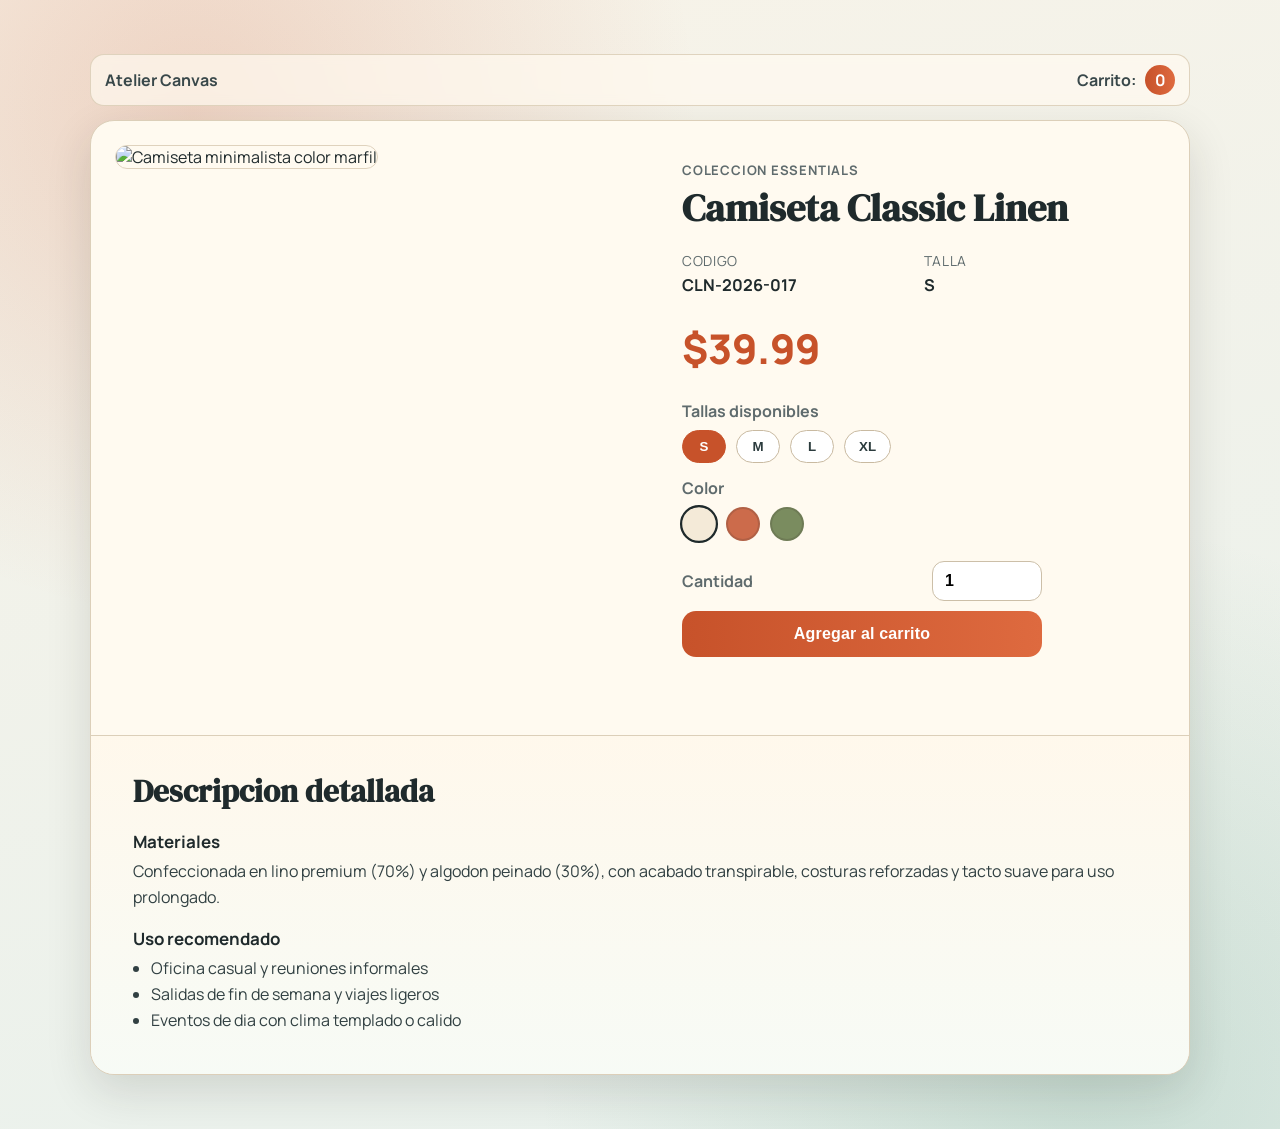
==== index.html @ fd27cf16 "Vista/de/producto" ====
<!doctype html>
<html lang="es">
<head>
  <meta charset="UTF-8">
  <meta name="viewport" content="width=device-width, initial-scale=1.0">
  <title>Vista de Producto | Tienda Virtual</title>
  <link rel="preconnect" href="https://fonts.googleapis.com">
  <link rel="preconnect" href="https://fonts.gstatic.com" crossorigin>
  <link href="https://fonts.googleapis.com/css2?family=DM+Serif+Display:ital@0;1&family=Manrope:wght@400;600;700;800&display=swap" rel="stylesheet">
  <link rel="stylesheet" href="styles.css">
</head>
<body>
  <main class="product-page">
    <header class="top-bar" aria-label="Resumen del carrito">
      <p class="store-name">Atelier Canvas</p>
      <p class="cart-status">Carrito: <span id="cartCount" class="cart-count">0</span></p>
    </header>

    <section class="product-card" aria-label="Detalle del producto">
      <div class="product-grid">
        <div class="product-image-column">
          <img
            id="productImage"
            class="product-image"
            src="https://images.unsplash.com/photo-1521572163474-6864f9cf17ab?auto=format&fit=crop&w=1200&q=80"
            alt="Camiseta minimalista color marfil"
          >
        </div>

        <div class="product-info-column">
          <p class="product-category" id="productCategory">Coleccion Essentials</p>
          <h1 class="product-name" id="productName">Camiseta Classic Linen</h1>

          <dl class="product-meta">
            <div>
              <dt>Codigo</dt>
              <dd id="productCode">CLN-2026-017</dd>
            </div>
            <div>
              <dt>Talla</dt>
              <dd id="selectedSizeLabel">M</dd>
            </div>
          </dl>

          <p class="product-price" id="productPrice">$39.99</p>

          <section class="variant-block" aria-label="Variantes de talla y color">
            <div>
              <p class="variant-title">Tallas disponibles</p>
              <div id="sizeOptions" class="size-options"></div>
            </div>
            <div>
              <p class="variant-title">Color</p>
              <div id="colorOptions" class="color-options"></div>
            </div>
          </section>

          <div class="purchase-controls" aria-label="Controles de compra">
            <label for="quantity" class="quantity-label">Cantidad</label>
            <input type="number" id="quantity" name="quantity" min="1" value="1" class="quantity-input">
            <button type="button" class="add-to-cart" id="addToCart">Agregar al carrito</button>
          </div>

          <p class="cart-message" id="cartMessage" aria-live="polite"></p>
        </div>
      </div>

      <section class="product-details" aria-label="Descripcion detallada">
        <h2>Descripcion detallada</h2>
        <article>
          <h3>Materiales</h3>
          <p id="materialsText">Confeccionada en lino premium y algodon peinado.</p>
        </article>
        <article>
          <h3>Uso recomendado</h3>
          <ul class="scenario-list" id="scenarioList"></ul>
        </article>
      </section>
    </section>
  </main>

  <script src="app.js" defer></script>
</body>
</html>
---- styles.css ----
:root {
  --bg-top: #f8f3e8;
  --bg-bottom: #e8f1ed;
  --card: #fffaf0;
  --ink: #1f2a2c;
  --muted: #5f6b6d;
  --accent: #c7522a;
  --accent-dark: #a63f1e;
  --line: #dccfb9;
  --radius: 20px;
  --shadow: 0 16px 45px rgba(37, 32, 27, 0.14);
}

* {
  box-sizing: border-box;
}

body {
  margin: 0;
  min-height: 100vh;
  font-family: "Manrope", sans-serif;
  color: var(--ink);
  background:
    radial-gradient(circle at 15% 10%, rgba(199, 82, 42, 0.2), transparent 34%),
    radial-gradient(circle at 85% 95%, rgba(72, 140, 108, 0.2), transparent 36%),
    linear-gradient(165deg, var(--bg-top), var(--bg-bottom));
}

.product-page {
  width: min(1100px, 92vw);
  margin: 54px auto;
}

.top-bar {
  display: flex;
  justify-content: space-between;
  align-items: center;
  margin-bottom: 14px;
  padding: 10px 14px;
  border: 1px solid rgba(220, 207, 185, 0.9);
  border-radius: 14px;
  background: rgba(255, 250, 240, 0.7);
  backdrop-filter: blur(4px);
}

.store-name,
.cart-status {
  margin: 0;
  font-weight: 700;
  color: #39484a;
}

.cart-count {
  display: inline-flex;
  justify-content: center;
  align-items: center;
  min-width: 30px;
  height: 30px;
  padding: 0 8px;
  margin-left: 6px;
  border-radius: 999px;
  color: #fff;
  background: linear-gradient(90deg, var(--accent), #de6a3f);
}

.product-card {
  background: var(--card);
  border: 1px solid var(--line);
  border-radius: calc(var(--radius) + 4px);
  box-shadow: var(--shadow);
  overflow: hidden;
}

.product-grid {
  display: grid;
  grid-template-columns: 1fr 1fr;
  min-height: 520px;
}

.product-image-column {
  position: relative;
  padding: 24px;
}

.product-image {
  width: 100%;
  height: 100%;
  object-fit: cover;
  border-radius: var(--radius);
  border: 1px solid rgba(220, 207, 185, 0.9);
}

.product-info-column {
  padding: 40px 42px;
  display: flex;
  flex-direction: column;
  justify-content: center;
}

.product-category {
  margin: 0;
  color: var(--muted);
  letter-spacing: 0.06em;
  text-transform: uppercase;
  font-size: 0.82rem;
  font-weight: 700;
}

.product-name {
  font-family: "DM Serif Display", serif;
  font-size: clamp(1.95rem, 3vw, 2.75rem);
  margin: 8px 0 22px;
  line-height: 1.1;
}

.product-meta {
  display: grid;
  grid-template-columns: 1fr 1fr;
  gap: 10px 18px;
  margin: 0;
}

.product-meta dt {
  font-size: 0.86rem;
  color: var(--muted);
  text-transform: uppercase;
  letter-spacing: 0.05em;
  margin-bottom: 4px;
}

.product-meta dd {
  margin: 0;
  font-size: 1.02rem;
  font-weight: 700;
}

.product-price {
  margin: 24px 0 24px;
  font-size: clamp(2rem, 3.2vw, 2.6rem);
  font-weight: 800;
  color: var(--accent);
}

.variant-block {
  display: grid;
  gap: 14px;
  margin-bottom: 20px;
}

.variant-title {
  margin: 0 0 8px;
  color: var(--muted);
  font-weight: 700;
}

.size-options,
.color-options {
  display: flex;
  gap: 10px;
  flex-wrap: wrap;
}

.option-chip {
  border: 1px solid #c9baa1;
  background: #fff;
  color: #2b3b3d;
  border-radius: 999px;
  min-width: 44px;
  padding: 8px 14px;
  font-weight: 700;
  cursor: pointer;
  transition: all 0.2s ease;
}

.option-chip.active {
  border-color: var(--accent);
  color: #fff;
  background: var(--accent);
}

.color-swatch {
  width: 34px;
  height: 34px;
  border: 2px solid rgba(55, 48, 41, 0.18);
  border-radius: 50%;
  cursor: pointer;
  transition: transform 0.2s ease, border-color 0.2s ease;
}

.color-swatch.active {
  transform: scale(1.12);
  border-color: #1f2a2c;
}

.purchase-controls {
  display: grid;
  grid-template-columns: auto 110px;
  gap: 10px 14px;
  align-items: center;
  max-width: 360px;
}

.quantity-label {
  font-weight: 700;
  color: var(--muted);
}

.quantity-input {
  width: 100%;
  border: 1px solid #ccbfa8;
  background: #fff;
  border-radius: 12px;
  padding: 10px 12px;
  font-size: 1rem;
  font-weight: 600;
}

.quantity-input:focus {
  outline: 2px solid rgba(199, 82, 42, 0.35);
  outline-offset: 1px;
}

.add-to-cart {
  grid-column: 1 / -1;
  border: none;
  border-radius: 14px;
  padding: 14px 18px;
  font-size: 1rem;
  font-weight: 800;
  letter-spacing: 0.01em;
  color: #fff;
  background: linear-gradient(90deg, var(--accent), #de6a3f);
  cursor: pointer;
  transition: transform 0.2s ease, filter 0.2s ease;
}

.add-to-cart:hover {
  transform: translateY(-2px);
  filter: brightness(1.02);
}

.add-to-cart:active {
  transform: translateY(0);
  background: linear-gradient(90deg, var(--accent-dark), #cc5932);
}

.cart-message {
  min-height: 24px;
  margin: 14px 0 0;
  color: #2f5b46;
  font-weight: 700;
}

.product-details {
  border-top: 1px solid var(--line);
  padding: 34px 42px 40px;
  background: linear-gradient(180deg, rgba(255, 246, 231, 0.45), rgba(245, 251, 247, 0.8));
}

.product-details h2 {
  font-family: "DM Serif Display", serif;
  margin: 0 0 18px;
  font-size: clamp(1.45rem, 2.4vw, 1.95rem);
}

.product-details article + article {
  margin-top: 16px;
}

.product-details h3 {
  margin: 0 0 6px;
  font-size: 1.06rem;
}

.product-details p {
  margin: 0;
  color: #314042;
  line-height: 1.62;
}

.scenario-list {
  margin: 0;
  padding-left: 18px;
  color: #314042;
  line-height: 1.62;
}

@media (max-width: 900px) {
  .product-grid {
    grid-template-columns: 1fr;
  }

  .product-image-column {
    padding: 18px;
    max-height: 460px;
  }

  .product-info-column {
    padding: 28px 24px 30px;
  }

  .product-details {
    padding: 26px 24px 30px;
  }
}

@media (max-width: 520px) {
  .product-page {
    width: min(1100px, 95vw);
    margin: 28px auto;
  }

  .top-bar {
    flex-direction: column;
    gap: 8px;
    align-items: flex-start;
  }

  .purchase-controls {
    grid-template-columns: 1fr;
    max-width: 100%;
  }
}
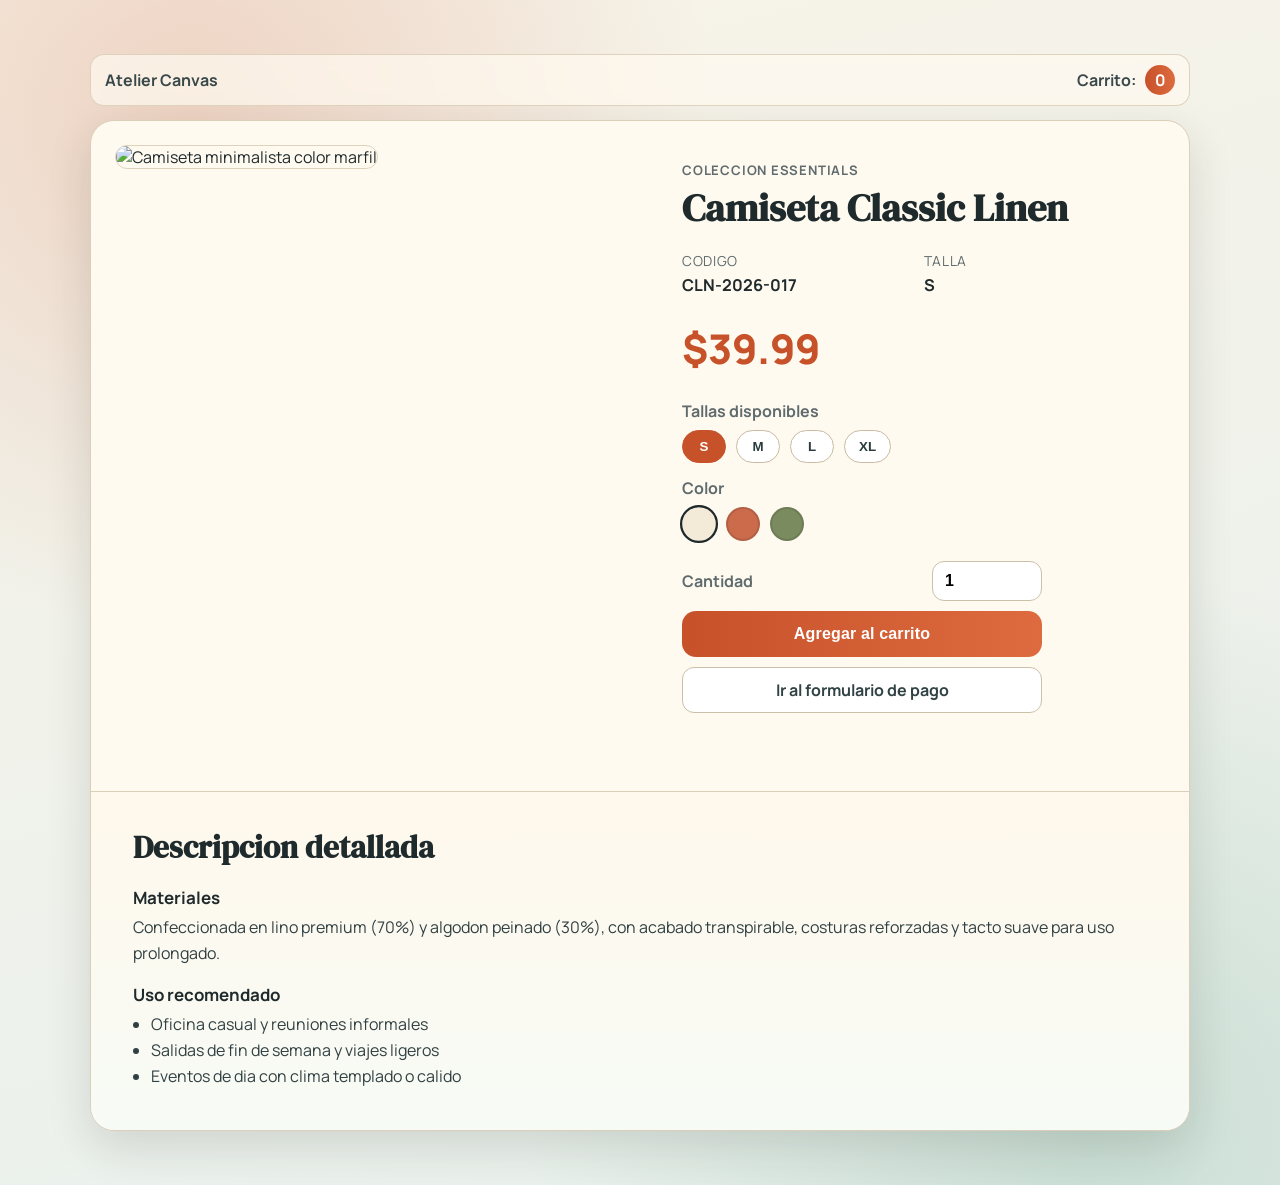
==== commit d2f3d736: "formulario/pago" ====
--- a/index.html
+++ b/index.html
@@ -59,6 +59,7 @@
             <label for="quantity" class="quantity-label">Cantidad</label>
             <input type="number" id="quantity" name="quantity" min="1" value="1" class="quantity-input">
             <button type="button" class="add-to-cart" id="addToCart">Agregar al carrito</button>
+            <a class="go-checkout" href="checkout.html">Ir al formulario de pago</a>
           </div>
 
           <p class="cart-message" id="cartMessage" aria-live="polite"></p>
--- a/styles.css
+++ b/styles.css
@@ -244,6 +244,23 @@
   background: linear-gradient(90deg, var(--accent-dark), #cc5932);
 }
 
+.go-checkout {
+  grid-column: 1 / -1;
+  text-align: center;
+  color: #314244;
+  font-weight: 700;
+  text-decoration: none;
+  border: 1px solid #ccbfa8;
+  border-radius: 12px;
+  padding: 11px 14px;
+  background: #fff;
+  transition: background 0.2s ease;
+}
+
+.go-checkout:hover {
+  background: #f8f1e4;
+}
+
 .cart-message {
   min-height: 24px;
   margin: 14px 0 0;
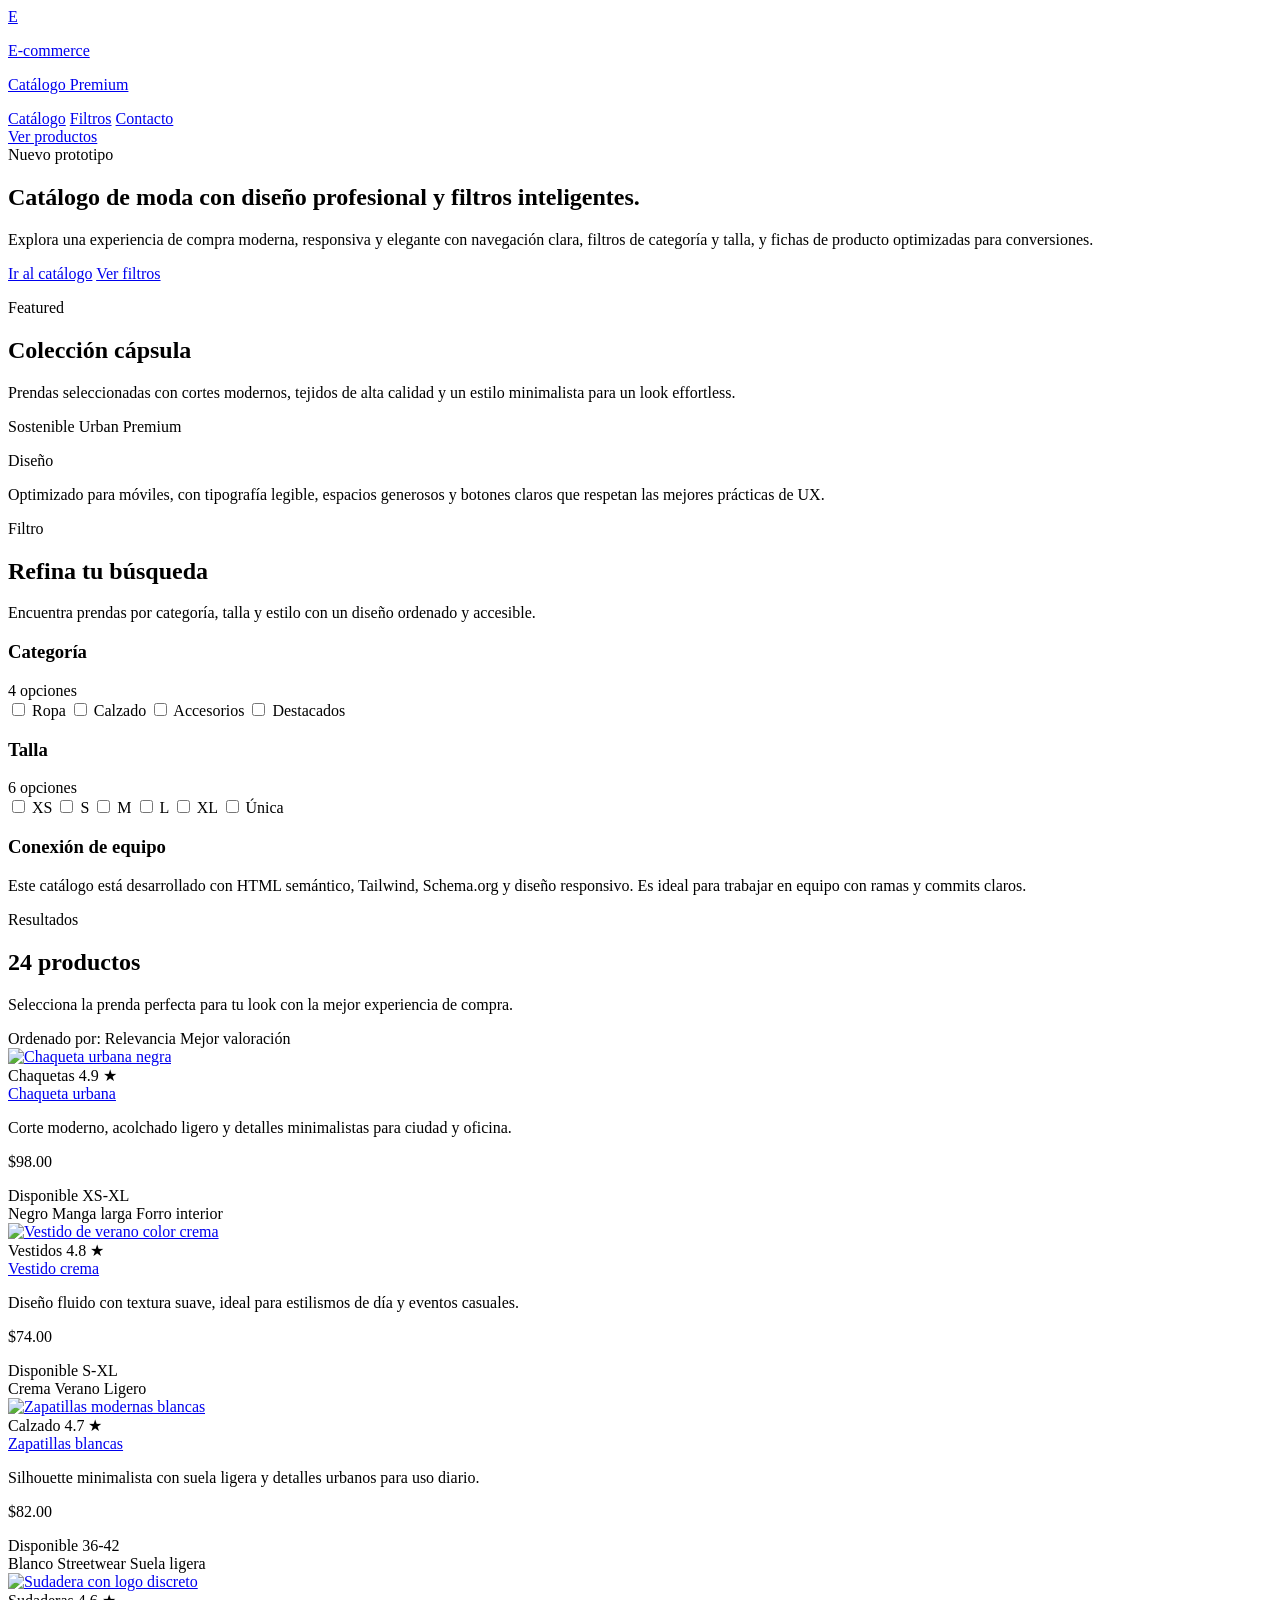
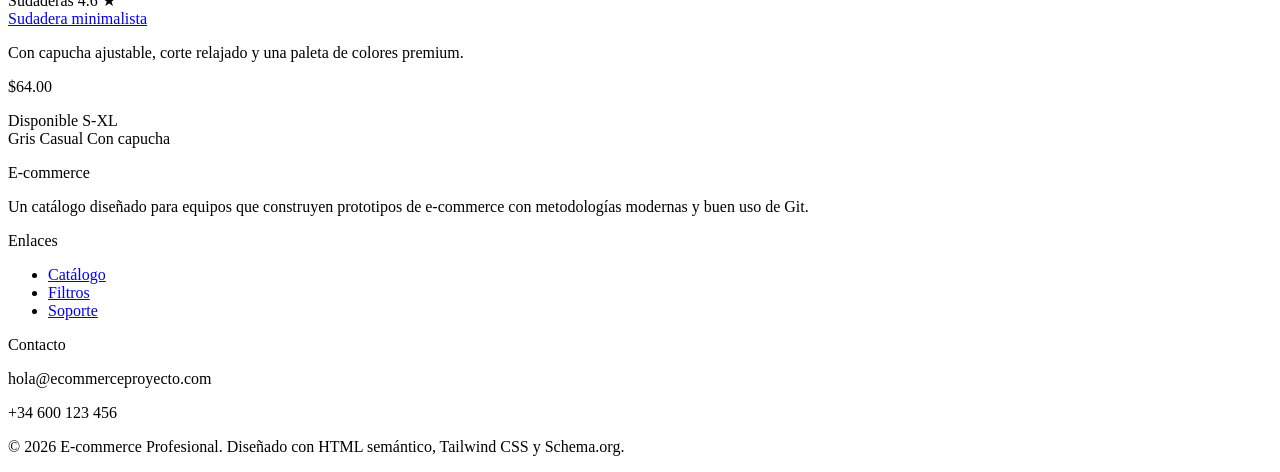
==== commit 718808ea: "catalogo con estructura basica del ecommerce, con su filtro y secciones solicitadas" ====
--- a/index.html
+++ b/index.html
@@ -1,85 +1,278 @@
-<!doctype html>
-<html lang="es">
-<head>
-  <meta charset="UTF-8">
-  <meta name="viewport" content="width=device-width, initial-scale=1.0">
-  <title>Vista de Producto | Tienda Virtual</title>
-  <link rel="preconnect" href="https://fonts.googleapis.com">
-  <link rel="preconnect" href="https://fonts.gstatic.com" crossorigin>
-  <link href="https://fonts.googleapis.com/css2?family=DM+Serif+Display:ital@0;1&family=Manrope:wght@400;600;700;800&display=swap" rel="stylesheet">
-  <link rel="stylesheet" href="styles.css">
-</head>
-<body>
-  <main class="product-page">
-    <header class="top-bar" aria-label="Resumen del carrito">
-      <p class="store-name">Atelier Canvas</p>
-      <p class="cart-status">Carrito: <span id="cartCount" class="cart-count">0</span></p>
+<!DOCTYPE html>
+<html lang="es" itemscope itemtype="http://schema.org/WebPage">
+  <head>
+    <meta charset="UTF-8" />
+    <meta name="viewport" content="width=device-width, initial-scale=1.0" />
+    <title>Catálogo | E-commerce Profesional</title>
+    <meta name="description" content="Catálogo de e-commerce elegante y moderno con filtros de categoría y talla." />
+    <script src="https://cdn.jsdelivr.net/npm/@tailwindcss/browser@4"></script>
+  </head>
+  <body class="bg-slate-950 text-slate-100 antialiased">
+    <header class="border-b border-slate-800 bg-slate-900/90 backdrop-blur-sm sticky top-0 z-20">
+      <div class="mx-auto flex max-w-7xl items-center justify-between gap-4 px-6 py-5">
+        <a href="#" class="flex items-center gap-3 text-slate-100">
+          <span class="inline-flex h-11 w-11 items-center justify-center rounded-2xl bg-gradient-to-br from-teal-400 to-cyan-500 text-2xl font-semibold shadow-lg shadow-cyan-500/20">E</span>
+          <div>
+            <p class="text-sm uppercase tracking-[0.25em] text-slate-400">E-commerce</p>
+            <p class="text-lg font-semibold">Catálogo Premium</p>
+          </div>
+        </a>
+
+        <nav aria-label="Navegación principal" class="hidden items-center gap-8 md:flex text-slate-300">
+          <a href="#catalogo" class="transition hover:text-white">Catálogo</a>
+          <a href="#filtros" class="transition hover:text-white">Filtros</a>
+          <a href="#footer" class="transition hover:text-white">Contacto</a>
+        </nav>
+
+        <a href="#catalogo" class="rounded-full bg-cyan-500 px-5 py-2 text-sm font-semibold text-slate-950 transition hover:bg-cyan-400">Ver productos</a>
+      </div>
     </header>
 
-    <section class="product-card" aria-label="Detalle del producto">
-      <div class="product-grid">
-        <div class="product-image-column">
-          <img
-            id="productImage"
-            class="product-image"
-            src="https://images.unsplash.com/photo-1521572163474-6864f9cf17ab?auto=format&fit=crop&w=1200&q=80"
-            alt="Camiseta minimalista color marfil"
-          >
-        </div>
-
-        <div class="product-info-column">
-          <p class="product-category" id="productCategory">Coleccion Essentials</p>
-          <h1 class="product-name" id="productName">Camiseta Classic Linen</h1>
-
-          <dl class="product-meta">
-            <div>
-              <dt>Codigo</dt>
-              <dd id="productCode">CLN-2026-017</dd>
-            </div>
-            <div>
-              <dt>Talla</dt>
-              <dd id="selectedSizeLabel">M</dd>
-            </div>
-          </dl>
-
-          <p class="product-price" id="productPrice">$39.99</p>
-
-          <section class="variant-block" aria-label="Variantes de talla y color">
-            <div>
-              <p class="variant-title">Tallas disponibles</p>
-              <div id="sizeOptions" class="size-options"></div>
-            </div>
-            <div>
-              <p class="variant-title">Color</p>
-              <div id="colorOptions" class="color-options"></div>
+    <main>
+      <section class="relative overflow-hidden border-b border-slate-800 bg-[radial-gradient(circle_at_top,_rgba(56,189,248,0.12),_transparent_40%)]">
+        <div class="mx-auto max-w-7xl px-6 py-16 sm:py-20 lg:flex lg:items-center lg:justify-between lg:px-8">
+          <div class="max-w-2xl">
+            <span class="inline-flex rounded-full bg-cyan-500/10 px-3 py-1 text-sm font-semibold uppercase tracking-[0.3em] text-cyan-300">Nuevo prototipo</span>
+            <h1 class="mt-6 text-4xl font-semibold tracking-tight text-white sm:text-5xl lg:text-6xl">Catálogo de moda con diseño profesional y filtros inteligentes.</h1>
+            <p class="mt-6 max-w-xl text-lg leading-8 text-slate-300">Explora una experiencia de compra moderna, responsiva y elegante con navegación clara, filtros de categoría y talla, y fichas de producto optimizadas para conversiones.</p>
+            <div class="mt-10 flex flex-wrap gap-4">
+              <a href="#catalogo" class="inline-flex items-center justify-center rounded-full bg-white px-6 py-3 text-sm font-semibold text-slate-950 shadow-lg shadow-slate-950/5 transition hover:bg-slate-100">Ir al catálogo</a>
+              <a href="#filtros" class="inline-flex items-center justify-center rounded-full border border-slate-700 bg-slate-900/80 px-6 py-3 text-sm font-semibold text-slate-200 transition hover:border-slate-500">Ver filtros</a>
+            </div>
+          </div>
+          <div class="mt-12 lg:mt-0">
+            <div class="grid gap-6 sm:grid-cols-2 lg:grid-cols-1">
+              <article class="rounded-[2rem] border border-slate-800/80 bg-slate-950/90 p-6 shadow-2xl shadow-slate-950/20">
+                <p class="text-sm uppercase tracking-[0.3em] text-cyan-300">Featured</p>
+                <h2 class="mt-4 text-2xl font-semibold text-white">Colección cápsula</h2>
+                <p class="mt-4 text-slate-400">Prendas seleccionadas con cortes modernos, tejidos de alta calidad y un estilo minimalista para un look effortless.</p>
+                <div class="mt-6 flex flex-wrap gap-3 text-sm text-slate-400">
+                  <span class="rounded-full bg-slate-900/80 px-3 py-1">Sostenible</span>
+                  <span class="rounded-full bg-slate-900/80 px-3 py-1">Urban</span>
+                  <span class="rounded-full bg-slate-900/80 px-3 py-1">Premium</span>
+                </div>
+              </article>
+              <div class="rounded-[2rem] border border-slate-800/80 bg-slate-950/90 p-6 shadow-2xl shadow-slate-950/20">
+                <p class="text-sm uppercase tracking-[0.3em] text-cyan-300">Diseño</p>
+                <p class="mt-4 text-slate-300">Optimizado para móviles, con tipografía legible, espacios generosos y botones claros que respetan las mejores prácticas de UX.</p>
+              </div>
+            </div>
+          </div>
+        </div>
+      </section>
+
+      <section id="catalogo" class="mx-auto max-w-7xl px-6 py-16 sm:px-8">
+        <div class="flex flex-col gap-5 lg:flex-row lg:items-start lg:gap-10">
+          <aside id="filtros" class="w-full max-w-xs flex-none rounded-3xl border border-slate-800/90 bg-slate-900/90 p-6 shadow-xl shadow-slate-950/10 lg:sticky lg:top-8">
+            <div class="mb-8">
+              <p class="text-sm uppercase tracking-[0.25em] text-cyan-300">Filtro</p>
+              <h2 class="mt-3 text-2xl font-semibold text-white">Refina tu búsqueda</h2>
+              <p class="mt-3 text-sm leading-6 text-slate-400">Encuentra prendas por categoría, talla y estilo con un diseño ordenado y accesible.</p>
+            </div>
+
+            <div class="space-y-7">
+              <div>
+                <div class="flex items-center justify-between">
+                  <h3 class="text-base font-semibold text-white">Categoría</h3>
+                  <span class="text-sm text-slate-500">4 opciones</span>
+                </div>
+                <div class="mt-4 space-y-3">
+                  <label class="flex items-center gap-3 rounded-2xl border border-slate-800/90 bg-slate-950/80 px-4 py-3 text-sm transition hover:border-cyan-500/50">
+                    <input type="checkbox" name="categoria" value="ropa" class="h-4 w-4 rounded border-slate-700 bg-slate-900 text-cyan-500 focus:ring-cyan-500" />
+                    <span>Ropa</span>
+                  </label>
+                  <label class="flex items-center gap-3 rounded-2xl border border-slate-800/90 bg-slate-950/80 px-4 py-3 text-sm transition hover:border-cyan-500/50">
+                    <input type="checkbox" name="categoria" value="calzado" class="h-4 w-4 rounded border-slate-700 bg-slate-900 text-cyan-500 focus:ring-cyan-500" />
+                    <span>Calzado</span>
+                  </label>
+                  <label class="flex items-center gap-3 rounded-2xl border border-slate-800/90 bg-slate-950/80 px-4 py-3 text-sm transition hover:border-cyan-500/50">
+                    <input type="checkbox" name="categoria" value="accesorios" class="h-4 w-4 rounded border-slate-700 bg-slate-900 text-cyan-500 focus:ring-cyan-500" />
+                    <span>Accesorios</span>
+                  </label>
+                  <label class="flex items-center gap-3 rounded-2xl border border-slate-800/90 bg-slate-950/80 px-4 py-3 text-sm transition hover:border-cyan-500/50">
+                    <input type="checkbox" name="categoria" value="destacados" class="h-4 w-4 rounded border-slate-700 bg-slate-900 text-cyan-500 focus:ring-cyan-500" />
+                    <span>Destacados</span>
+                  </label>
+                </div>
+              </div>
+
+              <div>
+                <div class="flex items-center justify-between">
+                  <h3 class="text-base font-semibold text-white">Talla</h3>
+                  <span class="text-sm text-slate-500">6 opciones</span>
+                </div>
+                <div class="mt-4 grid gap-3 sm:grid-cols-2">
+                  <label class="flex items-center justify-center rounded-2xl border border-slate-800/90 bg-slate-950/80 px-4 py-3 text-sm transition hover:border-cyan-500/50">
+                    <input type="checkbox" name="talla" value="xs" class="h-4 w-4 rounded border-slate-700 bg-slate-900 text-cyan-500 focus:ring-cyan-500" />
+                    <span>XS</span>
+                  </label>
+                  <label class="flex items-center justify-center rounded-2xl border border-slate-800/90 bg-slate-950/80 px-4 py-3 text-sm transition hover:border-cyan-500/50">
+                    <input type="checkbox" name="talla" value="s" class="h-4 w-4 rounded border-slate-700 bg-slate-900 text-cyan-500 focus:ring-cyan-500" />
+                    <span>S</span>
+                  </label>
+                  <label class="flex items-center justify-center rounded-2xl border border-slate-800/90 bg-slate-950/80 px-4 py-3 text-sm transition hover:border-cyan-500/50">
+                    <input type="checkbox" name="talla" value="m" class="h-4 w-4 rounded border-slate-700 bg-slate-900 text-cyan-500 focus:ring-cyan-500" />
+                    <span>M</span>
+                  </label>
+                  <label class="flex items-center justify-center rounded-2xl border border-slate-800/90 bg-slate-950/80 px-4 py-3 text-sm transition hover:border-cyan-500/50">
+                    <input type="checkbox" name="talla" value="l" class="h-4 w-4 rounded border-slate-700 bg-slate-900 text-cyan-500 focus:ring-cyan-500" />
+                    <span>L</span>
+                  </label>
+                  <label class="flex items-center justify-center rounded-2xl border border-slate-800/90 bg-slate-950/80 px-4 py-3 text-sm transition hover:border-cyan-500/50">
+                    <input type="checkbox" name="talla" value="xl" class="h-4 w-4 rounded border-slate-700 bg-slate-900 text-cyan-500 focus:ring-cyan-500" />
+                    <span>XL</span>
+                  </label>
+                  <label class="flex items-center justify-center rounded-2xl border border-slate-800/90 bg-slate-950/80 px-4 py-3 text-sm transition hover:border-cyan-500/50">
+                    <input type="checkbox" name="talla" value="uni" class="h-4 w-4 rounded border-slate-700 bg-slate-900 text-cyan-500 focus:ring-cyan-500" />
+                    <span>Única</span>
+                  </label>
+                </div>
+              </div>
+
+              <div class="rounded-3xl border border-slate-800/90 bg-slate-950/70 p-5">
+                <h3 class="text-base font-semibold text-white">Conexión de equipo</h3>
+                <p class="mt-3 text-sm leading-6 text-slate-400">Este catálogo está desarrollado con HTML semántico, Tailwind, Schema.org y diseño responsivo. Es ideal para trabajar en equipo con ramas y commits claros.</p>
+              </div>
+            </div>
+          </aside>
+
+          <section class="min-w-0 flex-1">
+            <div class="mb-8 flex items-center justify-between gap-4 rounded-3xl border border-slate-800/80 bg-slate-900/80 p-6 shadow-xl shadow-slate-950/10">
+              <div>
+                <p class="text-sm uppercase tracking-[0.3em] text-cyan-300">Resultados</p>
+                <h2 class="mt-3 text-3xl font-semibold text-white">24 productos</h2>
+                <p class="mt-2 text-sm text-slate-400">Selecciona la prenda perfecta para tu look con la mejor experiencia de compra.</p>
+              </div>
+              <div class="hidden sm:flex items-center gap-3 rounded-full bg-slate-950/80 px-4 py-2 text-sm text-slate-300">
+                <span class="rounded-full bg-slate-800 px-3 py-1">Ordenado por: Relevancia</span>
+                <span class="rounded-full bg-slate-800 px-3 py-1">Mejor valoración</span>
+              </div>
+            </div>
+
+            <div class="grid gap-6 sm:grid-cols-2 xl:grid-cols-3">
+              <article itemScope itemType="http://schema.org/Product" class="group overflow-hidden rounded-[2rem] border border-slate-800/90 bg-slate-900/80 shadow-2xl shadow-slate-950/20 transition hover:-translate-y-1 hover:border-cyan-500/60">
+                <a href="#" class="block overflow-hidden">
+                  <img src="https://images.unsplash.com/photo-1512436991641-6745cdb1723f?auto=format&fit=crop&w=900&q=80" alt="Chaqueta urbana negra" class="h-72 w-full object-cover transition duration-500 group-hover:scale-105" />
+                </a>
+                <div class="space-y-4 p-6">
+                  <div class="flex items-center justify-between gap-3 text-slate-400">
+                    <span class="rounded-full bg-slate-950/80 px-3 py-1 text-xs uppercase tracking-[0.24em]">Chaquetas</span>
+                    <span class="text-sm font-medium text-cyan-300">4.9 ★</span>
+                  </div>
+                  <a href="#" itemProp="name" class="text-xl font-semibold text-white transition hover:text-cyan-300">Chaqueta urbana</a>
+                  <p itemProp="description" class="text-sm leading-6 text-slate-400">Corte moderno, acolchado ligero y detalles minimalistas para ciudad y oficina.</p>
+                  <div class="flex items-center justify-between gap-4 text-white">
+                    <p class="text-lg font-semibold">$98.00</p>
+                    <span class="rounded-full bg-slate-800 px-3 py-1 text-sm text-slate-300">Disponible XS-XL</span>
+                  </div>
+                  <div class="flex flex-wrap gap-2 text-sm text-slate-400">
+                    <span class="rounded-full bg-slate-950/80 px-3 py-1">Negro</span>
+                    <span class="rounded-full bg-slate-950/80 px-3 py-1">Manga larga</span>
+                    <span class="rounded-full bg-slate-950/80 px-3 py-1">Forro interior</span>
+                  </div>
+                </div>
+              </article>
+
+              <article itemScope itemType="http://schema.org/Product" class="group overflow-hidden rounded-[2rem] border border-slate-800/90 bg-slate-900/80 shadow-2xl shadow-slate-950/20 transition hover:-translate-y-1 hover:border-cyan-500/60">
+                <a href="#" class="block overflow-hidden">
+                  <img src="https://images.unsplash.com/photo-1521572163474-6864f9cf17ab?auto=format&fit=crop&w=900&q=80" alt="Vestido de verano color crema" class="h-72 w-full object-cover transition duration-500 group-hover:scale-105" />
+                </a>
+                <div class="space-y-4 p-6">
+                  <div class="flex items-center justify-between gap-3 text-slate-400">
+                    <span class="rounded-full bg-slate-950/80 px-3 py-1 text-xs uppercase tracking-[0.24em]">Vestidos</span>
+                    <span class="text-sm font-medium text-cyan-300">4.8 ★</span>
+                  </div>
+                  <a href="#" itemProp="name" class="text-xl font-semibold text-white transition hover:text-cyan-300">Vestido crema</a>
+                  <p itemProp="description" class="text-sm leading-6 text-slate-400">Diseño fluido con textura suave, ideal para estilismos de día y eventos casuales.</p>
+                  <div class="flex items-center justify-between gap-4 text-white">
+                    <p class="text-lg font-semibold">$74.00</p>
+                    <span class="rounded-full bg-slate-800 px-3 py-1 text-sm text-slate-300">Disponible S-XL</span>
+                  </div>
+                  <div class="flex flex-wrap gap-2 text-sm text-slate-400">
+                    <span class="rounded-full bg-slate-950/80 px-3 py-1">Crema</span>
+                    <span class="rounded-full bg-slate-950/80 px-3 py-1">Verano</span>
+                    <span class="rounded-full bg-slate-950/80 px-3 py-1">Ligero</span>
+                  </div>
+                </div>
+              </article>
+
+              <article itemScope itemType="http://schema.org/Product" class="group overflow-hidden rounded-[2rem] border border-slate-800/90 bg-slate-900/80 shadow-2xl shadow-slate-950/20 transition hover:-translate-y-1 hover:border-cyan-500/60">
+                <a href="#" class="block overflow-hidden">
+                  <img src="https://images.unsplash.com/photo-1526170375885-4d8ecf77b99f?auto=format&fit=crop&w=900&q=80" alt="Zapatillas modernas blancas" class="h-72 w-full object-cover transition duration-500 group-hover:scale-105" />
+                </a>
+                <div class="space-y-4 p-6">
+                  <div class="flex items-center justify-between gap-3 text-slate-400">
+                    <span class="rounded-full bg-slate-950/80 px-3 py-1 text-xs uppercase tracking-[0.24em]">Calzado</span>
+                    <span class="text-sm font-medium text-cyan-300">4.7 ★</span>
+                  </div>
+                  <a href="#" itemProp="name" class="text-xl font-semibold text-white transition hover:text-cyan-300">Zapatillas blancas</a>
+                  <p itemProp="description" class="text-sm leading-6 text-slate-400">Silhouette minimalista con suela ligera y detalles urbanos para uso diario.</p>
+                  <div class="flex items-center justify-between gap-4 text-white">
+                    <p class="text-lg font-semibold">$82.00</p>
+                    <span class="rounded-full bg-slate-800 px-3 py-1 text-sm text-slate-300">Disponible 36-42</span>
+                  </div>
+                  <div class="flex flex-wrap gap-2 text-sm text-slate-400">
+                    <span class="rounded-full bg-slate-950/80 px-3 py-1">Blanco</span>
+                    <span class="rounded-full bg-slate-950/80 px-3 py-1">Streetwear</span>
+                    <span class="rounded-full bg-slate-950/80 px-3 py-1">Suela ligera</span>
+                  </div>
+                </div>
+              </article>
+
+              <article itemScope itemType="http://schema.org/Product" class="group overflow-hidden rounded-[2rem] border border-slate-800/90 bg-slate-900/80 shadow-2xl shadow-slate-950/20 transition hover:-translate-y-1 hover:border-cyan-500/60">
+                <a href="#" class="block overflow-hidden">
+                  <img src="https://images.unsplash.com/photo-1512436991641-6745cdb1723f?auto=format&fit=crop&w=900&q=80" alt="Sudadera con logo discreto" class="h-72 w-full object-cover transition duration-500 group-hover:scale-105" />
+                </a>
+                <div class="space-y-4 p-6">
+                  <div class="flex items-center justify-between gap-3 text-slate-400">
+                    <span class="rounded-full bg-slate-950/80 px-3 py-1 text-xs uppercase tracking-[0.24em]">Sudaderas</span>
+                    <span class="text-sm font-medium text-cyan-300">4.6 ★</span>
+                  </div>
+                  <a href="#" itemProp="name" class="text-xl font-semibold text-white transition hover:text-cyan-300">Sudadera minimalista</a>
+                  <p itemProp="description" class="text-sm leading-6 text-slate-400">Con capucha ajustable, corte relajado y una paleta de colores premium.</p>
+                  <div class="flex items-center justify-between gap-4 text-white">
+                    <p class="text-lg font-semibold">$64.00</p>
+                    <span class="rounded-full bg-slate-800 px-3 py-1 text-sm text-slate-300">Disponible S-XL</span>
+                  </div>
+                  <div class="flex flex-wrap gap-2 text-sm text-slate-400">
+                    <span class="rounded-full bg-slate-950/80 px-3 py-1">Gris</span>
+                    <span class="rounded-full bg-slate-950/80 px-3 py-1">Casual</span>
+                    <span class="rounded-full bg-slate-950/80 px-3 py-1">Con capucha</span>
+                  </div>
+                </div>
+              </article>
             </div>
           </section>
-
-          <div class="purchase-controls" aria-label="Controles de compra">
-            <label for="quantity" class="quantity-label">Cantidad</label>
-            <input type="number" id="quantity" name="quantity" min="1" value="1" class="quantity-input">
-            <button type="button" class="add-to-cart" id="addToCart">Agregar al carrito</button>
-            <a class="go-checkout" href="checkout.html">Ir al formulario de pago</a>
-          </div>
-
-          <p class="cart-message" id="cartMessage" aria-live="polite"></p>
+        </div>
+      </section>
+    </main>
+
+    <footer id="footer" class="border-t border-slate-800 bg-slate-900/90 px-6 py-12 text-slate-400 sm:px-8">
+      <div class="mx-auto max-w-7xl">
+        <div class="grid gap-10 lg:grid-cols-[1.5fr_1fr_1fr]">
+          <div>
+            <p class="text-sm uppercase tracking-[0.3em] text-cyan-300">E-commerce</p>
+            <p class="mt-4 max-w-xl text-sm leading-7 text-slate-300">Un catálogo diseñado para equipos que construyen prototipos de e-commerce con metodologías modernas y buen uso de Git.</p>
+          </div>
+          <div>
+            <p class="text-sm font-semibold uppercase tracking-[0.2em] text-slate-200">Enlaces</p>
+            <ul class="mt-4 space-y-3 text-sm">
+              <li><a href="#catalogo" class="transition hover:text-white">Catálogo</a></li>
+              <li><a href="#filtros" class="transition hover:text-white">Filtros</a></li>
+              <li><a href="#" class="transition hover:text-white">Soporte</a></li>
+            </ul>
+          </div>
+          <div>
+            <p class="text-sm font-semibold uppercase tracking-[0.2em] text-slate-200">Contacto</p>
+            <p class="mt-4 text-sm leading-7">hola@ecommerceproyecto.com</p>
+            <p class="mt-2 text-sm leading-7">+34 600 123 456</p>
+          </div>
+        </div>
+
+        <div class="mt-10 border-t border-slate-800 pt-8 text-sm text-slate-500">
+          <p>© 2026 E-commerce Profesional. Diseñado con HTML semántico, Tailwind CSS y Schema.org.</p>
         </div>
       </div>
-
-      <section class="product-details" aria-label="Descripcion detallada">
-        <h2>Descripcion detallada</h2>
-        <article>
-          <h3>Materiales</h3>
-          <p id="materialsText">Confeccionada en lino premium y algodon peinado.</p>
-        </article>
-        <article>
-          <h3>Uso recomendado</h3>
-          <ul class="scenario-list" id="scenarioList"></ul>
-        </article>
-      </section>
-    </section>
-  </main>
-
-  <script src="app.js" defer></script>
-</body>
+    </footer>
+  </body>
 </html>
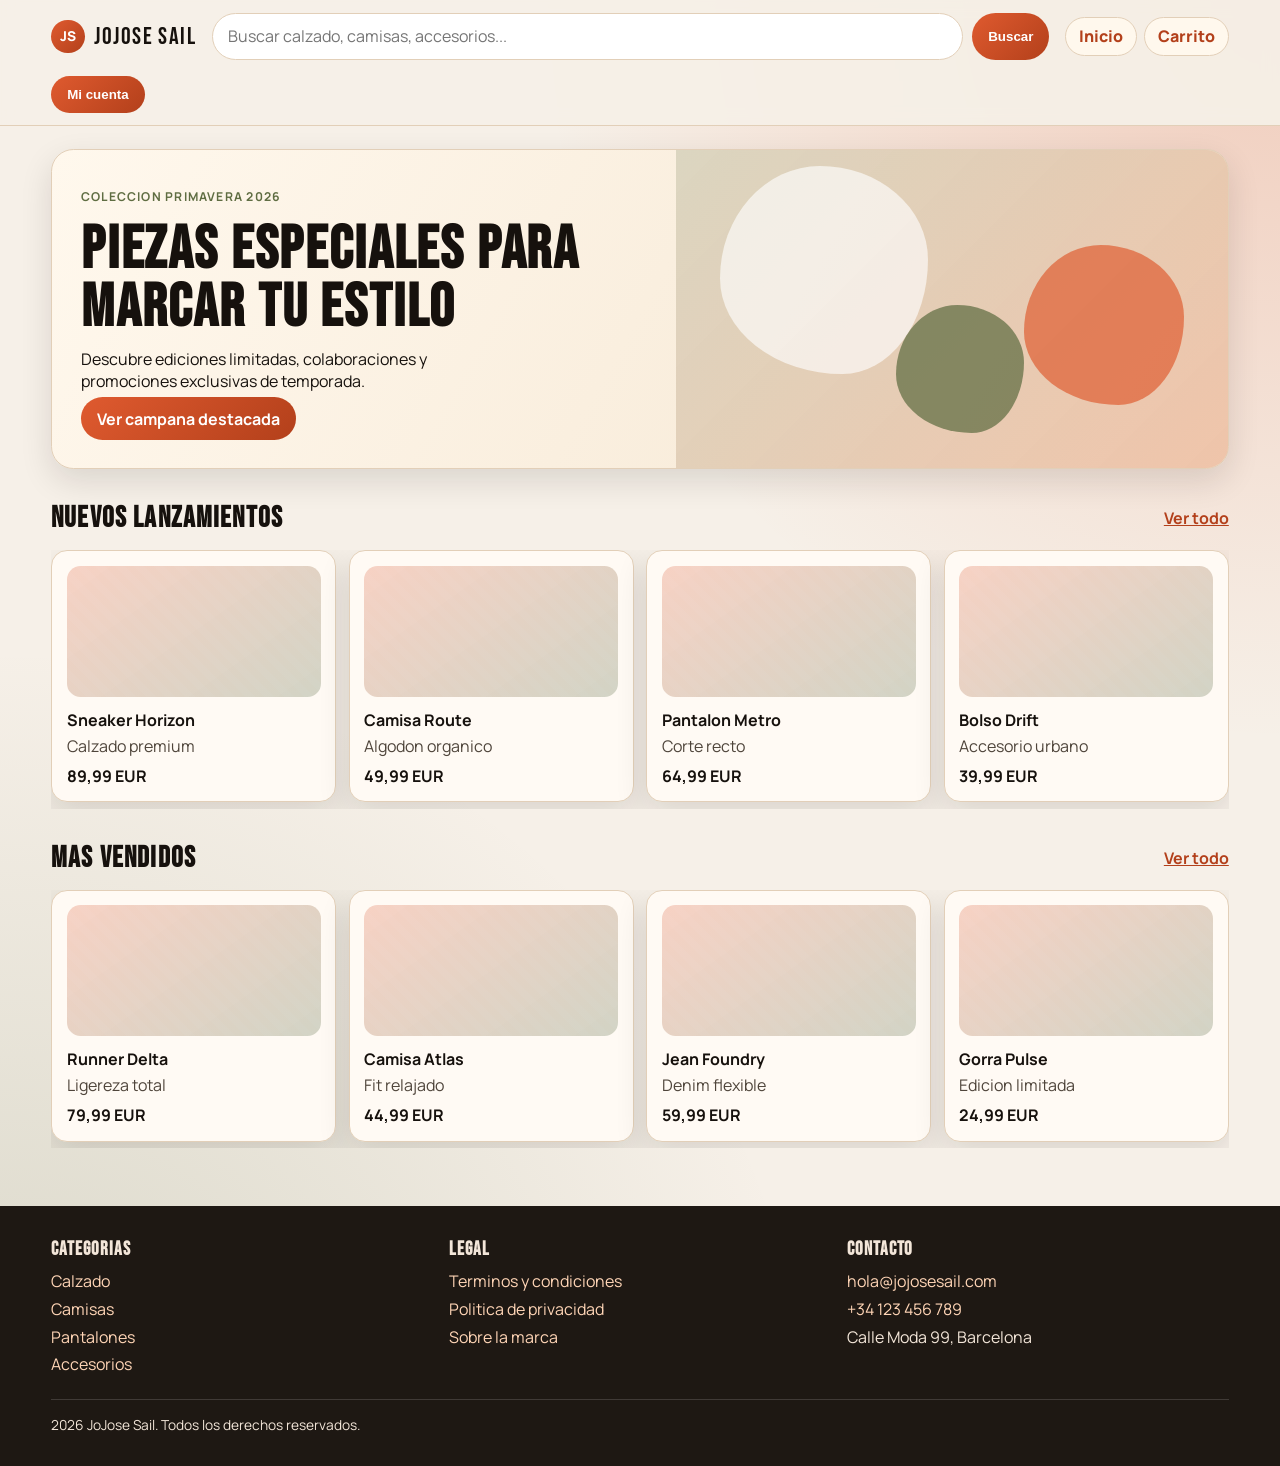
==== commit 9872b5f5: "feature 4: carrito completo" ====
--- a/index.html
+++ b/index.html
@@ -1,278 +1,108 @@
-<!DOCTYPE html>
-<html lang="es" itemscope itemtype="http://schema.org/WebPage">
+<!doctype html>
+<html lang="es">
   <head>
     <meta charset="UTF-8" />
     <meta name="viewport" content="width=device-width, initial-scale=1.0" />
-    <title>Catálogo | E-commerce Profesional</title>
-    <meta name="description" content="Catálogo de e-commerce elegante y moderno con filtros de categoría y talla." />
-    <script src="https://cdn.jsdelivr.net/npm/@tailwindcss/browser@4"></script>
+    <title>JoJose Sail | Home</title>
+    <link rel="preconnect" href="https://fonts.googleapis.com" />
+    <link rel="preconnect" href="https://fonts.gstatic.com" crossorigin />
+    <link
+      href="https://fonts.googleapis.com/css2?family=Bebas+Neue&family=Manrope:wght@400;600;700;800&display=swap"
+      rel="stylesheet"
+    />
+    <link rel="stylesheet" href="styles.css" />
   </head>
-  <body class="bg-slate-950 text-slate-100 antialiased">
-    <header class="border-b border-slate-800 bg-slate-900/90 backdrop-blur-sm sticky top-0 z-20">
-      <div class="mx-auto flex max-w-7xl items-center justify-between gap-4 px-6 py-5">
-        <a href="#" class="flex items-center gap-3 text-slate-100">
-          <span class="inline-flex h-11 w-11 items-center justify-center rounded-2xl bg-gradient-to-br from-teal-400 to-cyan-500 text-2xl font-semibold shadow-lg shadow-cyan-500/20">E</span>
-          <div>
-            <p class="text-sm uppercase tracking-[0.25em] text-slate-400">E-commerce</p>
-            <p class="text-lg font-semibold">Catálogo Premium</p>
+  <body>
+    <div class="page-shell">
+      <div id="site-navbar"></div>
+
+      <main>
+        <section class="hero" aria-labelledby="hero-title">
+          <div class="hero-copy">
+            <p class="eyebrow">Coleccion Primavera 2026</p>
+            <h1 id="hero-title">Piezas especiales para marcar tu estilo</h1>
+            <p>
+              Descubre ediciones limitadas, colaboraciones y promociones exclusivas de temporada.
+            </p>
+            <a href="#" class="hero-cta">Ver campana destacada</a>
           </div>
-        </a>
+          <div class="hero-media" aria-hidden="true">
+            <div class="shape shape-a"></div>
+            <div class="shape shape-b"></div>
+            <div class="shape shape-c"></div>
+          </div>
+        </section>
 
-        <nav aria-label="Navegación principal" class="hidden items-center gap-8 md:flex text-slate-300">
-          <a href="#catalogo" class="transition hover:text-white">Catálogo</a>
-          <a href="#filtros" class="transition hover:text-white">Filtros</a>
-          <a href="#footer" class="transition hover:text-white">Contacto</a>
-        </nav>
+        <section class="product-strip" aria-labelledby="new-launches-title">
+          <div class="strip-header">
+            <h2 id="new-launches-title">Nuevos lanzamientos</h2>
+            <a href="#">Ver todo</a>
+          </div>
+          <div class="horizontal-list">
+            <article class="product-card">
+              <div class="thumb"></div>
+              <h3>Sneaker Horizon</h3>
+              <p>Calzado premium</p>
+              <strong>89,99 EUR</strong>
+            </article>
+            <article class="product-card">
+              <div class="thumb"></div>
+              <h3>Camisa Route</h3>
+              <p>Algodon organico</p>
+              <strong>49,99 EUR</strong>
+            </article>
+            <article class="product-card">
+              <div class="thumb"></div>
+              <h3>Pantalon Metro</h3>
+              <p>Corte recto</p>
+              <strong>64,99 EUR</strong>
+            </article>
+            <article class="product-card">
+              <div class="thumb"></div>
+              <h3>Bolso Drift</h3>
+              <p>Accesorio urbano</p>
+              <strong>39,99 EUR</strong>
+            </article>
+          </div>
+        </section>
 
-        <a href="#catalogo" class="rounded-full bg-cyan-500 px-5 py-2 text-sm font-semibold text-slate-950 transition hover:bg-cyan-400">Ver productos</a>
-      </div>
-    </header>
+        <section class="product-strip" aria-labelledby="best-sellers-title">
+          <div class="strip-header">
+            <h2 id="best-sellers-title">Mas vendidos</h2>
+            <a href="#">Ver todo</a>
+          </div>
+          <div class="horizontal-list">
+            <article class="product-card">
+              <div class="thumb"></div>
+              <h3>Runner Delta</h3>
+              <p>Ligereza total</p>
+              <strong>79,99 EUR</strong>
+            </article>
+            <article class="product-card">
+              <div class="thumb"></div>
+              <h3>Camisa Atlas</h3>
+              <p>Fit relajado</p>
+              <strong>44,99 EUR</strong>
+            </article>
+            <article class="product-card">
+              <div class="thumb"></div>
+              <h3>Jean Foundry</h3>
+              <p>Denim flexible</p>
+              <strong>59,99 EUR</strong>
+            </article>
+            <article class="product-card">
+              <div class="thumb"></div>
+              <h3>Gorra Pulse</h3>
+              <p>Edicion limitada</p>
+              <strong>24,99 EUR</strong>
+            </article>
+          </div>
+        </section>
+      </main>
 
-    <main>
-      <section class="relative overflow-hidden border-b border-slate-800 bg-[radial-gradient(circle_at_top,_rgba(56,189,248,0.12),_transparent_40%)]">
-        <div class="mx-auto max-w-7xl px-6 py-16 sm:py-20 lg:flex lg:items-center lg:justify-between lg:px-8">
-          <div class="max-w-2xl">
-            <span class="inline-flex rounded-full bg-cyan-500/10 px-3 py-1 text-sm font-semibold uppercase tracking-[0.3em] text-cyan-300">Nuevo prototipo</span>
-            <h1 class="mt-6 text-4xl font-semibold tracking-tight text-white sm:text-5xl lg:text-6xl">Catálogo de moda con diseño profesional y filtros inteligentes.</h1>
-            <p class="mt-6 max-w-xl text-lg leading-8 text-slate-300">Explora una experiencia de compra moderna, responsiva y elegante con navegación clara, filtros de categoría y talla, y fichas de producto optimizadas para conversiones.</p>
-            <div class="mt-10 flex flex-wrap gap-4">
-              <a href="#catalogo" class="inline-flex items-center justify-center rounded-full bg-white px-6 py-3 text-sm font-semibold text-slate-950 shadow-lg shadow-slate-950/5 transition hover:bg-slate-100">Ir al catálogo</a>
-              <a href="#filtros" class="inline-flex items-center justify-center rounded-full border border-slate-700 bg-slate-900/80 px-6 py-3 text-sm font-semibold text-slate-200 transition hover:border-slate-500">Ver filtros</a>
-            </div>
-          </div>
-          <div class="mt-12 lg:mt-0">
-            <div class="grid gap-6 sm:grid-cols-2 lg:grid-cols-1">
-              <article class="rounded-[2rem] border border-slate-800/80 bg-slate-950/90 p-6 shadow-2xl shadow-slate-950/20">
-                <p class="text-sm uppercase tracking-[0.3em] text-cyan-300">Featured</p>
-                <h2 class="mt-4 text-2xl font-semibold text-white">Colección cápsula</h2>
-                <p class="mt-4 text-slate-400">Prendas seleccionadas con cortes modernos, tejidos de alta calidad y un estilo minimalista para un look effortless.</p>
-                <div class="mt-6 flex flex-wrap gap-3 text-sm text-slate-400">
-                  <span class="rounded-full bg-slate-900/80 px-3 py-1">Sostenible</span>
-                  <span class="rounded-full bg-slate-900/80 px-3 py-1">Urban</span>
-                  <span class="rounded-full bg-slate-900/80 px-3 py-1">Premium</span>
-                </div>
-              </article>
-              <div class="rounded-[2rem] border border-slate-800/80 bg-slate-950/90 p-6 shadow-2xl shadow-slate-950/20">
-                <p class="text-sm uppercase tracking-[0.3em] text-cyan-300">Diseño</p>
-                <p class="mt-4 text-slate-300">Optimizado para móviles, con tipografía legible, espacios generosos y botones claros que respetan las mejores prácticas de UX.</p>
-              </div>
-            </div>
-          </div>
-        </div>
-      </section>
+      <div id="site-footer"></div>
+    </div>
 
-      <section id="catalogo" class="mx-auto max-w-7xl px-6 py-16 sm:px-8">
-        <div class="flex flex-col gap-5 lg:flex-row lg:items-start lg:gap-10">
-          <aside id="filtros" class="w-full max-w-xs flex-none rounded-3xl border border-slate-800/90 bg-slate-900/90 p-6 shadow-xl shadow-slate-950/10 lg:sticky lg:top-8">
-            <div class="mb-8">
-              <p class="text-sm uppercase tracking-[0.25em] text-cyan-300">Filtro</p>
-              <h2 class="mt-3 text-2xl font-semibold text-white">Refina tu búsqueda</h2>
-              <p class="mt-3 text-sm leading-6 text-slate-400">Encuentra prendas por categoría, talla y estilo con un diseño ordenado y accesible.</p>
-            </div>
-
-            <div class="space-y-7">
-              <div>
-                <div class="flex items-center justify-between">
-                  <h3 class="text-base font-semibold text-white">Categoría</h3>
-                  <span class="text-sm text-slate-500">4 opciones</span>
-                </div>
-                <div class="mt-4 space-y-3">
-                  <label class="flex items-center gap-3 rounded-2xl border border-slate-800/90 bg-slate-950/80 px-4 py-3 text-sm transition hover:border-cyan-500/50">
-                    <input type="checkbox" name="categoria" value="ropa" class="h-4 w-4 rounded border-slate-700 bg-slate-900 text-cyan-500 focus:ring-cyan-500" />
-                    <span>Ropa</span>
-                  </label>
-                  <label class="flex items-center gap-3 rounded-2xl border border-slate-800/90 bg-slate-950/80 px-4 py-3 text-sm transition hover:border-cyan-500/50">
-                    <input type="checkbox" name="categoria" value="calzado" class="h-4 w-4 rounded border-slate-700 bg-slate-900 text-cyan-500 focus:ring-cyan-500" />
-                    <span>Calzado</span>
-                  </label>
-                  <label class="flex items-center gap-3 rounded-2xl border border-slate-800/90 bg-slate-950/80 px-4 py-3 text-sm transition hover:border-cyan-500/50">
-                    <input type="checkbox" name="categoria" value="accesorios" class="h-4 w-4 rounded border-slate-700 bg-slate-900 text-cyan-500 focus:ring-cyan-500" />
-                    <span>Accesorios</span>
-                  </label>
-                  <label class="flex items-center gap-3 rounded-2xl border border-slate-800/90 bg-slate-950/80 px-4 py-3 text-sm transition hover:border-cyan-500/50">
-                    <input type="checkbox" name="categoria" value="destacados" class="h-4 w-4 rounded border-slate-700 bg-slate-900 text-cyan-500 focus:ring-cyan-500" />
-                    <span>Destacados</span>
-                  </label>
-                </div>
-              </div>
-
-              <div>
-                <div class="flex items-center justify-between">
-                  <h3 class="text-base font-semibold text-white">Talla</h3>
-                  <span class="text-sm text-slate-500">6 opciones</span>
-                </div>
-                <div class="mt-4 grid gap-3 sm:grid-cols-2">
-                  <label class="flex items-center justify-center rounded-2xl border border-slate-800/90 bg-slate-950/80 px-4 py-3 text-sm transition hover:border-cyan-500/50">
-                    <input type="checkbox" name="talla" value="xs" class="h-4 w-4 rounded border-slate-700 bg-slate-900 text-cyan-500 focus:ring-cyan-500" />
-                    <span>XS</span>
-                  </label>
-                  <label class="flex items-center justify-center rounded-2xl border border-slate-800/90 bg-slate-950/80 px-4 py-3 text-sm transition hover:border-cyan-500/50">
-                    <input type="checkbox" name="talla" value="s" class="h-4 w-4 rounded border-slate-700 bg-slate-900 text-cyan-500 focus:ring-cyan-500" />
-                    <span>S</span>
-                  </label>
-                  <label class="flex items-center justify-center rounded-2xl border border-slate-800/90 bg-slate-950/80 px-4 py-3 text-sm transition hover:border-cyan-500/50">
-                    <input type="checkbox" name="talla" value="m" class="h-4 w-4 rounded border-slate-700 bg-slate-900 text-cyan-500 focus:ring-cyan-500" />
-                    <span>M</span>
-                  </label>
-                  <label class="flex items-center justify-center rounded-2xl border border-slate-800/90 bg-slate-950/80 px-4 py-3 text-sm transition hover:border-cyan-500/50">
-                    <input type="checkbox" name="talla" value="l" class="h-4 w-4 rounded border-slate-700 bg-slate-900 text-cyan-500 focus:ring-cyan-500" />
-                    <span>L</span>
-                  </label>
-                  <label class="flex items-center justify-center rounded-2xl border border-slate-800/90 bg-slate-950/80 px-4 py-3 text-sm transition hover:border-cyan-500/50">
-                    <input type="checkbox" name="talla" value="xl" class="h-4 w-4 rounded border-slate-700 bg-slate-900 text-cyan-500 focus:ring-cyan-500" />
-                    <span>XL</span>
-                  </label>
-                  <label class="flex items-center justify-center rounded-2xl border border-slate-800/90 bg-slate-950/80 px-4 py-3 text-sm transition hover:border-cyan-500/50">
-                    <input type="checkbox" name="talla" value="uni" class="h-4 w-4 rounded border-slate-700 bg-slate-900 text-cyan-500 focus:ring-cyan-500" />
-                    <span>Única</span>
-                  </label>
-                </div>
-              </div>
-
-              <div class="rounded-3xl border border-slate-800/90 bg-slate-950/70 p-5">
-                <h3 class="text-base font-semibold text-white">Conexión de equipo</h3>
-                <p class="mt-3 text-sm leading-6 text-slate-400">Este catálogo está desarrollado con HTML semántico, Tailwind, Schema.org y diseño responsivo. Es ideal para trabajar en equipo con ramas y commits claros.</p>
-              </div>
-            </div>
-          </aside>
-
-          <section class="min-w-0 flex-1">
-            <div class="mb-8 flex items-center justify-between gap-4 rounded-3xl border border-slate-800/80 bg-slate-900/80 p-6 shadow-xl shadow-slate-950/10">
-              <div>
-                <p class="text-sm uppercase tracking-[0.3em] text-cyan-300">Resultados</p>
-                <h2 class="mt-3 text-3xl font-semibold text-white">24 productos</h2>
-                <p class="mt-2 text-sm text-slate-400">Selecciona la prenda perfecta para tu look con la mejor experiencia de compra.</p>
-              </div>
-              <div class="hidden sm:flex items-center gap-3 rounded-full bg-slate-950/80 px-4 py-2 text-sm text-slate-300">
-                <span class="rounded-full bg-slate-800 px-3 py-1">Ordenado por: Relevancia</span>
-                <span class="rounded-full bg-slate-800 px-3 py-1">Mejor valoración</span>
-              </div>
-            </div>
-
-            <div class="grid gap-6 sm:grid-cols-2 xl:grid-cols-3">
-              <article itemScope itemType="http://schema.org/Product" class="group overflow-hidden rounded-[2rem] border border-slate-800/90 bg-slate-900/80 shadow-2xl shadow-slate-950/20 transition hover:-translate-y-1 hover:border-cyan-500/60">
-                <a href="#" class="block overflow-hidden">
-                  <img src="https://images.unsplash.com/photo-1512436991641-6745cdb1723f?auto=format&fit=crop&w=900&q=80" alt="Chaqueta urbana negra" class="h-72 w-full object-cover transition duration-500 group-hover:scale-105" />
-                </a>
-                <div class="space-y-4 p-6">
-                  <div class="flex items-center justify-between gap-3 text-slate-400">
-                    <span class="rounded-full bg-slate-950/80 px-3 py-1 text-xs uppercase tracking-[0.24em]">Chaquetas</span>
-                    <span class="text-sm font-medium text-cyan-300">4.9 ★</span>
-                  </div>
-                  <a href="#" itemProp="name" class="text-xl font-semibold text-white transition hover:text-cyan-300">Chaqueta urbana</a>
-                  <p itemProp="description" class="text-sm leading-6 text-slate-400">Corte moderno, acolchado ligero y detalles minimalistas para ciudad y oficina.</p>
-                  <div class="flex items-center justify-between gap-4 text-white">
-                    <p class="text-lg font-semibold">$98.00</p>
-                    <span class="rounded-full bg-slate-800 px-3 py-1 text-sm text-slate-300">Disponible XS-XL</span>
-                  </div>
-                  <div class="flex flex-wrap gap-2 text-sm text-slate-400">
-                    <span class="rounded-full bg-slate-950/80 px-3 py-1">Negro</span>
-                    <span class="rounded-full bg-slate-950/80 px-3 py-1">Manga larga</span>
-                    <span class="rounded-full bg-slate-950/80 px-3 py-1">Forro interior</span>
-                  </div>
-                </div>
-              </article>
-
-              <article itemScope itemType="http://schema.org/Product" class="group overflow-hidden rounded-[2rem] border border-slate-800/90 bg-slate-900/80 shadow-2xl shadow-slate-950/20 transition hover:-translate-y-1 hover:border-cyan-500/60">
-                <a href="#" class="block overflow-hidden">
-                  <img src="https://images.unsplash.com/photo-1521572163474-6864f9cf17ab?auto=format&fit=crop&w=900&q=80" alt="Vestido de verano color crema" class="h-72 w-full object-cover transition duration-500 group-hover:scale-105" />
-                </a>
-                <div class="space-y-4 p-6">
-                  <div class="flex items-center justify-between gap-3 text-slate-400">
-                    <span class="rounded-full bg-slate-950/80 px-3 py-1 text-xs uppercase tracking-[0.24em]">Vestidos</span>
-                    <span class="text-sm font-medium text-cyan-300">4.8 ★</span>
-                  </div>
-                  <a href="#" itemProp="name" class="text-xl font-semibold text-white transition hover:text-cyan-300">Vestido crema</a>
-                  <p itemProp="description" class="text-sm leading-6 text-slate-400">Diseño fluido con textura suave, ideal para estilismos de día y eventos casuales.</p>
-                  <div class="flex items-center justify-between gap-4 text-white">
-                    <p class="text-lg font-semibold">$74.00</p>
-                    <span class="rounded-full bg-slate-800 px-3 py-1 text-sm text-slate-300">Disponible S-XL</span>
-                  </div>
-                  <div class="flex flex-wrap gap-2 text-sm text-slate-400">
-                    <span class="rounded-full bg-slate-950/80 px-3 py-1">Crema</span>
-                    <span class="rounded-full bg-slate-950/80 px-3 py-1">Verano</span>
-                    <span class="rounded-full bg-slate-950/80 px-3 py-1">Ligero</span>
-                  </div>
-                </div>
-              </article>
-
-              <article itemScope itemType="http://schema.org/Product" class="group overflow-hidden rounded-[2rem] border border-slate-800/90 bg-slate-900/80 shadow-2xl shadow-slate-950/20 transition hover:-translate-y-1 hover:border-cyan-500/60">
-                <a href="#" class="block overflow-hidden">
-                  <img src="https://images.unsplash.com/photo-1526170375885-4d8ecf77b99f?auto=format&fit=crop&w=900&q=80" alt="Zapatillas modernas blancas" class="h-72 w-full object-cover transition duration-500 group-hover:scale-105" />
-                </a>
-                <div class="space-y-4 p-6">
-                  <div class="flex items-center justify-between gap-3 text-slate-400">
-                    <span class="rounded-full bg-slate-950/80 px-3 py-1 text-xs uppercase tracking-[0.24em]">Calzado</span>
-                    <span class="text-sm font-medium text-cyan-300">4.7 ★</span>
-                  </div>
-                  <a href="#" itemProp="name" class="text-xl font-semibold text-white transition hover:text-cyan-300">Zapatillas blancas</a>
-                  <p itemProp="description" class="text-sm leading-6 text-slate-400">Silhouette minimalista con suela ligera y detalles urbanos para uso diario.</p>
-                  <div class="flex items-center justify-between gap-4 text-white">
-                    <p class="text-lg font-semibold">$82.00</p>
-                    <span class="rounded-full bg-slate-800 px-3 py-1 text-sm text-slate-300">Disponible 36-42</span>
-                  </div>
-                  <div class="flex flex-wrap gap-2 text-sm text-slate-400">
-                    <span class="rounded-full bg-slate-950/80 px-3 py-1">Blanco</span>
-                    <span class="rounded-full bg-slate-950/80 px-3 py-1">Streetwear</span>
-                    <span class="rounded-full bg-slate-950/80 px-3 py-1">Suela ligera</span>
-                  </div>
-                </div>
-              </article>
-
-              <article itemScope itemType="http://schema.org/Product" class="group overflow-hidden rounded-[2rem] border border-slate-800/90 bg-slate-900/80 shadow-2xl shadow-slate-950/20 transition hover:-translate-y-1 hover:border-cyan-500/60">
-                <a href="#" class="block overflow-hidden">
-                  <img src="https://images.unsplash.com/photo-1512436991641-6745cdb1723f?auto=format&fit=crop&w=900&q=80" alt="Sudadera con logo discreto" class="h-72 w-full object-cover transition duration-500 group-hover:scale-105" />
-                </a>
-                <div class="space-y-4 p-6">
-                  <div class="flex items-center justify-between gap-3 text-slate-400">
-                    <span class="rounded-full bg-slate-950/80 px-3 py-1 text-xs uppercase tracking-[0.24em]">Sudaderas</span>
-                    <span class="text-sm font-medium text-cyan-300">4.6 ★</span>
-                  </div>
-                  <a href="#" itemProp="name" class="text-xl font-semibold text-white transition hover:text-cyan-300">Sudadera minimalista</a>
-                  <p itemProp="description" class="text-sm leading-6 text-slate-400">Con capucha ajustable, corte relajado y una paleta de colores premium.</p>
-                  <div class="flex items-center justify-between gap-4 text-white">
-                    <p class="text-lg font-semibold">$64.00</p>
-                    <span class="rounded-full bg-slate-800 px-3 py-1 text-sm text-slate-300">Disponible S-XL</span>
-                  </div>
-                  <div class="flex flex-wrap gap-2 text-sm text-slate-400">
-                    <span class="rounded-full bg-slate-950/80 px-3 py-1">Gris</span>
-                    <span class="rounded-full bg-slate-950/80 px-3 py-1">Casual</span>
-                    <span class="rounded-full bg-slate-950/80 px-3 py-1">Con capucha</span>
-                  </div>
-                </div>
-              </article>
-            </div>
-          </section>
-        </div>
-      </section>
-    </main>
-
-    <footer id="footer" class="border-t border-slate-800 bg-slate-900/90 px-6 py-12 text-slate-400 sm:px-8">
-      <div class="mx-auto max-w-7xl">
-        <div class="grid gap-10 lg:grid-cols-[1.5fr_1fr_1fr]">
-          <div>
-            <p class="text-sm uppercase tracking-[0.3em] text-cyan-300">E-commerce</p>
-            <p class="mt-4 max-w-xl text-sm leading-7 text-slate-300">Un catálogo diseñado para equipos que construyen prototipos de e-commerce con metodologías modernas y buen uso de Git.</p>
-          </div>
-          <div>
-            <p class="text-sm font-semibold uppercase tracking-[0.2em] text-slate-200">Enlaces</p>
-            <ul class="mt-4 space-y-3 text-sm">
-              <li><a href="#catalogo" class="transition hover:text-white">Catálogo</a></li>
-              <li><a href="#filtros" class="transition hover:text-white">Filtros</a></li>
-              <li><a href="#" class="transition hover:text-white">Soporte</a></li>
-            </ul>
-          </div>
-          <div>
-            <p class="text-sm font-semibold uppercase tracking-[0.2em] text-slate-200">Contacto</p>
-            <p class="mt-4 text-sm leading-7">hola@ecommerceproyecto.com</p>
-            <p class="mt-2 text-sm leading-7">+34 600 123 456</p>
-          </div>
-        </div>
-
-        <div class="mt-10 border-t border-slate-800 pt-8 text-sm text-slate-500">
-          <p>© 2026 E-commerce Profesional. Diseñado con HTML semántico, Tailwind CSS y Schema.org.</p>
-        </div>
-      </div>
-    </footer>
+    <script src="components.js"></script>
   </body>
 </html>
--- a/styles.css
+++ b/styles.css
@@ -0,0 +1,579 @@
+:root {
+  --ink: #16110d;
+  --paper: #f6f0e8;
+  --sand: #e8dac6;
+  --accent: #df5a2f;
+  --accent-dark: #b3401b;
+  --olive: #5f6d42;
+  --card: #fffaf4;
+  --line: #e2cfb8;
+  --shadow: 0 12px 32px rgba(22, 17, 13, 0.12);
+}
+
+* {
+  box-sizing: border-box;
+}
+
+html,
+body {
+  margin: 0;
+  padding: 0;
+}
+
+body {
+  font-family: "Manrope", sans-serif;
+  color: var(--ink);
+  background:
+    radial-gradient(circle at 100% 0%, rgba(223, 90, 47, 0.24), transparent 38%),
+    radial-gradient(circle at 0% 100%, rgba(95, 109, 66, 0.2), transparent 42%),
+    var(--paper);
+}
+
+.page-shell {
+  min-height: 100vh;
+}
+
+.topbar {
+  position: sticky;
+  top: 0;
+  z-index: 20;
+  display: grid;
+  grid-template-columns: auto 1fr auto;
+  gap: 1rem;
+  align-items: center;
+  padding: 0.8rem 4vw;
+  background: rgba(246, 240, 232, 0.92);
+  backdrop-filter: blur(8px);
+  border-bottom: 1px solid var(--line);
+}
+
+.logo {
+  display: inline-flex;
+  align-items: center;
+  gap: 0.6rem;
+  text-decoration: none;
+  color: var(--ink);
+}
+
+.logo-mark {
+  width: 2.1rem;
+  height: 2.1rem;
+  border-radius: 50%;
+  background: linear-gradient(135deg, var(--accent), var(--accent-dark));
+  color: #fff;
+  display: grid;
+  place-items: center;
+  font-size: 0.85rem;
+  font-weight: 800;
+}
+
+.logo-text {
+  font-family: "Bebas Neue", sans-serif;
+  letter-spacing: 0.06em;
+  font-size: 1.5rem;
+}
+
+.search-wrap {
+  display: grid;
+  grid-template-columns: 1fr auto;
+  gap: 0.55rem;
+}
+
+.quick-links {
+  display: inline-flex;
+  gap: 0.45rem;
+  align-items: center;
+}
+
+.quick-links a {
+  text-decoration: none;
+  color: var(--accent-dark);
+  font-weight: 800;
+  border: 1px solid var(--line);
+  border-radius: 999px;
+  padding: 0.46rem 0.8rem;
+  background: #fff8ed;
+}
+
+.search-wrap input {
+  border: 1px solid var(--line);
+  border-radius: 999px;
+  padding: 0.72rem 0.95rem;
+  background: #fff;
+  font: inherit;
+}
+
+.search-wrap button,
+.account-menu button,
+.hero-cta {
+  border: 0;
+  border-radius: 999px;
+  background: linear-gradient(135deg, var(--accent), var(--accent-dark));
+  color: #fff;
+  font-weight: 700;
+  padding: 0.68rem 1rem;
+  cursor: pointer;
+  text-decoration: none;
+}
+
+.account-menu button {
+  white-space: nowrap;
+}
+
+.sr-only {
+  position: absolute;
+  width: 1px;
+  height: 1px;
+  padding: 0;
+  margin: -1px;
+  overflow: hidden;
+  clip: rect(0, 0, 0, 0);
+  border: 0;
+}
+
+main {
+  display: grid;
+  gap: 2rem;
+  padding: 1.4rem 4vw 2.6rem;
+}
+
+.hero {
+  display: grid;
+  grid-template-columns: 1.1fr 1fr;
+  gap: 1rem;
+  min-height: 20rem;
+  background: linear-gradient(120deg, #fff8ed, #f5e6d1);
+  border: 1px solid var(--line);
+  border-radius: 1.4rem;
+  box-shadow: var(--shadow);
+  overflow: hidden;
+}
+
+.hero-copy {
+  padding: 1.8rem;
+  align-self: center;
+  animation: rise-in 0.55s ease-out both;
+}
+
+.eyebrow {
+  margin: 0;
+  color: var(--olive);
+  letter-spacing: 0.1em;
+  text-transform: uppercase;
+  font-weight: 700;
+  font-size: 0.76rem;
+}
+
+.hero h1 {
+  margin: 0.42rem 0 0.7rem;
+  font-family: "Bebas Neue", sans-serif;
+  font-size: clamp(2rem, 4.8vw, 3.8rem);
+  line-height: 0.95;
+  letter-spacing: 0.03em;
+}
+
+.hero p {
+  margin: 0 0 1rem;
+  max-width: 40ch;
+}
+
+.hero-media {
+  position: relative;
+  isolation: isolate;
+  background: linear-gradient(135deg, rgba(95, 109, 66, 0.2), rgba(223, 90, 47, 0.24));
+}
+
+.shape {
+  position: absolute;
+  border-radius: 48% 52% 41% 59% / 54% 45% 55% 46%;
+  animation: floaty 4.4s ease-in-out infinite;
+}
+
+.shape-a {
+  width: 13rem;
+  height: 13rem;
+  top: 1rem;
+  left: 8%;
+  background: rgba(255, 255, 255, 0.62);
+}
+
+.shape-b {
+  width: 10rem;
+  height: 10rem;
+  right: 8%;
+  top: 30%;
+  background: rgba(223, 90, 47, 0.68);
+  animation-delay: 0.65s;
+}
+
+.shape-c {
+  width: 8rem;
+  height: 8rem;
+  left: 40%;
+  bottom: 11%;
+  background: rgba(95, 109, 66, 0.72);
+  animation-delay: 1s;
+}
+
+.product-strip {
+  display: grid;
+  gap: 0.9rem;
+}
+
+.strip-header {
+  display: flex;
+  align-items: center;
+  justify-content: space-between;
+}
+
+.strip-header h2 {
+  margin: 0;
+  font-family: "Bebas Neue", sans-serif;
+  font-size: 1.8rem;
+  letter-spacing: 0.04em;
+}
+
+.strip-header a {
+  color: var(--accent-dark);
+  font-weight: 700;
+}
+
+.horizontal-list {
+  display: grid;
+  grid-auto-flow: column;
+  grid-auto-columns: minmax(13rem, 1fr);
+  gap: 0.8rem;
+  overflow-x: auto;
+  padding-bottom: 0.4rem;
+  scroll-snap-type: x mandatory;
+}
+
+.horizontal-list::-webkit-scrollbar {
+  height: 0.5rem;
+}
+
+.horizontal-list::-webkit-scrollbar-thumb {
+  background: #ccb293;
+  border-radius: 999px;
+}
+
+.product-card {
+  scroll-snap-align: start;
+  border: 1px solid var(--line);
+  border-radius: 1rem;
+  background: var(--card);
+  box-shadow: var(--shadow);
+  padding: 0.9rem;
+  transform: translateY(8px);
+  opacity: 0;
+  animation: rise-in 0.45s ease-out forwards;
+}
+
+.product-card:nth-child(2) {
+  animation-delay: 0.1s;
+}
+
+.product-card:nth-child(3) {
+  animation-delay: 0.2s;
+}
+
+.product-card:nth-child(4) {
+  animation-delay: 0.3s;
+}
+
+.thumb {
+  height: 8.2rem;
+  border-radius: 0.85rem;
+  margin-bottom: 0.75rem;
+  background:
+    linear-gradient(145deg, rgba(223, 90, 47, 0.26), rgba(95, 109, 66, 0.28)),
+    repeating-linear-gradient(
+      45deg,
+      rgba(255, 255, 255, 0.5) 0,
+      rgba(255, 255, 255, 0.5) 7px,
+      rgba(255, 255, 255, 0.25) 7px,
+      rgba(255, 255, 255, 0.25) 14px
+    );
+}
+
+.product-card h3 {
+  margin: 0;
+  font-size: 1rem;
+}
+
+.product-card p {
+  margin: 0.25rem 0 0.5rem;
+  color: #4f453b;
+}
+
+.site-footer {
+  margin-top: 1rem;
+  background: #1e1813;
+  color: #f3e6d9;
+  padding: 2rem 4vw;
+}
+
+.footer-grid {
+  display: grid;
+  grid-template-columns: repeat(3, minmax(0, 1fr));
+  gap: 1rem;
+}
+
+.site-footer h3 {
+  margin: 0 0 0.6rem;
+  font-family: "Bebas Neue", sans-serif;
+  letter-spacing: 0.05em;
+}
+
+.site-footer ul {
+  margin: 0;
+  padding: 0;
+  list-style: none;
+  display: grid;
+  gap: 0.35rem;
+}
+
+.site-footer a {
+  color: #ffd5b6;
+  text-decoration: none;
+}
+
+.footer-note {
+  margin: 1.5rem 0 0;
+  border-top: 1px solid rgba(255, 255, 255, 0.15);
+  padding-top: 0.9rem;
+  font-size: 0.86rem;
+}
+
+@keyframes rise-in {
+  from {
+    transform: translateY(8px);
+    opacity: 0;
+  }
+  to {
+    transform: translateY(0);
+    opacity: 1;
+  }
+}
+
+@keyframes floaty {
+  0%,
+  100% {
+    transform: translateY(0);
+  }
+  50% {
+    transform: translateY(-12px);
+  }
+}
+
+@media (max-width: 980px) {
+  .topbar {
+    grid-template-columns: 1fr;
+  }
+
+  .quick-links {
+    justify-content: start;
+  }
+
+  .hero {
+    grid-template-columns: 1fr;
+  }
+
+  .hero-media {
+    min-height: 13rem;
+  }
+
+  .footer-grid {
+    grid-template-columns: 1fr 1fr;
+  }
+}
+
+@media (max-width: 640px) {
+  .search-wrap {
+    grid-template-columns: 1fr;
+  }
+
+  .footer-grid {
+    grid-template-columns: 1fr;
+  }
+
+  .hero-copy {
+    padding: 1.3rem;
+  }
+}
+
+.cart-main {
+  padding-top: 1.8rem;
+}
+
+.cart-header {
+  display: grid;
+  gap: 0.35rem;
+}
+
+.cart-header h1 {
+  margin: 0;
+  font-family: "Bebas Neue", sans-serif;
+  font-size: clamp(2.1rem, 5vw, 3.2rem);
+  letter-spacing: 0.05em;
+}
+
+.cart-header p {
+  margin: 0;
+}
+
+.cart-layout {
+  display: grid;
+  grid-template-columns: 1.5fr minmax(16rem, 0.7fr);
+  gap: 1rem;
+  align-items: start;
+}
+
+.cart-list {
+  display: grid;
+  gap: 0.85rem;
+}
+
+.cart-item {
+  display: grid;
+  grid-template-columns: 5.4rem 1fr 9rem 6rem 9rem;
+  gap: 0.8rem;
+  align-items: center;
+  background: var(--card);
+  border: 1px solid var(--line);
+  border-radius: 1rem;
+  box-shadow: var(--shadow);
+  padding: 0.9rem;
+}
+
+.cart-thumb {
+  width: 5.4rem;
+  height: 5.4rem;
+  border-radius: 0.8rem;
+  background:
+    linear-gradient(145deg, rgba(223, 90, 47, 0.3), rgba(95, 109, 66, 0.32)),
+    repeating-linear-gradient(
+      45deg,
+      rgba(255, 255, 255, 0.5) 0,
+      rgba(255, 255, 255, 0.5) 7px,
+      rgba(255, 255, 255, 0.25) 7px,
+      rgba(255, 255, 255, 0.25) 14px
+    );
+}
+
+.cart-product-info h2 {
+  margin: 0;
+  font-size: 1.05rem;
+}
+
+.cart-product-info p {
+  margin: 0.2rem 0 0;
+  color: #4f453b;
+}
+
+.cart-unit-price,
+.cart-line-total {
+  margin: 0;
+  font-weight: 700;
+}
+
+.qty-wrap {
+  display: inline-grid;
+}
+
+.qty-input {
+  width: 100%;
+  max-width: 5.2rem;
+  border: 1px solid var(--line);
+  border-radius: 0.65rem;
+  padding: 0.5rem;
+  font: inherit;
+  text-align: center;
+  background: #fff;
+}
+
+.cart-summary {
+  background: #fff8ed;
+  border: 1px solid var(--line);
+  border-radius: 1rem;
+  box-shadow: var(--shadow);
+  padding: 1rem;
+  position: sticky;
+  top: 5.5rem;
+}
+
+.cart-summary h2 {
+  margin: 0 0 0.7rem;
+  font-family: "Bebas Neue", sans-serif;
+  font-size: 1.8rem;
+  letter-spacing: 0.05em;
+}
+
+.cart-summary dl {
+  margin: 0;
+  display: grid;
+  gap: 0.7rem;
+}
+
+.cart-summary dl div {
+  display: flex;
+  justify-content: space-between;
+  align-items: baseline;
+  gap: 0.6rem;
+}
+
+.cart-summary dt,
+.cart-summary dd {
+  margin: 0;
+}
+
+.cart-summary .total-row {
+  border-top: 1px solid var(--line);
+  padding-top: 0.6rem;
+  font-weight: 800;
+}
+
+.buy-button {
+  width: 100%;
+  margin-top: 1rem;
+  border: 0;
+  border-radius: 999px;
+  background: linear-gradient(135deg, var(--accent), var(--accent-dark));
+  color: #fff;
+  font-weight: 800;
+  padding: 0.72rem 1rem;
+  cursor: pointer;
+}
+
+@media (max-width: 1100px) {
+  .cart-item {
+    grid-template-columns: 4.6rem 1fr 7.5rem 5rem 7.5rem;
+  }
+
+  .cart-thumb {
+    width: 4.6rem;
+    height: 4.6rem;
+  }
+}
+
+@media (max-width: 900px) {
+  .cart-layout {
+    grid-template-columns: 1fr;
+  }
+
+  .cart-summary {
+    position: static;
+  }
+}
+
+@media (max-width: 700px) {
+  .cart-item {
+    grid-template-columns: 1fr;
+    gap: 0.55rem;
+    align-items: start;
+  }
+
+  .qty-input {
+    max-width: 100%;
+  }
+}
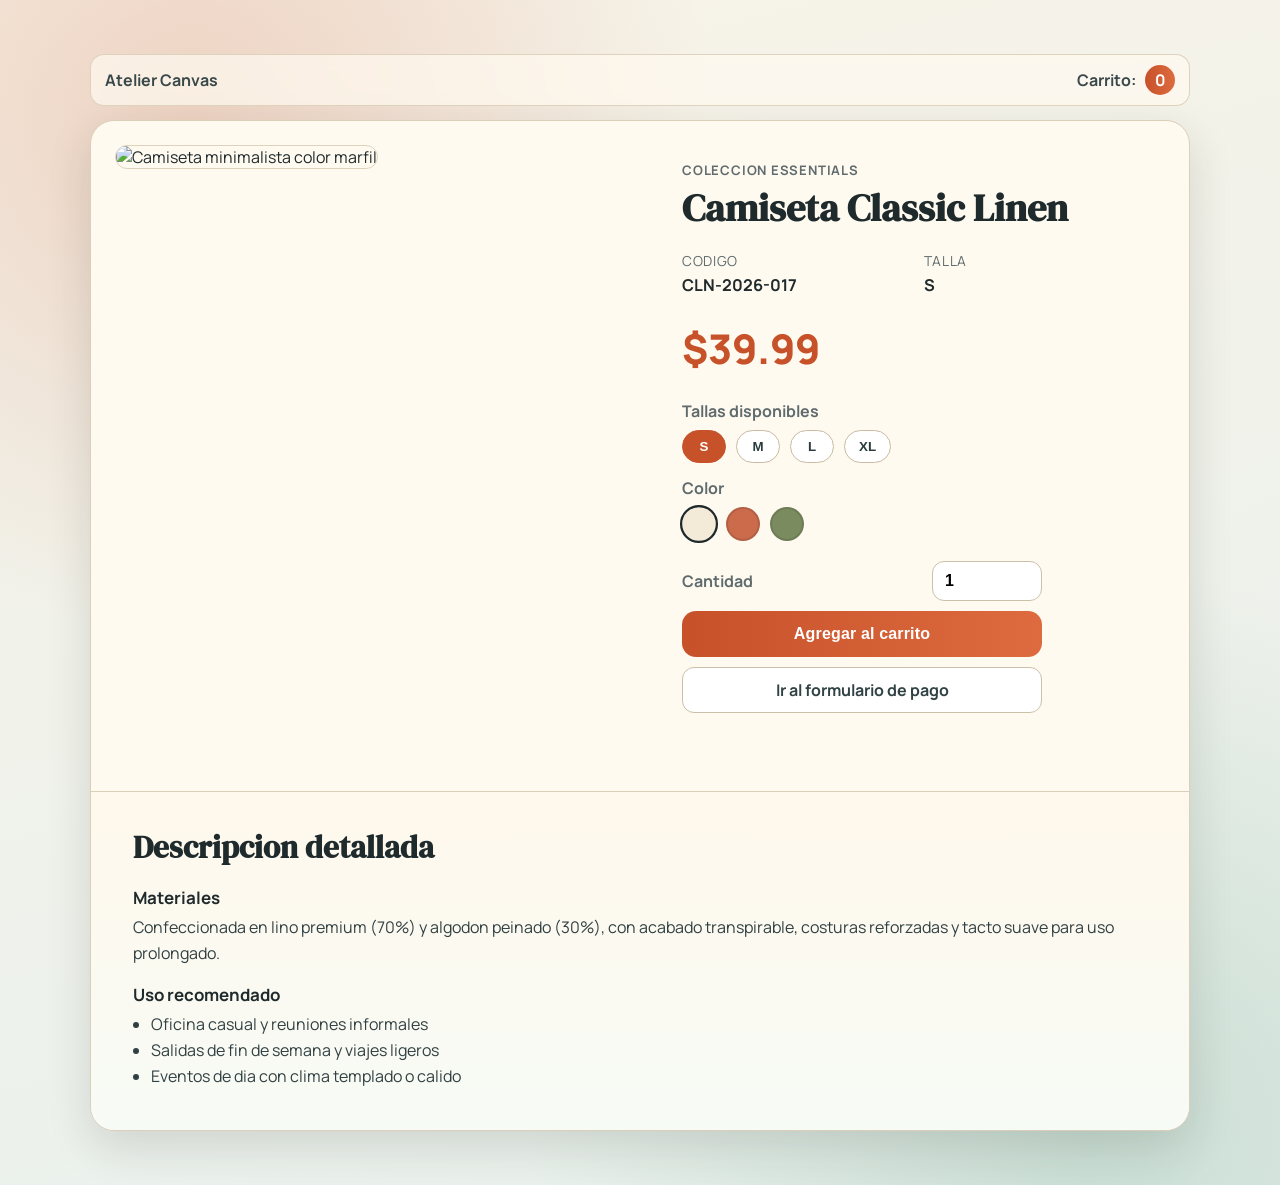
==== commit e86c7d62: "Merge branch 'main' into feature/1/inicio" ====
--- a/index.html
+++ b/index.html
@@ -1,108 +1,85 @@
 <!doctype html>
 <html lang="es">
-  <head>
-    <meta charset="UTF-8" />
-    <meta name="viewport" content="width=device-width, initial-scale=1.0" />
-    <title>JoJose Sail | Home</title>
-    <link rel="preconnect" href="https://fonts.googleapis.com" />
-    <link rel="preconnect" href="https://fonts.gstatic.com" crossorigin />
-    <link
-      href="https://fonts.googleapis.com/css2?family=Bebas+Neue&family=Manrope:wght@400;600;700;800&display=swap"
-      rel="stylesheet"
-    />
-    <link rel="stylesheet" href="styles.css" />
-  </head>
-  <body>
-    <div class="page-shell">
-      <div id="site-navbar"></div>
+<head>
+  <meta charset="UTF-8">
+  <meta name="viewport" content="width=device-width, initial-scale=1.0">
+  <title>Vista de Producto | Tienda Virtual</title>
+  <link rel="preconnect" href="https://fonts.googleapis.com">
+  <link rel="preconnect" href="https://fonts.gstatic.com" crossorigin>
+  <link href="https://fonts.googleapis.com/css2?family=DM+Serif+Display:ital@0;1&family=Manrope:wght@400;600;700;800&display=swap" rel="stylesheet">
+  <link rel="stylesheet" href="styles.css">
+</head>
+<body>
+  <main class="product-page">
+    <header class="top-bar" aria-label="Resumen del carrito">
+      <p class="store-name">Atelier Canvas</p>
+      <p class="cart-status">Carrito: <span id="cartCount" class="cart-count">0</span></p>
+    </header>
 
-      <main>
-        <section class="hero" aria-labelledby="hero-title">
-          <div class="hero-copy">
-            <p class="eyebrow">Coleccion Primavera 2026</p>
-            <h1 id="hero-title">Piezas especiales para marcar tu estilo</h1>
-            <p>
-              Descubre ediciones limitadas, colaboraciones y promociones exclusivas de temporada.
-            </p>
-            <a href="#" class="hero-cta">Ver campana destacada</a>
+    <section class="product-card" aria-label="Detalle del producto">
+      <div class="product-grid">
+        <div class="product-image-column">
+          <img
+            id="productImage"
+            class="product-image"
+            src="https://images.unsplash.com/photo-1521572163474-6864f9cf17ab?auto=format&fit=crop&w=1200&q=80"
+            alt="Camiseta minimalista color marfil"
+          >
+        </div>
+
+        <div class="product-info-column">
+          <p class="product-category" id="productCategory">Coleccion Essentials</p>
+          <h1 class="product-name" id="productName">Camiseta Classic Linen</h1>
+
+          <dl class="product-meta">
+            <div>
+              <dt>Codigo</dt>
+              <dd id="productCode">CLN-2026-017</dd>
+            </div>
+            <div>
+              <dt>Talla</dt>
+              <dd id="selectedSizeLabel">M</dd>
+            </div>
+          </dl>
+
+          <p class="product-price" id="productPrice">$39.99</p>
+
+          <section class="variant-block" aria-label="Variantes de talla y color">
+            <div>
+              <p class="variant-title">Tallas disponibles</p>
+              <div id="sizeOptions" class="size-options"></div>
+            </div>
+            <div>
+              <p class="variant-title">Color</p>
+              <div id="colorOptions" class="color-options"></div>
+            </div>
+          </section>
+
+          <div class="purchase-controls" aria-label="Controles de compra">
+            <label for="quantity" class="quantity-label">Cantidad</label>
+            <input type="number" id="quantity" name="quantity" min="1" value="1" class="quantity-input">
+            <button type="button" class="add-to-cart" id="addToCart">Agregar al carrito</button>
+            <a class="go-checkout" href="checkout.html">Ir al formulario de pago</a>
           </div>
-          <div class="hero-media" aria-hidden="true">
-            <div class="shape shape-a"></div>
-            <div class="shape shape-b"></div>
-            <div class="shape shape-c"></div>
-          </div>
-        </section>
 
-        <section class="product-strip" aria-labelledby="new-launches-title">
-          <div class="strip-header">
-            <h2 id="new-launches-title">Nuevos lanzamientos</h2>
-            <a href="#">Ver todo</a>
-          </div>
-          <div class="horizontal-list">
-            <article class="product-card">
-              <div class="thumb"></div>
-              <h3>Sneaker Horizon</h3>
-              <p>Calzado premium</p>
-              <strong>89,99 EUR</strong>
-            </article>
-            <article class="product-card">
-              <div class="thumb"></div>
-              <h3>Camisa Route</h3>
-              <p>Algodon organico</p>
-              <strong>49,99 EUR</strong>
-            </article>
-            <article class="product-card">
-              <div class="thumb"></div>
-              <h3>Pantalon Metro</h3>
-              <p>Corte recto</p>
-              <strong>64,99 EUR</strong>
-            </article>
-            <article class="product-card">
-              <div class="thumb"></div>
-              <h3>Bolso Drift</h3>
-              <p>Accesorio urbano</p>
-              <strong>39,99 EUR</strong>
-            </article>
-          </div>
-        </section>
+          <p class="cart-message" id="cartMessage" aria-live="polite"></p>
+        </div>
+      </div>
 
-        <section class="product-strip" aria-labelledby="best-sellers-title">
-          <div class="strip-header">
-            <h2 id="best-sellers-title">Mas vendidos</h2>
-            <a href="#">Ver todo</a>
-          </div>
-          <div class="horizontal-list">
-            <article class="product-card">
-              <div class="thumb"></div>
-              <h3>Runner Delta</h3>
-              <p>Ligereza total</p>
-              <strong>79,99 EUR</strong>
-            </article>
-            <article class="product-card">
-              <div class="thumb"></div>
-              <h3>Camisa Atlas</h3>
-              <p>Fit relajado</p>
-              <strong>44,99 EUR</strong>
-            </article>
-            <article class="product-card">
-              <div class="thumb"></div>
-              <h3>Jean Foundry</h3>
-              <p>Denim flexible</p>
-              <strong>59,99 EUR</strong>
-            </article>
-            <article class="product-card">
-              <div class="thumb"></div>
-              <h3>Gorra Pulse</h3>
-              <p>Edicion limitada</p>
-              <strong>24,99 EUR</strong>
-            </article>
-          </div>
-        </section>
-      </main>
+      <section class="product-details" aria-label="Descripcion detallada">
+        <h2>Descripcion detallada</h2>
+        <article>
+          <h3>Materiales</h3>
+          <p id="materialsText">Confeccionada en lino premium y algodon peinado.</p>
+        </article>
+        <article>
+          <h3>Uso recomendado</h3>
+          <ul class="scenario-list" id="scenarioList"></ul>
+        </article>
+      </section>
+    </section>
+  </main>
 
-      <div id="site-footer"></div>
-    </div>
-
-    <script src="components.js"></script>
-  </body>
+  <script src="app.js" defer></script>
+</body>
 </html>
--- a/styles.css
+++ b/styles.css
@@ -1,579 +1,340 @@
 :root {
-  --ink: #16110d;
-  --paper: #f6f0e8;
-  --sand: #e8dac6;
-  --accent: #df5a2f;
-  --accent-dark: #b3401b;
-  --olive: #5f6d42;
-  --card: #fffaf4;
-  --line: #e2cfb8;
-  --shadow: 0 12px 32px rgba(22, 17, 13, 0.12);
+  --bg-top: #f8f3e8;
+  --bg-bottom: #e8f1ed;
+  --card: #fffaf0;
+  --ink: #1f2a2c;
+  --muted: #5f6b6d;
+  --accent: #c7522a;
+  --accent-dark: #a63f1e;
+  --line: #dccfb9;
+  --radius: 20px;
+  --shadow: 0 16px 45px rgba(37, 32, 27, 0.14);
 }
 
 * {
   box-sizing: border-box;
 }
 
-html,
 body {
   margin: 0;
-  padding: 0;
-}
-
-body {
+  min-height: 100vh;
   font-family: "Manrope", sans-serif;
   color: var(--ink);
   background:
-    radial-gradient(circle at 100% 0%, rgba(223, 90, 47, 0.24), transparent 38%),
-    radial-gradient(circle at 0% 100%, rgba(95, 109, 66, 0.2), transparent 42%),
-    var(--paper);
-}
-
-.page-shell {
-  min-height: 100vh;
-}
-
-.topbar {
-  position: sticky;
-  top: 0;
-  z-index: 20;
-  display: grid;
-  grid-template-columns: auto 1fr auto;
-  gap: 1rem;
+    radial-gradient(circle at 15% 10%, rgba(199, 82, 42, 0.2), transparent 34%),
+    radial-gradient(circle at 85% 95%, rgba(72, 140, 108, 0.2), transparent 36%),
+    linear-gradient(165deg, var(--bg-top), var(--bg-bottom));
+}
+
+.product-page {
+  width: min(1100px, 92vw);
+  margin: 54px auto;
+}
+
+.top-bar {
+  display: flex;
+  justify-content: space-between;
   align-items: center;
-  padding: 0.8rem 4vw;
-  background: rgba(246, 240, 232, 0.92);
-  backdrop-filter: blur(8px);
-  border-bottom: 1px solid var(--line);
-}
-
-.logo {
+  margin-bottom: 14px;
+  padding: 10px 14px;
+  border: 1px solid rgba(220, 207, 185, 0.9);
+  border-radius: 14px;
+  background: rgba(255, 250, 240, 0.7);
+  backdrop-filter: blur(4px);
+}
+
+.store-name,
+.cart-status {
+  margin: 0;
+  font-weight: 700;
+  color: #39484a;
+}
+
+.cart-count {
   display: inline-flex;
+  justify-content: center;
   align-items: center;
-  gap: 0.6rem;
-  text-decoration: none;
-  color: var(--ink);
-}
-
-.logo-mark {
-  width: 2.1rem;
-  height: 2.1rem;
-  border-radius: 50%;
-  background: linear-gradient(135deg, var(--accent), var(--accent-dark));
+  min-width: 30px;
+  height: 30px;
+  padding: 0 8px;
+  margin-left: 6px;
+  border-radius: 999px;
   color: #fff;
-  display: grid;
-  place-items: center;
-  font-size: 0.85rem;
-  font-weight: 800;
-}
-
-.logo-text {
-  font-family: "Bebas Neue", sans-serif;
-  letter-spacing: 0.06em;
-  font-size: 1.5rem;
-}
-
-.search-wrap {
-  display: grid;
-  grid-template-columns: 1fr auto;
-  gap: 0.55rem;
-}
-
-.quick-links {
-  display: inline-flex;
-  gap: 0.45rem;
-  align-items: center;
-}
-
-.quick-links a {
-  text-decoration: none;
-  color: var(--accent-dark);
-  font-weight: 800;
+  background: linear-gradient(90deg, var(--accent), #de6a3f);
+}
+
+.product-card {
+  background: var(--card);
   border: 1px solid var(--line);
-  border-radius: 999px;
-  padding: 0.46rem 0.8rem;
-  background: #fff8ed;
-}
-
-.search-wrap input {
-  border: 1px solid var(--line);
-  border-radius: 999px;
-  padding: 0.72rem 0.95rem;
-  background: #fff;
-  font: inherit;
-}
-
-.search-wrap button,
-.account-menu button,
-.hero-cta {
-  border: 0;
-  border-radius: 999px;
-  background: linear-gradient(135deg, var(--accent), var(--accent-dark));
-  color: #fff;
-  font-weight: 700;
-  padding: 0.68rem 1rem;
-  cursor: pointer;
-  text-decoration: none;
-}
-
-.account-menu button {
-  white-space: nowrap;
-}
-
-.sr-only {
-  position: absolute;
-  width: 1px;
-  height: 1px;
-  padding: 0;
-  margin: -1px;
-  overflow: hidden;
-  clip: rect(0, 0, 0, 0);
-  border: 0;
-}
-
-main {
-  display: grid;
-  gap: 2rem;
-  padding: 1.4rem 4vw 2.6rem;
-}
-
-.hero {
-  display: grid;
-  grid-template-columns: 1.1fr 1fr;
-  gap: 1rem;
-  min-height: 20rem;
-  background: linear-gradient(120deg, #fff8ed, #f5e6d1);
-  border: 1px solid var(--line);
-  border-radius: 1.4rem;
+  border-radius: calc(var(--radius) + 4px);
   box-shadow: var(--shadow);
   overflow: hidden;
 }
 
-.hero-copy {
-  padding: 1.8rem;
-  align-self: center;
-  animation: rise-in 0.55s ease-out both;
-}
-
-.eyebrow {
-  margin: 0;
-  color: var(--olive);
-  letter-spacing: 0.1em;
+.product-grid {
+  display: grid;
+  grid-template-columns: 1fr 1fr;
+  min-height: 520px;
+}
+
+.product-image-column {
+  position: relative;
+  padding: 24px;
+}
+
+.product-image {
+  width: 100%;
+  height: 100%;
+  object-fit: cover;
+  border-radius: var(--radius);
+  border: 1px solid rgba(220, 207, 185, 0.9);
+}
+
+.product-info-column {
+  padding: 40px 42px;
+  display: flex;
+  flex-direction: column;
+  justify-content: center;
+}
+
+.product-category {
+  margin: 0;
+  color: var(--muted);
+  letter-spacing: 0.06em;
   text-transform: uppercase;
-  font-weight: 700;
-  font-size: 0.76rem;
-}
-
-.hero h1 {
-  margin: 0.42rem 0 0.7rem;
-  font-family: "Bebas Neue", sans-serif;
-  font-size: clamp(2rem, 4.8vw, 3.8rem);
-  line-height: 0.95;
-  letter-spacing: 0.03em;
-}
-
-.hero p {
-  margin: 0 0 1rem;
-  max-width: 40ch;
-}
-
-.hero-media {
-  position: relative;
-  isolation: isolate;
-  background: linear-gradient(135deg, rgba(95, 109, 66, 0.2), rgba(223, 90, 47, 0.24));
-}
-
-.shape {
-  position: absolute;
-  border-radius: 48% 52% 41% 59% / 54% 45% 55% 46%;
-  animation: floaty 4.4s ease-in-out infinite;
-}
-
-.shape-a {
-  width: 13rem;
-  height: 13rem;
-  top: 1rem;
-  left: 8%;
-  background: rgba(255, 255, 255, 0.62);
-}
-
-.shape-b {
-  width: 10rem;
-  height: 10rem;
-  right: 8%;
-  top: 30%;
-  background: rgba(223, 90, 47, 0.68);
-  animation-delay: 0.65s;
-}
-
-.shape-c {
-  width: 8rem;
-  height: 8rem;
-  left: 40%;
-  bottom: 11%;
-  background: rgba(95, 109, 66, 0.72);
-  animation-delay: 1s;
-}
-
-.product-strip {
+  font-size: 0.82rem;
+  font-weight: 700;
+}
+
+.product-name {
+  font-family: "DM Serif Display", serif;
+  font-size: clamp(1.95rem, 3vw, 2.75rem);
+  margin: 8px 0 22px;
+  line-height: 1.1;
+}
+
+.product-meta {
   display: grid;
-  gap: 0.9rem;
-}
-
-.strip-header {
+  grid-template-columns: 1fr 1fr;
+  gap: 10px 18px;
+  margin: 0;
+}
+
+.product-meta dt {
+  font-size: 0.86rem;
+  color: var(--muted);
+  text-transform: uppercase;
+  letter-spacing: 0.05em;
+  margin-bottom: 4px;
+}
+
+.product-meta dd {
+  margin: 0;
+  font-size: 1.02rem;
+  font-weight: 700;
+}
+
+.product-price {
+  margin: 24px 0 24px;
+  font-size: clamp(2rem, 3.2vw, 2.6rem);
+  font-weight: 800;
+  color: var(--accent);
+}
+
+.variant-block {
+  display: grid;
+  gap: 14px;
+  margin-bottom: 20px;
+}
+
+.variant-title {
+  margin: 0 0 8px;
+  color: var(--muted);
+  font-weight: 700;
+}
+
+.size-options,
+.color-options {
   display: flex;
+  gap: 10px;
+  flex-wrap: wrap;
+}
+
+.option-chip {
+  border: 1px solid #c9baa1;
+  background: #fff;
+  color: #2b3b3d;
+  border-radius: 999px;
+  min-width: 44px;
+  padding: 8px 14px;
+  font-weight: 700;
+  cursor: pointer;
+  transition: all 0.2s ease;
+}
+
+.option-chip.active {
+  border-color: var(--accent);
+  color: #fff;
+  background: var(--accent);
+}
+
+.color-swatch {
+  width: 34px;
+  height: 34px;
+  border: 2px solid rgba(55, 48, 41, 0.18);
+  border-radius: 50%;
+  cursor: pointer;
+  transition: transform 0.2s ease, border-color 0.2s ease;
+}
+
+.color-swatch.active {
+  transform: scale(1.12);
+  border-color: #1f2a2c;
+}
+
+.purchase-controls {
+  display: grid;
+  grid-template-columns: auto 110px;
+  gap: 10px 14px;
   align-items: center;
-  justify-content: space-between;
-}
-
-.strip-header h2 {
-  margin: 0;
-  font-family: "Bebas Neue", sans-serif;
-  font-size: 1.8rem;
-  letter-spacing: 0.04em;
-}
-
-.strip-header a {
-  color: var(--accent-dark);
-  font-weight: 700;
-}
-
-.horizontal-list {
-  display: grid;
-  grid-auto-flow: column;
-  grid-auto-columns: minmax(13rem, 1fr);
-  gap: 0.8rem;
-  overflow-x: auto;
-  padding-bottom: 0.4rem;
-  scroll-snap-type: x mandatory;
-}
-
-.horizontal-list::-webkit-scrollbar {
-  height: 0.5rem;
-}
-
-.horizontal-list::-webkit-scrollbar-thumb {
-  background: #ccb293;
-  border-radius: 999px;
-}
-
-.product-card {
-  scroll-snap-align: start;
-  border: 1px solid var(--line);
-  border-radius: 1rem;
-  background: var(--card);
-  box-shadow: var(--shadow);
-  padding: 0.9rem;
-  transform: translateY(8px);
-  opacity: 0;
-  animation: rise-in 0.45s ease-out forwards;
-}
-
-.product-card:nth-child(2) {
-  animation-delay: 0.1s;
-}
-
-.product-card:nth-child(3) {
-  animation-delay: 0.2s;
-}
-
-.product-card:nth-child(4) {
-  animation-delay: 0.3s;
-}
-
-.thumb {
-  height: 8.2rem;
-  border-radius: 0.85rem;
-  margin-bottom: 0.75rem;
-  background:
-    linear-gradient(145deg, rgba(223, 90, 47, 0.26), rgba(95, 109, 66, 0.28)),
-    repeating-linear-gradient(
-      45deg,
-      rgba(255, 255, 255, 0.5) 0,
-      rgba(255, 255, 255, 0.5) 7px,
-      rgba(255, 255, 255, 0.25) 7px,
-      rgba(255, 255, 255, 0.25) 14px
-    );
-}
-
-.product-card h3 {
-  margin: 0;
+  max-width: 360px;
+}
+
+.quantity-label {
+  font-weight: 700;
+  color: var(--muted);
+}
+
+.quantity-input {
+  width: 100%;
+  border: 1px solid #ccbfa8;
+  background: #fff;
+  border-radius: 12px;
+  padding: 10px 12px;
   font-size: 1rem;
-}
-
-.product-card p {
-  margin: 0.25rem 0 0.5rem;
-  color: #4f453b;
-}
-
-.site-footer {
-  margin-top: 1rem;
-  background: #1e1813;
-  color: #f3e6d9;
-  padding: 2rem 4vw;
-}
-
-.footer-grid {
-  display: grid;
-  grid-template-columns: repeat(3, minmax(0, 1fr));
-  gap: 1rem;
-}
-
-.site-footer h3 {
-  margin: 0 0 0.6rem;
-  font-family: "Bebas Neue", sans-serif;
-  letter-spacing: 0.05em;
-}
-
-.site-footer ul {
-  margin: 0;
-  padding: 0;
-  list-style: none;
-  display: grid;
-  gap: 0.35rem;
-}
-
-.site-footer a {
-  color: #ffd5b6;
+  font-weight: 600;
+}
+
+.quantity-input:focus {
+  outline: 2px solid rgba(199, 82, 42, 0.35);
+  outline-offset: 1px;
+}
+
+.add-to-cart {
+  grid-column: 1 / -1;
+  border: none;
+  border-radius: 14px;
+  padding: 14px 18px;
+  font-size: 1rem;
+  font-weight: 800;
+  letter-spacing: 0.01em;
+  color: #fff;
+  background: linear-gradient(90deg, var(--accent), #de6a3f);
+  cursor: pointer;
+  transition: transform 0.2s ease, filter 0.2s ease;
+}
+
+.add-to-cart:hover {
+  transform: translateY(-2px);
+  filter: brightness(1.02);
+}
+
+.add-to-cart:active {
+  transform: translateY(0);
+  background: linear-gradient(90deg, var(--accent-dark), #cc5932);
+}
+
+.go-checkout {
+  grid-column: 1 / -1;
+  text-align: center;
+  color: #314244;
+  font-weight: 700;
   text-decoration: none;
-}
-
-.footer-note {
-  margin: 1.5rem 0 0;
-  border-top: 1px solid rgba(255, 255, 255, 0.15);
-  padding-top: 0.9rem;
-  font-size: 0.86rem;
-}
-
-@keyframes rise-in {
-  from {
-    transform: translateY(8px);
-    opacity: 0;
-  }
-  to {
-    transform: translateY(0);
-    opacity: 1;
-  }
-}
-
-@keyframes floaty {
-  0%,
-  100% {
-    transform: translateY(0);
-  }
-  50% {
-    transform: translateY(-12px);
-  }
-}
-
-@media (max-width: 980px) {
-  .topbar {
+  border: 1px solid #ccbfa8;
+  border-radius: 12px;
+  padding: 11px 14px;
+  background: #fff;
+  transition: background 0.2s ease;
+}
+
+.go-checkout:hover {
+  background: #f8f1e4;
+}
+
+.cart-message {
+  min-height: 24px;
+  margin: 14px 0 0;
+  color: #2f5b46;
+  font-weight: 700;
+}
+
+.product-details {
+  border-top: 1px solid var(--line);
+  padding: 34px 42px 40px;
+  background: linear-gradient(180deg, rgba(255, 246, 231, 0.45), rgba(245, 251, 247, 0.8));
+}
+
+.product-details h2 {
+  font-family: "DM Serif Display", serif;
+  margin: 0 0 18px;
+  font-size: clamp(1.45rem, 2.4vw, 1.95rem);
+}
+
+.product-details article + article {
+  margin-top: 16px;
+}
+
+.product-details h3 {
+  margin: 0 0 6px;
+  font-size: 1.06rem;
+}
+
+.product-details p {
+  margin: 0;
+  color: #314042;
+  line-height: 1.62;
+}
+
+.scenario-list {
+  margin: 0;
+  padding-left: 18px;
+  color: #314042;
+  line-height: 1.62;
+}
+
+@media (max-width: 900px) {
+  .product-grid {
     grid-template-columns: 1fr;
   }
 
-  .quick-links {
-    justify-content: start;
-  }
-
-  .hero {
+  .product-image-column {
+    padding: 18px;
+    max-height: 460px;
+  }
+
+  .product-info-column {
+    padding: 28px 24px 30px;
+  }
+
+  .product-details {
+    padding: 26px 24px 30px;
+  }
+}
+
+@media (max-width: 520px) {
+  .product-page {
+    width: min(1100px, 95vw);
+    margin: 28px auto;
+  }
+
+  .top-bar {
+    flex-direction: column;
+    gap: 8px;
+    align-items: flex-start;
+  }
+
+  .purchase-controls {
     grid-template-columns: 1fr;
-  }
-
-  .hero-media {
-    min-height: 13rem;
-  }
-
-  .footer-grid {
-    grid-template-columns: 1fr 1fr;
-  }
-}
-
-@media (max-width: 640px) {
-  .search-wrap {
-    grid-template-columns: 1fr;
-  }
-
-  .footer-grid {
-    grid-template-columns: 1fr;
-  }
-
-  .hero-copy {
-    padding: 1.3rem;
-  }
-}
-
-.cart-main {
-  padding-top: 1.8rem;
-}
-
-.cart-header {
-  display: grid;
-  gap: 0.35rem;
-}
-
-.cart-header h1 {
-  margin: 0;
-  font-family: "Bebas Neue", sans-serif;
-  font-size: clamp(2.1rem, 5vw, 3.2rem);
-  letter-spacing: 0.05em;
-}
-
-.cart-header p {
-  margin: 0;
-}
-
-.cart-layout {
-  display: grid;
-  grid-template-columns: 1.5fr minmax(16rem, 0.7fr);
-  gap: 1rem;
-  align-items: start;
-}
-
-.cart-list {
-  display: grid;
-  gap: 0.85rem;
-}
-
-.cart-item {
-  display: grid;
-  grid-template-columns: 5.4rem 1fr 9rem 6rem 9rem;
-  gap: 0.8rem;
-  align-items: center;
-  background: var(--card);
-  border: 1px solid var(--line);
-  border-radius: 1rem;
-  box-shadow: var(--shadow);
-  padding: 0.9rem;
-}
-
-.cart-thumb {
-  width: 5.4rem;
-  height: 5.4rem;
-  border-radius: 0.8rem;
-  background:
-    linear-gradient(145deg, rgba(223, 90, 47, 0.3), rgba(95, 109, 66, 0.32)),
-    repeating-linear-gradient(
-      45deg,
-      rgba(255, 255, 255, 0.5) 0,
-      rgba(255, 255, 255, 0.5) 7px,
-      rgba(255, 255, 255, 0.25) 7px,
-      rgba(255, 255, 255, 0.25) 14px
-    );
-}
-
-.cart-product-info h2 {
-  margin: 0;
-  font-size: 1.05rem;
-}
-
-.cart-product-info p {
-  margin: 0.2rem 0 0;
-  color: #4f453b;
-}
-
-.cart-unit-price,
-.cart-line-total {
-  margin: 0;
-  font-weight: 700;
-}
-
-.qty-wrap {
-  display: inline-grid;
-}
-
-.qty-input {
-  width: 100%;
-  max-width: 5.2rem;
-  border: 1px solid var(--line);
-  border-radius: 0.65rem;
-  padding: 0.5rem;
-  font: inherit;
-  text-align: center;
-  background: #fff;
-}
-
-.cart-summary {
-  background: #fff8ed;
-  border: 1px solid var(--line);
-  border-radius: 1rem;
-  box-shadow: var(--shadow);
-  padding: 1rem;
-  position: sticky;
-  top: 5.5rem;
-}
-
-.cart-summary h2 {
-  margin: 0 0 0.7rem;
-  font-family: "Bebas Neue", sans-serif;
-  font-size: 1.8rem;
-  letter-spacing: 0.05em;
-}
-
-.cart-summary dl {
-  margin: 0;
-  display: grid;
-  gap: 0.7rem;
-}
-
-.cart-summary dl div {
-  display: flex;
-  justify-content: space-between;
-  align-items: baseline;
-  gap: 0.6rem;
-}
-
-.cart-summary dt,
-.cart-summary dd {
-  margin: 0;
-}
-
-.cart-summary .total-row {
-  border-top: 1px solid var(--line);
-  padding-top: 0.6rem;
-  font-weight: 800;
-}
-
-.buy-button {
-  width: 100%;
-  margin-top: 1rem;
-  border: 0;
-  border-radius: 999px;
-  background: linear-gradient(135deg, var(--accent), var(--accent-dark));
-  color: #fff;
-  font-weight: 800;
-  padding: 0.72rem 1rem;
-  cursor: pointer;
-}
-
-@media (max-width: 1100px) {
-  .cart-item {
-    grid-template-columns: 4.6rem 1fr 7.5rem 5rem 7.5rem;
-  }
-
-  .cart-thumb {
-    width: 4.6rem;
-    height: 4.6rem;
-  }
-}
-
-@media (max-width: 900px) {
-  .cart-layout {
-    grid-template-columns: 1fr;
-  }
-
-  .cart-summary {
-    position: static;
-  }
-}
-
-@media (max-width: 700px) {
-  .cart-item {
-    grid-template-columns: 1fr;
-    gap: 0.55rem;
-    align-items: start;
-  }
-
-  .qty-input {
     max-width: 100%;
   }
 }
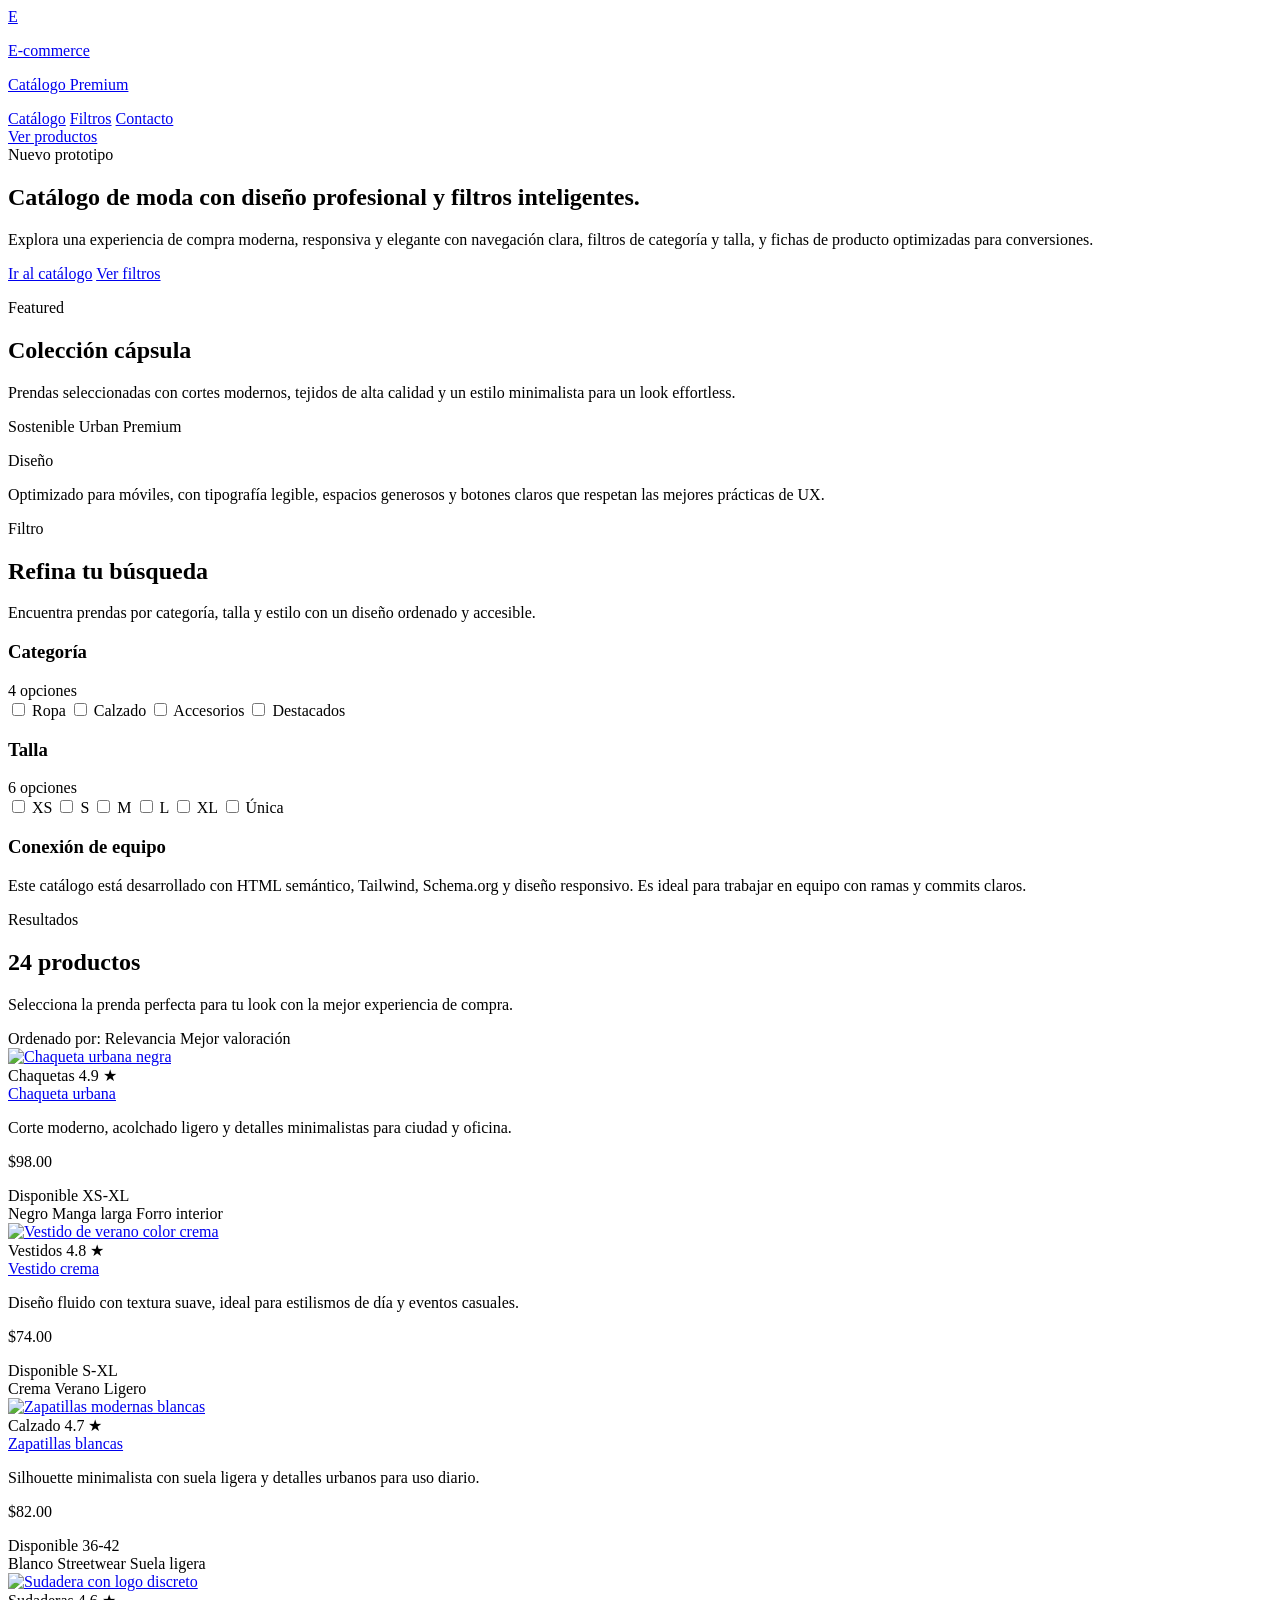
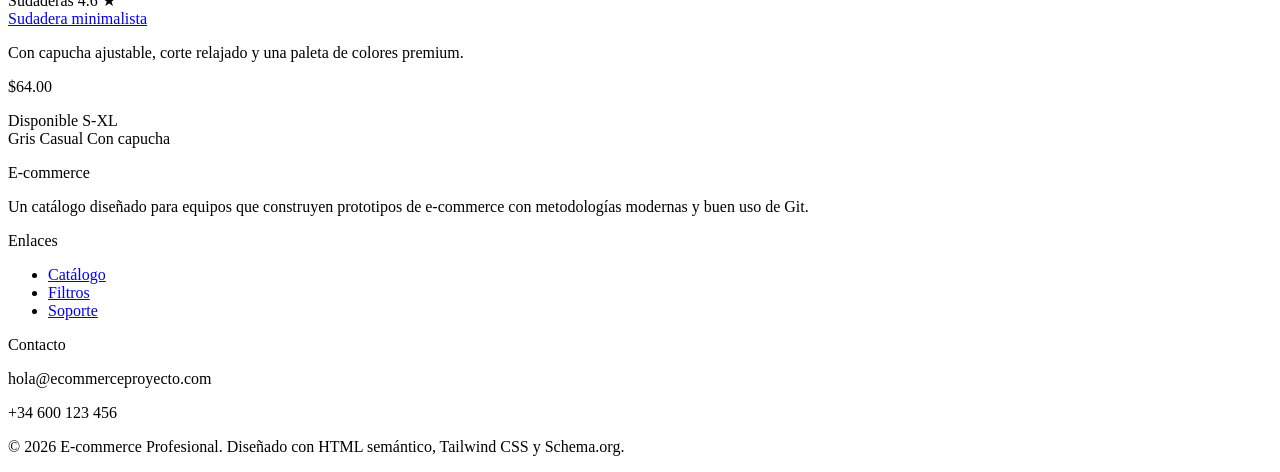
==== commit 37026383: "Merge pull request #2 from 4GeeksAcademy/feature/catalogo catalogo con estructura basica del ecommer" ====
--- a/index.html
+++ b/index.html
@@ -1,85 +1,278 @@
-<!doctype html>
-<html lang="es">
-<head>
-  <meta charset="UTF-8">
-  <meta name="viewport" content="width=device-width, initial-scale=1.0">
-  <title>Vista de Producto | Tienda Virtual</title>
-  <link rel="preconnect" href="https://fonts.googleapis.com">
-  <link rel="preconnect" href="https://fonts.gstatic.com" crossorigin>
-  <link href="https://fonts.googleapis.com/css2?family=DM+Serif+Display:ital@0;1&family=Manrope:wght@400;600;700;800&display=swap" rel="stylesheet">
-  <link rel="stylesheet" href="styles.css">
-</head>
-<body>
-  <main class="product-page">
-    <header class="top-bar" aria-label="Resumen del carrito">
-      <p class="store-name">Atelier Canvas</p>
-      <p class="cart-status">Carrito: <span id="cartCount" class="cart-count">0</span></p>
+<!DOCTYPE html>
+<html lang="es" itemscope itemtype="http://schema.org/WebPage">
+  <head>
+    <meta charset="UTF-8" />
+    <meta name="viewport" content="width=device-width, initial-scale=1.0" />
+    <title>Catálogo | E-commerce Profesional</title>
+    <meta name="description" content="Catálogo de e-commerce elegante y moderno con filtros de categoría y talla." />
+    <script src="https://cdn.jsdelivr.net/npm/@tailwindcss/browser@4"></script>
+  </head>
+  <body class="bg-slate-950 text-slate-100 antialiased">
+    <header class="border-b border-slate-800 bg-slate-900/90 backdrop-blur-sm sticky top-0 z-20">
+      <div class="mx-auto flex max-w-7xl items-center justify-between gap-4 px-6 py-5">
+        <a href="#" class="flex items-center gap-3 text-slate-100">
+          <span class="inline-flex h-11 w-11 items-center justify-center rounded-2xl bg-gradient-to-br from-teal-400 to-cyan-500 text-2xl font-semibold shadow-lg shadow-cyan-500/20">E</span>
+          <div>
+            <p class="text-sm uppercase tracking-[0.25em] text-slate-400">E-commerce</p>
+            <p class="text-lg font-semibold">Catálogo Premium</p>
+          </div>
+        </a>
+
+        <nav aria-label="Navegación principal" class="hidden items-center gap-8 md:flex text-slate-300">
+          <a href="#catalogo" class="transition hover:text-white">Catálogo</a>
+          <a href="#filtros" class="transition hover:text-white">Filtros</a>
+          <a href="#footer" class="transition hover:text-white">Contacto</a>
+        </nav>
+
+        <a href="#catalogo" class="rounded-full bg-cyan-500 px-5 py-2 text-sm font-semibold text-slate-950 transition hover:bg-cyan-400">Ver productos</a>
+      </div>
     </header>
 
-    <section class="product-card" aria-label="Detalle del producto">
-      <div class="product-grid">
-        <div class="product-image-column">
-          <img
-            id="productImage"
-            class="product-image"
-            src="https://images.unsplash.com/photo-1521572163474-6864f9cf17ab?auto=format&fit=crop&w=1200&q=80"
-            alt="Camiseta minimalista color marfil"
-          >
-        </div>
-
-        <div class="product-info-column">
-          <p class="product-category" id="productCategory">Coleccion Essentials</p>
-          <h1 class="product-name" id="productName">Camiseta Classic Linen</h1>
-
-          <dl class="product-meta">
-            <div>
-              <dt>Codigo</dt>
-              <dd id="productCode">CLN-2026-017</dd>
-            </div>
-            <div>
-              <dt>Talla</dt>
-              <dd id="selectedSizeLabel">M</dd>
-            </div>
-          </dl>
-
-          <p class="product-price" id="productPrice">$39.99</p>
-
-          <section class="variant-block" aria-label="Variantes de talla y color">
-            <div>
-              <p class="variant-title">Tallas disponibles</p>
-              <div id="sizeOptions" class="size-options"></div>
-            </div>
-            <div>
-              <p class="variant-title">Color</p>
-              <div id="colorOptions" class="color-options"></div>
+    <main>
+      <section class="relative overflow-hidden border-b border-slate-800 bg-[radial-gradient(circle_at_top,_rgba(56,189,248,0.12),_transparent_40%)]">
+        <div class="mx-auto max-w-7xl px-6 py-16 sm:py-20 lg:flex lg:items-center lg:justify-between lg:px-8">
+          <div class="max-w-2xl">
+            <span class="inline-flex rounded-full bg-cyan-500/10 px-3 py-1 text-sm font-semibold uppercase tracking-[0.3em] text-cyan-300">Nuevo prototipo</span>
+            <h1 class="mt-6 text-4xl font-semibold tracking-tight text-white sm:text-5xl lg:text-6xl">Catálogo de moda con diseño profesional y filtros inteligentes.</h1>
+            <p class="mt-6 max-w-xl text-lg leading-8 text-slate-300">Explora una experiencia de compra moderna, responsiva y elegante con navegación clara, filtros de categoría y talla, y fichas de producto optimizadas para conversiones.</p>
+            <div class="mt-10 flex flex-wrap gap-4">
+              <a href="#catalogo" class="inline-flex items-center justify-center rounded-full bg-white px-6 py-3 text-sm font-semibold text-slate-950 shadow-lg shadow-slate-950/5 transition hover:bg-slate-100">Ir al catálogo</a>
+              <a href="#filtros" class="inline-flex items-center justify-center rounded-full border border-slate-700 bg-slate-900/80 px-6 py-3 text-sm font-semibold text-slate-200 transition hover:border-slate-500">Ver filtros</a>
+            </div>
+          </div>
+          <div class="mt-12 lg:mt-0">
+            <div class="grid gap-6 sm:grid-cols-2 lg:grid-cols-1">
+              <article class="rounded-[2rem] border border-slate-800/80 bg-slate-950/90 p-6 shadow-2xl shadow-slate-950/20">
+                <p class="text-sm uppercase tracking-[0.3em] text-cyan-300">Featured</p>
+                <h2 class="mt-4 text-2xl font-semibold text-white">Colección cápsula</h2>
+                <p class="mt-4 text-slate-400">Prendas seleccionadas con cortes modernos, tejidos de alta calidad y un estilo minimalista para un look effortless.</p>
+                <div class="mt-6 flex flex-wrap gap-3 text-sm text-slate-400">
+                  <span class="rounded-full bg-slate-900/80 px-3 py-1">Sostenible</span>
+                  <span class="rounded-full bg-slate-900/80 px-3 py-1">Urban</span>
+                  <span class="rounded-full bg-slate-900/80 px-3 py-1">Premium</span>
+                </div>
+              </article>
+              <div class="rounded-[2rem] border border-slate-800/80 bg-slate-950/90 p-6 shadow-2xl shadow-slate-950/20">
+                <p class="text-sm uppercase tracking-[0.3em] text-cyan-300">Diseño</p>
+                <p class="mt-4 text-slate-300">Optimizado para móviles, con tipografía legible, espacios generosos y botones claros que respetan las mejores prácticas de UX.</p>
+              </div>
+            </div>
+          </div>
+        </div>
+      </section>
+
+      <section id="catalogo" class="mx-auto max-w-7xl px-6 py-16 sm:px-8">
+        <div class="flex flex-col gap-5 lg:flex-row lg:items-start lg:gap-10">
+          <aside id="filtros" class="w-full max-w-xs flex-none rounded-3xl border border-slate-800/90 bg-slate-900/90 p-6 shadow-xl shadow-slate-950/10 lg:sticky lg:top-8">
+            <div class="mb-8">
+              <p class="text-sm uppercase tracking-[0.25em] text-cyan-300">Filtro</p>
+              <h2 class="mt-3 text-2xl font-semibold text-white">Refina tu búsqueda</h2>
+              <p class="mt-3 text-sm leading-6 text-slate-400">Encuentra prendas por categoría, talla y estilo con un diseño ordenado y accesible.</p>
+            </div>
+
+            <div class="space-y-7">
+              <div>
+                <div class="flex items-center justify-between">
+                  <h3 class="text-base font-semibold text-white">Categoría</h3>
+                  <span class="text-sm text-slate-500">4 opciones</span>
+                </div>
+                <div class="mt-4 space-y-3">
+                  <label class="flex items-center gap-3 rounded-2xl border border-slate-800/90 bg-slate-950/80 px-4 py-3 text-sm transition hover:border-cyan-500/50">
+                    <input type="checkbox" name="categoria" value="ropa" class="h-4 w-4 rounded border-slate-700 bg-slate-900 text-cyan-500 focus:ring-cyan-500" />
+                    <span>Ropa</span>
+                  </label>
+                  <label class="flex items-center gap-3 rounded-2xl border border-slate-800/90 bg-slate-950/80 px-4 py-3 text-sm transition hover:border-cyan-500/50">
+                    <input type="checkbox" name="categoria" value="calzado" class="h-4 w-4 rounded border-slate-700 bg-slate-900 text-cyan-500 focus:ring-cyan-500" />
+                    <span>Calzado</span>
+                  </label>
+                  <label class="flex items-center gap-3 rounded-2xl border border-slate-800/90 bg-slate-950/80 px-4 py-3 text-sm transition hover:border-cyan-500/50">
+                    <input type="checkbox" name="categoria" value="accesorios" class="h-4 w-4 rounded border-slate-700 bg-slate-900 text-cyan-500 focus:ring-cyan-500" />
+                    <span>Accesorios</span>
+                  </label>
+                  <label class="flex items-center gap-3 rounded-2xl border border-slate-800/90 bg-slate-950/80 px-4 py-3 text-sm transition hover:border-cyan-500/50">
+                    <input type="checkbox" name="categoria" value="destacados" class="h-4 w-4 rounded border-slate-700 bg-slate-900 text-cyan-500 focus:ring-cyan-500" />
+                    <span>Destacados</span>
+                  </label>
+                </div>
+              </div>
+
+              <div>
+                <div class="flex items-center justify-between">
+                  <h3 class="text-base font-semibold text-white">Talla</h3>
+                  <span class="text-sm text-slate-500">6 opciones</span>
+                </div>
+                <div class="mt-4 grid gap-3 sm:grid-cols-2">
+                  <label class="flex items-center justify-center rounded-2xl border border-slate-800/90 bg-slate-950/80 px-4 py-3 text-sm transition hover:border-cyan-500/50">
+                    <input type="checkbox" name="talla" value="xs" class="h-4 w-4 rounded border-slate-700 bg-slate-900 text-cyan-500 focus:ring-cyan-500" />
+                    <span>XS</span>
+                  </label>
+                  <label class="flex items-center justify-center rounded-2xl border border-slate-800/90 bg-slate-950/80 px-4 py-3 text-sm transition hover:border-cyan-500/50">
+                    <input type="checkbox" name="talla" value="s" class="h-4 w-4 rounded border-slate-700 bg-slate-900 text-cyan-500 focus:ring-cyan-500" />
+                    <span>S</span>
+                  </label>
+                  <label class="flex items-center justify-center rounded-2xl border border-slate-800/90 bg-slate-950/80 px-4 py-3 text-sm transition hover:border-cyan-500/50">
+                    <input type="checkbox" name="talla" value="m" class="h-4 w-4 rounded border-slate-700 bg-slate-900 text-cyan-500 focus:ring-cyan-500" />
+                    <span>M</span>
+                  </label>
+                  <label class="flex items-center justify-center rounded-2xl border border-slate-800/90 bg-slate-950/80 px-4 py-3 text-sm transition hover:border-cyan-500/50">
+                    <input type="checkbox" name="talla" value="l" class="h-4 w-4 rounded border-slate-700 bg-slate-900 text-cyan-500 focus:ring-cyan-500" />
+                    <span>L</span>
+                  </label>
+                  <label class="flex items-center justify-center rounded-2xl border border-slate-800/90 bg-slate-950/80 px-4 py-3 text-sm transition hover:border-cyan-500/50">
+                    <input type="checkbox" name="talla" value="xl" class="h-4 w-4 rounded border-slate-700 bg-slate-900 text-cyan-500 focus:ring-cyan-500" />
+                    <span>XL</span>
+                  </label>
+                  <label class="flex items-center justify-center rounded-2xl border border-slate-800/90 bg-slate-950/80 px-4 py-3 text-sm transition hover:border-cyan-500/50">
+                    <input type="checkbox" name="talla" value="uni" class="h-4 w-4 rounded border-slate-700 bg-slate-900 text-cyan-500 focus:ring-cyan-500" />
+                    <span>Única</span>
+                  </label>
+                </div>
+              </div>
+
+              <div class="rounded-3xl border border-slate-800/90 bg-slate-950/70 p-5">
+                <h3 class="text-base font-semibold text-white">Conexión de equipo</h3>
+                <p class="mt-3 text-sm leading-6 text-slate-400">Este catálogo está desarrollado con HTML semántico, Tailwind, Schema.org y diseño responsivo. Es ideal para trabajar en equipo con ramas y commits claros.</p>
+              </div>
+            </div>
+          </aside>
+
+          <section class="min-w-0 flex-1">
+            <div class="mb-8 flex items-center justify-between gap-4 rounded-3xl border border-slate-800/80 bg-slate-900/80 p-6 shadow-xl shadow-slate-950/10">
+              <div>
+                <p class="text-sm uppercase tracking-[0.3em] text-cyan-300">Resultados</p>
+                <h2 class="mt-3 text-3xl font-semibold text-white">24 productos</h2>
+                <p class="mt-2 text-sm text-slate-400">Selecciona la prenda perfecta para tu look con la mejor experiencia de compra.</p>
+              </div>
+              <div class="hidden sm:flex items-center gap-3 rounded-full bg-slate-950/80 px-4 py-2 text-sm text-slate-300">
+                <span class="rounded-full bg-slate-800 px-3 py-1">Ordenado por: Relevancia</span>
+                <span class="rounded-full bg-slate-800 px-3 py-1">Mejor valoración</span>
+              </div>
+            </div>
+
+            <div class="grid gap-6 sm:grid-cols-2 xl:grid-cols-3">
+              <article itemScope itemType="http://schema.org/Product" class="group overflow-hidden rounded-[2rem] border border-slate-800/90 bg-slate-900/80 shadow-2xl shadow-slate-950/20 transition hover:-translate-y-1 hover:border-cyan-500/60">
+                <a href="#" class="block overflow-hidden">
+                  <img src="https://images.unsplash.com/photo-1512436991641-6745cdb1723f?auto=format&fit=crop&w=900&q=80" alt="Chaqueta urbana negra" class="h-72 w-full object-cover transition duration-500 group-hover:scale-105" />
+                </a>
+                <div class="space-y-4 p-6">
+                  <div class="flex items-center justify-between gap-3 text-slate-400">
+                    <span class="rounded-full bg-slate-950/80 px-3 py-1 text-xs uppercase tracking-[0.24em]">Chaquetas</span>
+                    <span class="text-sm font-medium text-cyan-300">4.9 ★</span>
+                  </div>
+                  <a href="#" itemProp="name" class="text-xl font-semibold text-white transition hover:text-cyan-300">Chaqueta urbana</a>
+                  <p itemProp="description" class="text-sm leading-6 text-slate-400">Corte moderno, acolchado ligero y detalles minimalistas para ciudad y oficina.</p>
+                  <div class="flex items-center justify-between gap-4 text-white">
+                    <p class="text-lg font-semibold">$98.00</p>
+                    <span class="rounded-full bg-slate-800 px-3 py-1 text-sm text-slate-300">Disponible XS-XL</span>
+                  </div>
+                  <div class="flex flex-wrap gap-2 text-sm text-slate-400">
+                    <span class="rounded-full bg-slate-950/80 px-3 py-1">Negro</span>
+                    <span class="rounded-full bg-slate-950/80 px-3 py-1">Manga larga</span>
+                    <span class="rounded-full bg-slate-950/80 px-3 py-1">Forro interior</span>
+                  </div>
+                </div>
+              </article>
+
+              <article itemScope itemType="http://schema.org/Product" class="group overflow-hidden rounded-[2rem] border border-slate-800/90 bg-slate-900/80 shadow-2xl shadow-slate-950/20 transition hover:-translate-y-1 hover:border-cyan-500/60">
+                <a href="#" class="block overflow-hidden">
+                  <img src="https://images.unsplash.com/photo-1521572163474-6864f9cf17ab?auto=format&fit=crop&w=900&q=80" alt="Vestido de verano color crema" class="h-72 w-full object-cover transition duration-500 group-hover:scale-105" />
+                </a>
+                <div class="space-y-4 p-6">
+                  <div class="flex items-center justify-between gap-3 text-slate-400">
+                    <span class="rounded-full bg-slate-950/80 px-3 py-1 text-xs uppercase tracking-[0.24em]">Vestidos</span>
+                    <span class="text-sm font-medium text-cyan-300">4.8 ★</span>
+                  </div>
+                  <a href="#" itemProp="name" class="text-xl font-semibold text-white transition hover:text-cyan-300">Vestido crema</a>
+                  <p itemProp="description" class="text-sm leading-6 text-slate-400">Diseño fluido con textura suave, ideal para estilismos de día y eventos casuales.</p>
+                  <div class="flex items-center justify-between gap-4 text-white">
+                    <p class="text-lg font-semibold">$74.00</p>
+                    <span class="rounded-full bg-slate-800 px-3 py-1 text-sm text-slate-300">Disponible S-XL</span>
+                  </div>
+                  <div class="flex flex-wrap gap-2 text-sm text-slate-400">
+                    <span class="rounded-full bg-slate-950/80 px-3 py-1">Crema</span>
+                    <span class="rounded-full bg-slate-950/80 px-3 py-1">Verano</span>
+                    <span class="rounded-full bg-slate-950/80 px-3 py-1">Ligero</span>
+                  </div>
+                </div>
+              </article>
+
+              <article itemScope itemType="http://schema.org/Product" class="group overflow-hidden rounded-[2rem] border border-slate-800/90 bg-slate-900/80 shadow-2xl shadow-slate-950/20 transition hover:-translate-y-1 hover:border-cyan-500/60">
+                <a href="#" class="block overflow-hidden">
+                  <img src="https://images.unsplash.com/photo-1526170375885-4d8ecf77b99f?auto=format&fit=crop&w=900&q=80" alt="Zapatillas modernas blancas" class="h-72 w-full object-cover transition duration-500 group-hover:scale-105" />
+                </a>
+                <div class="space-y-4 p-6">
+                  <div class="flex items-center justify-between gap-3 text-slate-400">
+                    <span class="rounded-full bg-slate-950/80 px-3 py-1 text-xs uppercase tracking-[0.24em]">Calzado</span>
+                    <span class="text-sm font-medium text-cyan-300">4.7 ★</span>
+                  </div>
+                  <a href="#" itemProp="name" class="text-xl font-semibold text-white transition hover:text-cyan-300">Zapatillas blancas</a>
+                  <p itemProp="description" class="text-sm leading-6 text-slate-400">Silhouette minimalista con suela ligera y detalles urbanos para uso diario.</p>
+                  <div class="flex items-center justify-between gap-4 text-white">
+                    <p class="text-lg font-semibold">$82.00</p>
+                    <span class="rounded-full bg-slate-800 px-3 py-1 text-sm text-slate-300">Disponible 36-42</span>
+                  </div>
+                  <div class="flex flex-wrap gap-2 text-sm text-slate-400">
+                    <span class="rounded-full bg-slate-950/80 px-3 py-1">Blanco</span>
+                    <span class="rounded-full bg-slate-950/80 px-3 py-1">Streetwear</span>
+                    <span class="rounded-full bg-slate-950/80 px-3 py-1">Suela ligera</span>
+                  </div>
+                </div>
+              </article>
+
+              <article itemScope itemType="http://schema.org/Product" class="group overflow-hidden rounded-[2rem] border border-slate-800/90 bg-slate-900/80 shadow-2xl shadow-slate-950/20 transition hover:-translate-y-1 hover:border-cyan-500/60">
+                <a href="#" class="block overflow-hidden">
+                  <img src="https://images.unsplash.com/photo-1512436991641-6745cdb1723f?auto=format&fit=crop&w=900&q=80" alt="Sudadera con logo discreto" class="h-72 w-full object-cover transition duration-500 group-hover:scale-105" />
+                </a>
+                <div class="space-y-4 p-6">
+                  <div class="flex items-center justify-between gap-3 text-slate-400">
+                    <span class="rounded-full bg-slate-950/80 px-3 py-1 text-xs uppercase tracking-[0.24em]">Sudaderas</span>
+                    <span class="text-sm font-medium text-cyan-300">4.6 ★</span>
+                  </div>
+                  <a href="#" itemProp="name" class="text-xl font-semibold text-white transition hover:text-cyan-300">Sudadera minimalista</a>
+                  <p itemProp="description" class="text-sm leading-6 text-slate-400">Con capucha ajustable, corte relajado y una paleta de colores premium.</p>
+                  <div class="flex items-center justify-between gap-4 text-white">
+                    <p class="text-lg font-semibold">$64.00</p>
+                    <span class="rounded-full bg-slate-800 px-3 py-1 text-sm text-slate-300">Disponible S-XL</span>
+                  </div>
+                  <div class="flex flex-wrap gap-2 text-sm text-slate-400">
+                    <span class="rounded-full bg-slate-950/80 px-3 py-1">Gris</span>
+                    <span class="rounded-full bg-slate-950/80 px-3 py-1">Casual</span>
+                    <span class="rounded-full bg-slate-950/80 px-3 py-1">Con capucha</span>
+                  </div>
+                </div>
+              </article>
             </div>
           </section>
-
-          <div class="purchase-controls" aria-label="Controles de compra">
-            <label for="quantity" class="quantity-label">Cantidad</label>
-            <input type="number" id="quantity" name="quantity" min="1" value="1" class="quantity-input">
-            <button type="button" class="add-to-cart" id="addToCart">Agregar al carrito</button>
-            <a class="go-checkout" href="checkout.html">Ir al formulario de pago</a>
-          </div>
-
-          <p class="cart-message" id="cartMessage" aria-live="polite"></p>
+        </div>
+      </section>
+    </main>
+
+    <footer id="footer" class="border-t border-slate-800 bg-slate-900/90 px-6 py-12 text-slate-400 sm:px-8">
+      <div class="mx-auto max-w-7xl">
+        <div class="grid gap-10 lg:grid-cols-[1.5fr_1fr_1fr]">
+          <div>
+            <p class="text-sm uppercase tracking-[0.3em] text-cyan-300">E-commerce</p>
+            <p class="mt-4 max-w-xl text-sm leading-7 text-slate-300">Un catálogo diseñado para equipos que construyen prototipos de e-commerce con metodologías modernas y buen uso de Git.</p>
+          </div>
+          <div>
+            <p class="text-sm font-semibold uppercase tracking-[0.2em] text-slate-200">Enlaces</p>
+            <ul class="mt-4 space-y-3 text-sm">
+              <li><a href="#catalogo" class="transition hover:text-white">Catálogo</a></li>
+              <li><a href="#filtros" class="transition hover:text-white">Filtros</a></li>
+              <li><a href="#" class="transition hover:text-white">Soporte</a></li>
+            </ul>
+          </div>
+          <div>
+            <p class="text-sm font-semibold uppercase tracking-[0.2em] text-slate-200">Contacto</p>
+            <p class="mt-4 text-sm leading-7">hola@ecommerceproyecto.com</p>
+            <p class="mt-2 text-sm leading-7">+34 600 123 456</p>
+          </div>
+        </div>
+
+        <div class="mt-10 border-t border-slate-800 pt-8 text-sm text-slate-500">
+          <p>© 2026 E-commerce Profesional. Diseñado con HTML semántico, Tailwind CSS y Schema.org.</p>
         </div>
       </div>
-
-      <section class="product-details" aria-label="Descripcion detallada">
-        <h2>Descripcion detallada</h2>
-        <article>
-          <h3>Materiales</h3>
-          <p id="materialsText">Confeccionada en lino premium y algodon peinado.</p>
-        </article>
-        <article>
-          <h3>Uso recomendado</h3>
-          <ul class="scenario-list" id="scenarioList"></ul>
-        </article>
-      </section>
-    </section>
-  </main>
-
-  <script src="app.js" defer></script>
-</body>
+    </footer>
+  </body>
 </html>
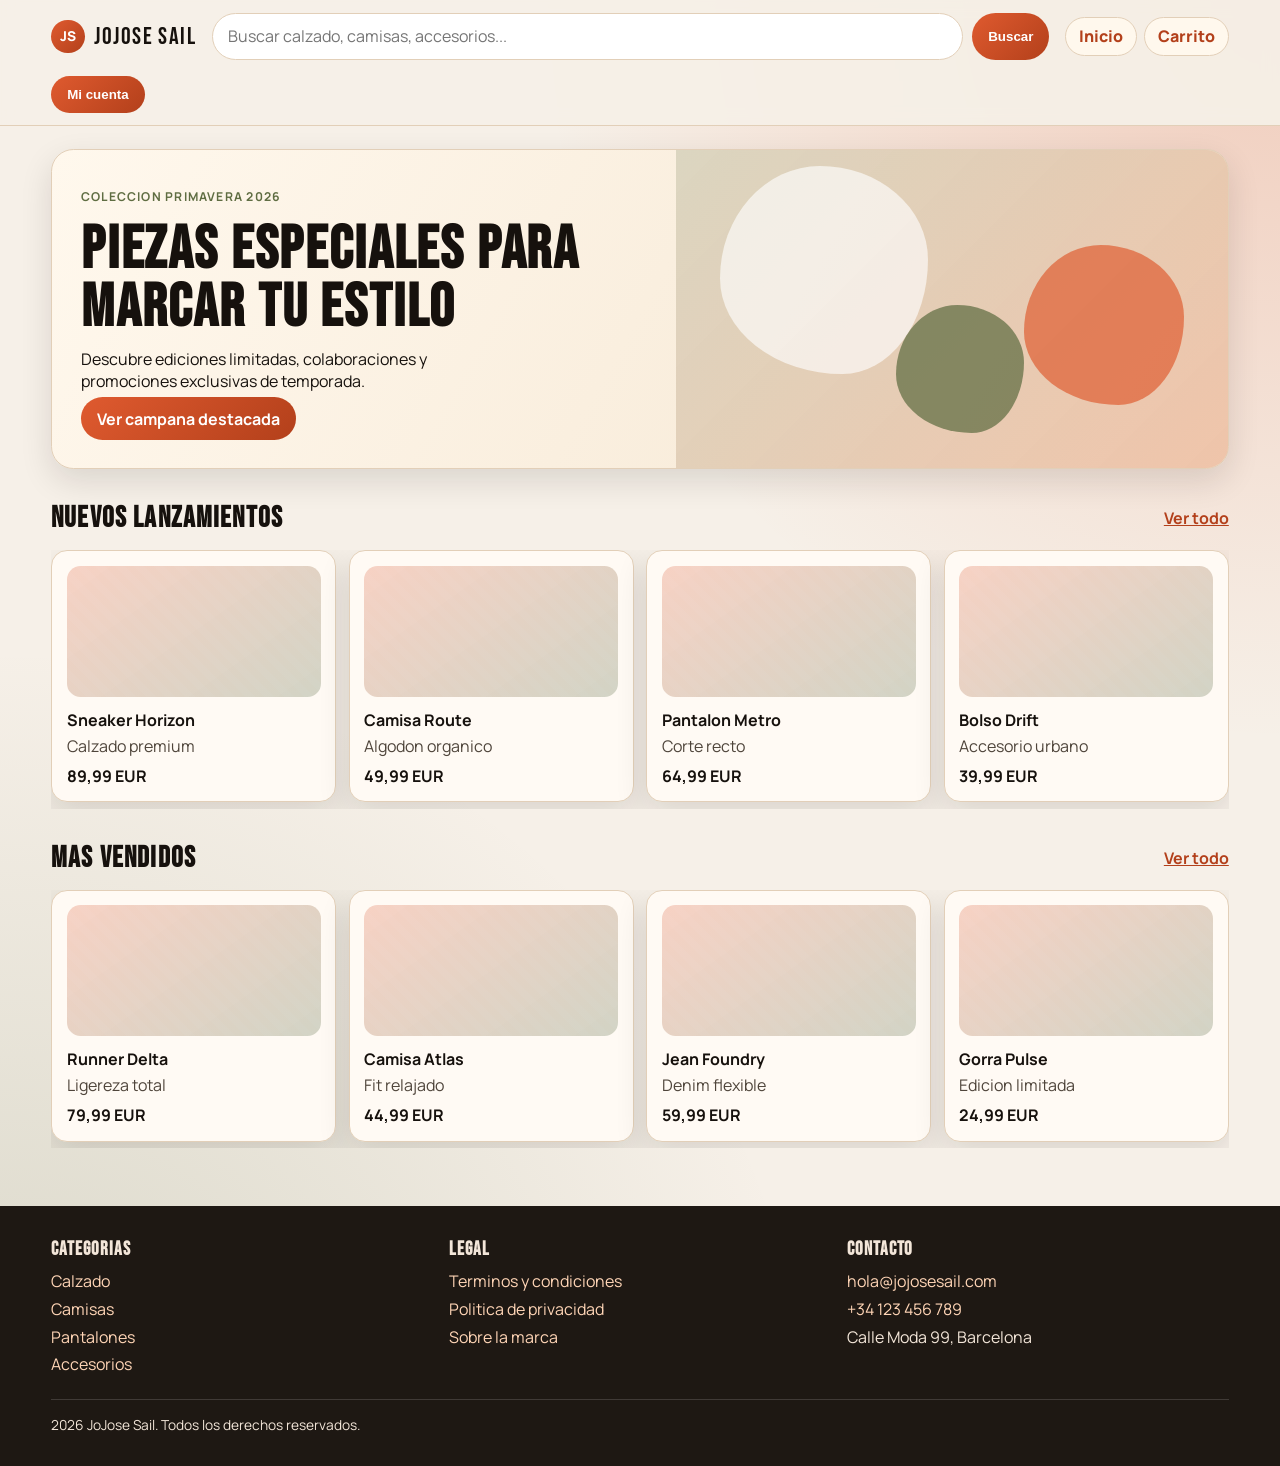
==== commit 6a61e141: "index con conflictos solucionados" ====
--- a/index.html
+++ b/index.html
@@ -1,278 +1,108 @@
-<!DOCTYPE html>
-<html lang="es" itemscope itemtype="http://schema.org/WebPage">
+<!doctype html>
+<html lang="es">
   <head>
     <meta charset="UTF-8" />
     <meta name="viewport" content="width=device-width, initial-scale=1.0" />
-    <title>Catálogo | E-commerce Profesional</title>
-    <meta name="description" content="Catálogo de e-commerce elegante y moderno con filtros de categoría y talla." />
-    <script src="https://cdn.jsdelivr.net/npm/@tailwindcss/browser@4"></script>
+    <title>JoJose Sail | Home</title>
+    <link rel="preconnect" href="https://fonts.googleapis.com" />
+    <link rel="preconnect" href="https://fonts.gstatic.com" crossorigin />
+    <link
+      href="https://fonts.googleapis.com/css2?family=Bebas+Neue&family=Manrope:wght@400;600;700;800&display=swap"
+      rel="stylesheet"
+    />
+    <link rel="stylesheet" href="styles.css" />
   </head>
-  <body class="bg-slate-950 text-slate-100 antialiased">
-    <header class="border-b border-slate-800 bg-slate-900/90 backdrop-blur-sm sticky top-0 z-20">
-      <div class="mx-auto flex max-w-7xl items-center justify-between gap-4 px-6 py-5">
-        <a href="#" class="flex items-center gap-3 text-slate-100">
-          <span class="inline-flex h-11 w-11 items-center justify-center rounded-2xl bg-gradient-to-br from-teal-400 to-cyan-500 text-2xl font-semibold shadow-lg shadow-cyan-500/20">E</span>
-          <div>
-            <p class="text-sm uppercase tracking-[0.25em] text-slate-400">E-commerce</p>
-            <p class="text-lg font-semibold">Catálogo Premium</p>
+  <body>
+    <div class="page-shell">
+      <div id="site-navbar"></div>
+
+      <main>
+        <section class="hero" aria-labelledby="hero-title">
+          <div class="hero-copy">
+            <p class="eyebrow">Coleccion Primavera 2026</p>
+            <h1 id="hero-title">Piezas especiales para marcar tu estilo</h1>
+            <p>
+              Descubre ediciones limitadas, colaboraciones y promociones exclusivas de temporada.
+            </p>
+            <a href="producto.html" class="hero-cta">Ver campana destacada</a>
           </div>
-        </a>
+          <div class="hero-media" aria-hidden="true">
+            <div class="shape shape-a"></div>
+            <div class="shape shape-b"></div>
+            <div class="shape shape-c"></div>
+          </div>
+        </section>
 
-        <nav aria-label="Navegación principal" class="hidden items-center gap-8 md:flex text-slate-300">
-          <a href="#catalogo" class="transition hover:text-white">Catálogo</a>
-          <a href="#filtros" class="transition hover:text-white">Filtros</a>
-          <a href="#footer" class="transition hover:text-white">Contacto</a>
-        </nav>
+        <section class="product-strip" aria-labelledby="new-launches-title">
+          <div class="strip-header">
+            <h2 id="new-launches-title">Nuevos lanzamientos</h2>
+            <a href="producto.html">Ver todo</a>
+          </div>
+          <div class="horizontal-list">
+            <article class="product-card">
+              <div class="thumb"></div>
+              <h3>Sneaker Horizon</h3>
+              <p>Calzado premium</p>
+              <strong>89,99 EUR</strong>
+            </article>
+            <article class="product-card">
+              <div class="thumb"></div>
+              <h3>Camisa Route</h3>
+              <p>Algodon organico</p>
+              <strong>49,99 EUR</strong>
+            </article>
+            <article class="product-card">
+              <div class="thumb"></div>
+              <h3>Pantalon Metro</h3>
+              <p>Corte recto</p>
+              <strong>64,99 EUR</strong>
+            </article>
+            <article class="product-card">
+              <div class="thumb"></div>
+              <h3>Bolso Drift</h3>
+              <p>Accesorio urbano</p>
+              <strong>39,99 EUR</strong>
+            </article>
+          </div>
+        </section>
 
-        <a href="#catalogo" class="rounded-full bg-cyan-500 px-5 py-2 text-sm font-semibold text-slate-950 transition hover:bg-cyan-400">Ver productos</a>
-      </div>
-    </header>
+        <section class="product-strip" aria-labelledby="best-sellers-title">
+          <div class="strip-header">
+            <h2 id="best-sellers-title">Mas vendidos</h2>
+            <a href="producto.html">Ver todo</a>
+          </div>
+          <div class="horizontal-list">
+            <article class="product-card">
+              <div class="thumb"></div>
+              <h3>Runner Delta</h3>
+              <p>Ligereza total</p>
+              <strong>79,99 EUR</strong>
+            </article>
+            <article class="product-card">
+              <div class="thumb"></div>
+              <h3>Camisa Atlas</h3>
+              <p>Fit relajado</p>
+              <strong>44,99 EUR</strong>
+            </article>
+            <article class="product-card">
+              <div class="thumb"></div>
+              <h3>Jean Foundry</h3>
+              <p>Denim flexible</p>
+              <strong>59,99 EUR</strong>
+            </article>
+            <article class="product-card">
+              <div class="thumb"></div>
+              <h3>Gorra Pulse</h3>
+              <p>Edicion limitada</p>
+              <strong>24,99 EUR</strong>
+            </article>
+          </div>
+        </section>
+      </main>
 
-    <main>
-      <section class="relative overflow-hidden border-b border-slate-800 bg-[radial-gradient(circle_at_top,_rgba(56,189,248,0.12),_transparent_40%)]">
-        <div class="mx-auto max-w-7xl px-6 py-16 sm:py-20 lg:flex lg:items-center lg:justify-between lg:px-8">
-          <div class="max-w-2xl">
-            <span class="inline-flex rounded-full bg-cyan-500/10 px-3 py-1 text-sm font-semibold uppercase tracking-[0.3em] text-cyan-300">Nuevo prototipo</span>
-            <h1 class="mt-6 text-4xl font-semibold tracking-tight text-white sm:text-5xl lg:text-6xl">Catálogo de moda con diseño profesional y filtros inteligentes.</h1>
-            <p class="mt-6 max-w-xl text-lg leading-8 text-slate-300">Explora una experiencia de compra moderna, responsiva y elegante con navegación clara, filtros de categoría y talla, y fichas de producto optimizadas para conversiones.</p>
-            <div class="mt-10 flex flex-wrap gap-4">
-              <a href="#catalogo" class="inline-flex items-center justify-center rounded-full bg-white px-6 py-3 text-sm font-semibold text-slate-950 shadow-lg shadow-slate-950/5 transition hover:bg-slate-100">Ir al catálogo</a>
-              <a href="#filtros" class="inline-flex items-center justify-center rounded-full border border-slate-700 bg-slate-900/80 px-6 py-3 text-sm font-semibold text-slate-200 transition hover:border-slate-500">Ver filtros</a>
-            </div>
-          </div>
-          <div class="mt-12 lg:mt-0">
-            <div class="grid gap-6 sm:grid-cols-2 lg:grid-cols-1">
-              <article class="rounded-[2rem] border border-slate-800/80 bg-slate-950/90 p-6 shadow-2xl shadow-slate-950/20">
-                <p class="text-sm uppercase tracking-[0.3em] text-cyan-300">Featured</p>
-                <h2 class="mt-4 text-2xl font-semibold text-white">Colección cápsula</h2>
-                <p class="mt-4 text-slate-400">Prendas seleccionadas con cortes modernos, tejidos de alta calidad y un estilo minimalista para un look effortless.</p>
-                <div class="mt-6 flex flex-wrap gap-3 text-sm text-slate-400">
-                  <span class="rounded-full bg-slate-900/80 px-3 py-1">Sostenible</span>
-                  <span class="rounded-full bg-slate-900/80 px-3 py-1">Urban</span>
-                  <span class="rounded-full bg-slate-900/80 px-3 py-1">Premium</span>
-                </div>
-              </article>
-              <div class="rounded-[2rem] border border-slate-800/80 bg-slate-950/90 p-6 shadow-2xl shadow-slate-950/20">
-                <p class="text-sm uppercase tracking-[0.3em] text-cyan-300">Diseño</p>
-                <p class="mt-4 text-slate-300">Optimizado para móviles, con tipografía legible, espacios generosos y botones claros que respetan las mejores prácticas de UX.</p>
-              </div>
-            </div>
-          </div>
-        </div>
-      </section>
+      <div id="site-footer"></div>
+    </div>
 
-      <section id="catalogo" class="mx-auto max-w-7xl px-6 py-16 sm:px-8">
-        <div class="flex flex-col gap-5 lg:flex-row lg:items-start lg:gap-10">
-          <aside id="filtros" class="w-full max-w-xs flex-none rounded-3xl border border-slate-800/90 bg-slate-900/90 p-6 shadow-xl shadow-slate-950/10 lg:sticky lg:top-8">
-            <div class="mb-8">
-              <p class="text-sm uppercase tracking-[0.25em] text-cyan-300">Filtro</p>
-              <h2 class="mt-3 text-2xl font-semibold text-white">Refina tu búsqueda</h2>
-              <p class="mt-3 text-sm leading-6 text-slate-400">Encuentra prendas por categoría, talla y estilo con un diseño ordenado y accesible.</p>
-            </div>
-
-            <div class="space-y-7">
-              <div>
-                <div class="flex items-center justify-between">
-                  <h3 class="text-base font-semibold text-white">Categoría</h3>
-                  <span class="text-sm text-slate-500">4 opciones</span>
-                </div>
-                <div class="mt-4 space-y-3">
-                  <label class="flex items-center gap-3 rounded-2xl border border-slate-800/90 bg-slate-950/80 px-4 py-3 text-sm transition hover:border-cyan-500/50">
-                    <input type="checkbox" name="categoria" value="ropa" class="h-4 w-4 rounded border-slate-700 bg-slate-900 text-cyan-500 focus:ring-cyan-500" />
-                    <span>Ropa</span>
-                  </label>
-                  <label class="flex items-center gap-3 rounded-2xl border border-slate-800/90 bg-slate-950/80 px-4 py-3 text-sm transition hover:border-cyan-500/50">
-                    <input type="checkbox" name="categoria" value="calzado" class="h-4 w-4 rounded border-slate-700 bg-slate-900 text-cyan-500 focus:ring-cyan-500" />
-                    <span>Calzado</span>
-                  </label>
-                  <label class="flex items-center gap-3 rounded-2xl border border-slate-800/90 bg-slate-950/80 px-4 py-3 text-sm transition hover:border-cyan-500/50">
-                    <input type="checkbox" name="categoria" value="accesorios" class="h-4 w-4 rounded border-slate-700 bg-slate-900 text-cyan-500 focus:ring-cyan-500" />
-                    <span>Accesorios</span>
-                  </label>
-                  <label class="flex items-center gap-3 rounded-2xl border border-slate-800/90 bg-slate-950/80 px-4 py-3 text-sm transition hover:border-cyan-500/50">
-                    <input type="checkbox" name="categoria" value="destacados" class="h-4 w-4 rounded border-slate-700 bg-slate-900 text-cyan-500 focus:ring-cyan-500" />
-                    <span>Destacados</span>
-                  </label>
-                </div>
-              </div>
-
-              <div>
-                <div class="flex items-center justify-between">
-                  <h3 class="text-base font-semibold text-white">Talla</h3>
-                  <span class="text-sm text-slate-500">6 opciones</span>
-                </div>
-                <div class="mt-4 grid gap-3 sm:grid-cols-2">
-                  <label class="flex items-center justify-center rounded-2xl border border-slate-800/90 bg-slate-950/80 px-4 py-3 text-sm transition hover:border-cyan-500/50">
-                    <input type="checkbox" name="talla" value="xs" class="h-4 w-4 rounded border-slate-700 bg-slate-900 text-cyan-500 focus:ring-cyan-500" />
-                    <span>XS</span>
-                  </label>
-                  <label class="flex items-center justify-center rounded-2xl border border-slate-800/90 bg-slate-950/80 px-4 py-3 text-sm transition hover:border-cyan-500/50">
-                    <input type="checkbox" name="talla" value="s" class="h-4 w-4 rounded border-slate-700 bg-slate-900 text-cyan-500 focus:ring-cyan-500" />
-                    <span>S</span>
-                  </label>
-                  <label class="flex items-center justify-center rounded-2xl border border-slate-800/90 bg-slate-950/80 px-4 py-3 text-sm transition hover:border-cyan-500/50">
-                    <input type="checkbox" name="talla" value="m" class="h-4 w-4 rounded border-slate-700 bg-slate-900 text-cyan-500 focus:ring-cyan-500" />
-                    <span>M</span>
-                  </label>
-                  <label class="flex items-center justify-center rounded-2xl border border-slate-800/90 bg-slate-950/80 px-4 py-3 text-sm transition hover:border-cyan-500/50">
-                    <input type="checkbox" name="talla" value="l" class="h-4 w-4 rounded border-slate-700 bg-slate-900 text-cyan-500 focus:ring-cyan-500" />
-                    <span>L</span>
-                  </label>
-                  <label class="flex items-center justify-center rounded-2xl border border-slate-800/90 bg-slate-950/80 px-4 py-3 text-sm transition hover:border-cyan-500/50">
-                    <input type="checkbox" name="talla" value="xl" class="h-4 w-4 rounded border-slate-700 bg-slate-900 text-cyan-500 focus:ring-cyan-500" />
-                    <span>XL</span>
-                  </label>
-                  <label class="flex items-center justify-center rounded-2xl border border-slate-800/90 bg-slate-950/80 px-4 py-3 text-sm transition hover:border-cyan-500/50">
-                    <input type="checkbox" name="talla" value="uni" class="h-4 w-4 rounded border-slate-700 bg-slate-900 text-cyan-500 focus:ring-cyan-500" />
-                    <span>Única</span>
-                  </label>
-                </div>
-              </div>
-
-              <div class="rounded-3xl border border-slate-800/90 bg-slate-950/70 p-5">
-                <h3 class="text-base font-semibold text-white">Conexión de equipo</h3>
-                <p class="mt-3 text-sm leading-6 text-slate-400">Este catálogo está desarrollado con HTML semántico, Tailwind, Schema.org y diseño responsivo. Es ideal para trabajar en equipo con ramas y commits claros.</p>
-              </div>
-            </div>
-          </aside>
-
-          <section class="min-w-0 flex-1">
-            <div class="mb-8 flex items-center justify-between gap-4 rounded-3xl border border-slate-800/80 bg-slate-900/80 p-6 shadow-xl shadow-slate-950/10">
-              <div>
-                <p class="text-sm uppercase tracking-[0.3em] text-cyan-300">Resultados</p>
-                <h2 class="mt-3 text-3xl font-semibold text-white">24 productos</h2>
-                <p class="mt-2 text-sm text-slate-400">Selecciona la prenda perfecta para tu look con la mejor experiencia de compra.</p>
-              </div>
-              <div class="hidden sm:flex items-center gap-3 rounded-full bg-slate-950/80 px-4 py-2 text-sm text-slate-300">
-                <span class="rounded-full bg-slate-800 px-3 py-1">Ordenado por: Relevancia</span>
-                <span class="rounded-full bg-slate-800 px-3 py-1">Mejor valoración</span>
-              </div>
-            </div>
-
-            <div class="grid gap-6 sm:grid-cols-2 xl:grid-cols-3">
-              <article itemScope itemType="http://schema.org/Product" class="group overflow-hidden rounded-[2rem] border border-slate-800/90 bg-slate-900/80 shadow-2xl shadow-slate-950/20 transition hover:-translate-y-1 hover:border-cyan-500/60">
-                <a href="#" class="block overflow-hidden">
-                  <img src="https://images.unsplash.com/photo-1512436991641-6745cdb1723f?auto=format&fit=crop&w=900&q=80" alt="Chaqueta urbana negra" class="h-72 w-full object-cover transition duration-500 group-hover:scale-105" />
-                </a>
-                <div class="space-y-4 p-6">
-                  <div class="flex items-center justify-between gap-3 text-slate-400">
-                    <span class="rounded-full bg-slate-950/80 px-3 py-1 text-xs uppercase tracking-[0.24em]">Chaquetas</span>
-                    <span class="text-sm font-medium text-cyan-300">4.9 ★</span>
-                  </div>
-                  <a href="#" itemProp="name" class="text-xl font-semibold text-white transition hover:text-cyan-300">Chaqueta urbana</a>
-                  <p itemProp="description" class="text-sm leading-6 text-slate-400">Corte moderno, acolchado ligero y detalles minimalistas para ciudad y oficina.</p>
-                  <div class="flex items-center justify-between gap-4 text-white">
-                    <p class="text-lg font-semibold">$98.00</p>
-                    <span class="rounded-full bg-slate-800 px-3 py-1 text-sm text-slate-300">Disponible XS-XL</span>
-                  </div>
-                  <div class="flex flex-wrap gap-2 text-sm text-slate-400">
-                    <span class="rounded-full bg-slate-950/80 px-3 py-1">Negro</span>
-                    <span class="rounded-full bg-slate-950/80 px-3 py-1">Manga larga</span>
-                    <span class="rounded-full bg-slate-950/80 px-3 py-1">Forro interior</span>
-                  </div>
-                </div>
-              </article>
-
-              <article itemScope itemType="http://schema.org/Product" class="group overflow-hidden rounded-[2rem] border border-slate-800/90 bg-slate-900/80 shadow-2xl shadow-slate-950/20 transition hover:-translate-y-1 hover:border-cyan-500/60">
-                <a href="#" class="block overflow-hidden">
-                  <img src="https://images.unsplash.com/photo-1521572163474-6864f9cf17ab?auto=format&fit=crop&w=900&q=80" alt="Vestido de verano color crema" class="h-72 w-full object-cover transition duration-500 group-hover:scale-105" />
-                </a>
-                <div class="space-y-4 p-6">
-                  <div class="flex items-center justify-between gap-3 text-slate-400">
-                    <span class="rounded-full bg-slate-950/80 px-3 py-1 text-xs uppercase tracking-[0.24em]">Vestidos</span>
-                    <span class="text-sm font-medium text-cyan-300">4.8 ★</span>
-                  </div>
-                  <a href="#" itemProp="name" class="text-xl font-semibold text-white transition hover:text-cyan-300">Vestido crema</a>
-                  <p itemProp="description" class="text-sm leading-6 text-slate-400">Diseño fluido con textura suave, ideal para estilismos de día y eventos casuales.</p>
-                  <div class="flex items-center justify-between gap-4 text-white">
-                    <p class="text-lg font-semibold">$74.00</p>
-                    <span class="rounded-full bg-slate-800 px-3 py-1 text-sm text-slate-300">Disponible S-XL</span>
-                  </div>
-                  <div class="flex flex-wrap gap-2 text-sm text-slate-400">
-                    <span class="rounded-full bg-slate-950/80 px-3 py-1">Crema</span>
-                    <span class="rounded-full bg-slate-950/80 px-3 py-1">Verano</span>
-                    <span class="rounded-full bg-slate-950/80 px-3 py-1">Ligero</span>
-                  </div>
-                </div>
-              </article>
-
-              <article itemScope itemType="http://schema.org/Product" class="group overflow-hidden rounded-[2rem] border border-slate-800/90 bg-slate-900/80 shadow-2xl shadow-slate-950/20 transition hover:-translate-y-1 hover:border-cyan-500/60">
-                <a href="#" class="block overflow-hidden">
-                  <img src="https://images.unsplash.com/photo-1526170375885-4d8ecf77b99f?auto=format&fit=crop&w=900&q=80" alt="Zapatillas modernas blancas" class="h-72 w-full object-cover transition duration-500 group-hover:scale-105" />
-                </a>
-                <div class="space-y-4 p-6">
-                  <div class="flex items-center justify-between gap-3 text-slate-400">
-                    <span class="rounded-full bg-slate-950/80 px-3 py-1 text-xs uppercase tracking-[0.24em]">Calzado</span>
-                    <span class="text-sm font-medium text-cyan-300">4.7 ★</span>
-                  </div>
-                  <a href="#" itemProp="name" class="text-xl font-semibold text-white transition hover:text-cyan-300">Zapatillas blancas</a>
-                  <p itemProp="description" class="text-sm leading-6 text-slate-400">Silhouette minimalista con suela ligera y detalles urbanos para uso diario.</p>
-                  <div class="flex items-center justify-between gap-4 text-white">
-                    <p class="text-lg font-semibold">$82.00</p>
-                    <span class="rounded-full bg-slate-800 px-3 py-1 text-sm text-slate-300">Disponible 36-42</span>
-                  </div>
-                  <div class="flex flex-wrap gap-2 text-sm text-slate-400">
-                    <span class="rounded-full bg-slate-950/80 px-3 py-1">Blanco</span>
-                    <span class="rounded-full bg-slate-950/80 px-3 py-1">Streetwear</span>
-                    <span class="rounded-full bg-slate-950/80 px-3 py-1">Suela ligera</span>
-                  </div>
-                </div>
-              </article>
-
-              <article itemScope itemType="http://schema.org/Product" class="group overflow-hidden rounded-[2rem] border border-slate-800/90 bg-slate-900/80 shadow-2xl shadow-slate-950/20 transition hover:-translate-y-1 hover:border-cyan-500/60">
-                <a href="#" class="block overflow-hidden">
-                  <img src="https://images.unsplash.com/photo-1512436991641-6745cdb1723f?auto=format&fit=crop&w=900&q=80" alt="Sudadera con logo discreto" class="h-72 w-full object-cover transition duration-500 group-hover:scale-105" />
-                </a>
-                <div class="space-y-4 p-6">
-                  <div class="flex items-center justify-between gap-3 text-slate-400">
-                    <span class="rounded-full bg-slate-950/80 px-3 py-1 text-xs uppercase tracking-[0.24em]">Sudaderas</span>
-                    <span class="text-sm font-medium text-cyan-300">4.6 ★</span>
-                  </div>
-                  <a href="#" itemProp="name" class="text-xl font-semibold text-white transition hover:text-cyan-300">Sudadera minimalista</a>
-                  <p itemProp="description" class="text-sm leading-6 text-slate-400">Con capucha ajustable, corte relajado y una paleta de colores premium.</p>
-                  <div class="flex items-center justify-between gap-4 text-white">
-                    <p class="text-lg font-semibold">$64.00</p>
-                    <span class="rounded-full bg-slate-800 px-3 py-1 text-sm text-slate-300">Disponible S-XL</span>
-                  </div>
-                  <div class="flex flex-wrap gap-2 text-sm text-slate-400">
-                    <span class="rounded-full bg-slate-950/80 px-3 py-1">Gris</span>
-                    <span class="rounded-full bg-slate-950/80 px-3 py-1">Casual</span>
-                    <span class="rounded-full bg-slate-950/80 px-3 py-1">Con capucha</span>
-                  </div>
-                </div>
-              </article>
-            </div>
-          </section>
-        </div>
-      </section>
-    </main>
-
-    <footer id="footer" class="border-t border-slate-800 bg-slate-900/90 px-6 py-12 text-slate-400 sm:px-8">
-      <div class="mx-auto max-w-7xl">
-        <div class="grid gap-10 lg:grid-cols-[1.5fr_1fr_1fr]">
-          <div>
-            <p class="text-sm uppercase tracking-[0.3em] text-cyan-300">E-commerce</p>
-            <p class="mt-4 max-w-xl text-sm leading-7 text-slate-300">Un catálogo diseñado para equipos que construyen prototipos de e-commerce con metodologías modernas y buen uso de Git.</p>
-          </div>
-          <div>
-            <p class="text-sm font-semibold uppercase tracking-[0.2em] text-slate-200">Enlaces</p>
-            <ul class="mt-4 space-y-3 text-sm">
-              <li><a href="#catalogo" class="transition hover:text-white">Catálogo</a></li>
-              <li><a href="#filtros" class="transition hover:text-white">Filtros</a></li>
-              <li><a href="#" class="transition hover:text-white">Soporte</a></li>
-            </ul>
-          </div>
-          <div>
-            <p class="text-sm font-semibold uppercase tracking-[0.2em] text-slate-200">Contacto</p>
-            <p class="mt-4 text-sm leading-7">hola@ecommerceproyecto.com</p>
-            <p class="mt-2 text-sm leading-7">+34 600 123 456</p>
-          </div>
-        </div>
-
-        <div class="mt-10 border-t border-slate-800 pt-8 text-sm text-slate-500">
-          <p>© 2026 E-commerce Profesional. Diseñado con HTML semántico, Tailwind CSS y Schema.org.</p>
-        </div>
-      </div>
-    </footer>
+    <script src="components.js"></script>
   </body>
-</html>+</html>
--- a/styles.css
+++ b/styles.css
@@ -0,0 +1,884 @@
+:root {
+  --ink: #16110d;
+  --paper: #f6f0e8;
+  --sand: #e8dac6;
+  --accent: #df5a2f;
+  --accent-dark: #b3401b;
+  --olive: #5f6d42;
+  --card: #fffaf4;
+  --line: #e2cfb8;
+  --shadow: 0 12px 32px rgba(22, 17, 13, 0.12);
+}
+
+* {
+  box-sizing: border-box;
+}
+
+html,
+body {
+  margin: 0;
+  padding: 0;
+}
+
+body {
+  font-family: "Manrope", sans-serif;
+  color: var(--ink);
+  background:
+    radial-gradient(circle at 100% 0%, rgba(223, 90, 47, 0.24), transparent 38%),
+    radial-gradient(circle at 0% 100%, rgba(95, 109, 66, 0.2), transparent 42%),
+    var(--paper);
+}
+
+.page-shell {
+  min-height: 100vh;
+}
+
+.topbar {
+  position: sticky;
+  top: 0;
+  z-index: 20;
+  display: grid;
+  grid-template-columns: auto 1fr auto;
+  gap: 1rem;
+  align-items: center;
+  padding: 0.8rem 4vw;
+  background: rgba(246, 240, 232, 0.92);
+  backdrop-filter: blur(8px);
+  border-bottom: 1px solid var(--line);
+}
+
+.logo {
+  display: inline-flex;
+  align-items: center;
+  gap: 0.6rem;
+  text-decoration: none;
+  color: var(--ink);
+}
+
+.logo-mark {
+  width: 2.1rem;
+  height: 2.1rem;
+  border-radius: 50%;
+  background: linear-gradient(135deg, var(--accent), var(--accent-dark));
+  color: #fff;
+  display: grid;
+  place-items: center;
+  font-size: 0.85rem;
+  font-weight: 800;
+}
+
+.logo-text {
+  font-family: "Bebas Neue", sans-serif;
+  letter-spacing: 0.06em;
+  font-size: 1.5rem;
+}
+
+.search-wrap {
+  display: grid;
+  grid-template-columns: 1fr auto;
+  gap: 0.55rem;
+}
+
+.quick-links {
+  display: inline-flex;
+  gap: 0.45rem;
+  align-items: center;
+}
+
+.quick-links a {
+  text-decoration: none;
+  color: var(--accent-dark);
+  font-weight: 800;
+  border: 1px solid var(--line);
+  border-radius: 999px;
+  padding: 0.46rem 0.8rem;
+  background: #fff8ed;
+}
+
+.search-wrap input {
+  border: 1px solid var(--line);
+  border-radius: 999px;
+  padding: 0.72rem 0.95rem;
+  background: #fff;
+  font: inherit;
+}
+
+.search-wrap button,
+.account-menu button,
+.hero-cta {
+  border: 0;
+  border-radius: 999px;
+  background: linear-gradient(135deg, var(--accent), var(--accent-dark));
+  color: #fff;
+  font-weight: 700;
+  padding: 0.68rem 1rem;
+  cursor: pointer;
+  text-decoration: none;
+}
+
+.account-menu button {
+  white-space: nowrap;
+}
+
+.sr-only {
+  position: absolute;
+  width: 1px;
+  height: 1px;
+  padding: 0;
+  margin: -1px;
+  overflow: hidden;
+  clip: rect(0, 0, 0, 0);
+  border: 0;
+}
+
+main {
+  display: grid;
+  gap: 2rem;
+  padding: 1.4rem 4vw 2.6rem;
+}
+
+.hero {
+  display: grid;
+  grid-template-columns: 1.1fr 1fr;
+  gap: 1rem;
+  min-height: 20rem;
+  background: linear-gradient(120deg, #fff8ed, #f5e6d1);
+  border: 1px solid var(--line);
+  border-radius: 1.4rem;
+  box-shadow: var(--shadow);
+  overflow: hidden;
+}
+
+.hero-copy {
+  padding: 1.8rem;
+  align-self: center;
+  animation: rise-in 0.55s ease-out both;
+}
+
+.eyebrow {
+  margin: 0;
+  color: var(--olive);
+  letter-spacing: 0.1em;
+  text-transform: uppercase;
+  font-weight: 700;
+  font-size: 0.76rem;
+}
+
+.hero h1 {
+  margin: 0.42rem 0 0.7rem;
+  font-family: "Bebas Neue", sans-serif;
+  font-size: clamp(2rem, 4.8vw, 3.8rem);
+  line-height: 0.95;
+  letter-spacing: 0.03em;
+}
+
+.hero p {
+  margin: 0 0 1rem;
+  max-width: 40ch;
+}
+
+.hero-media {
+  position: relative;
+  isolation: isolate;
+  background: linear-gradient(135deg, rgba(95, 109, 66, 0.2), rgba(223, 90, 47, 0.24));
+}
+
+.shape {
+  position: absolute;
+  border-radius: 48% 52% 41% 59% / 54% 45% 55% 46%;
+  animation: floaty 4.4s ease-in-out infinite;
+}
+
+.shape-a {
+  width: 13rem;
+  height: 13rem;
+  top: 1rem;
+  left: 8%;
+  background: rgba(255, 255, 255, 0.62);
+}
+
+.shape-b {
+  width: 10rem;
+  height: 10rem;
+  right: 8%;
+  top: 30%;
+  background: rgba(223, 90, 47, 0.68);
+  animation-delay: 0.65s;
+}
+
+.shape-c {
+  width: 8rem;
+  height: 8rem;
+  left: 40%;
+  bottom: 11%;
+  background: rgba(95, 109, 66, 0.72);
+  animation-delay: 1s;
+}
+
+.product-strip {
+  display: grid;
+  gap: 0.9rem;
+}
+
+.strip-header {
+  display: flex;
+  align-items: center;
+  justify-content: space-between;
+}
+
+.strip-header h2 {
+  margin: 0;
+  font-family: "Bebas Neue", sans-serif;
+  font-size: 1.8rem;
+  letter-spacing: 0.04em;
+}
+
+.strip-header a {
+  color: var(--accent-dark);
+  font-weight: 700;
+}
+
+.horizontal-list {
+  display: grid;
+  grid-auto-flow: column;
+  grid-auto-columns: minmax(13rem, 1fr);
+  gap: 0.8rem;
+  overflow-x: auto;
+  padding-bottom: 0.4rem;
+  scroll-snap-type: x mandatory;
+}
+
+.horizontal-list::-webkit-scrollbar {
+  height: 0.5rem;
+}
+
+.horizontal-list::-webkit-scrollbar-thumb {
+  background: #ccb293;
+  border-radius: 999px;
+}
+
+.product-card {
+  scroll-snap-align: start;
+  border: 1px solid var(--line);
+  border-radius: 1rem;
+  background: var(--card);
+  box-shadow: var(--shadow);
+  padding: 0.9rem;
+  transform: translateY(8px);
+  opacity: 0;
+  animation: rise-in 0.45s ease-out forwards;
+}
+
+.product-card:nth-child(2) {
+  animation-delay: 0.1s;
+}
+
+.product-card:nth-child(3) {
+  animation-delay: 0.2s;
+}
+
+.product-card:nth-child(4) {
+  animation-delay: 0.3s;
+}
+
+.thumb {
+  height: 8.2rem;
+  border-radius: 0.85rem;
+  margin-bottom: 0.75rem;
+  background:
+    linear-gradient(145deg, rgba(223, 90, 47, 0.26), rgba(95, 109, 66, 0.28)),
+    repeating-linear-gradient(
+      45deg,
+      rgba(255, 255, 255, 0.5) 0,
+      rgba(255, 255, 255, 0.5) 7px,
+      rgba(255, 255, 255, 0.25) 7px,
+      rgba(255, 255, 255, 0.25) 14px
+    );
+}
+
+.product-card h3 {
+  margin: 0;
+  font-size: 1rem;
+}
+
+.product-card p {
+  margin: 0.25rem 0 0.5rem;
+  color: #4f453b;
+}
+
+.site-footer {
+  margin-top: 1rem;
+  background: #1e1813;
+  color: #f3e6d9;
+  padding: 2rem 4vw;
+}
+
+.footer-grid {
+  display: grid;
+  grid-template-columns: repeat(3, minmax(0, 1fr));
+  gap: 1rem;
+}
+
+.site-footer h3 {
+  margin: 0 0 0.6rem;
+  font-family: "Bebas Neue", sans-serif;
+  letter-spacing: 0.05em;
+}
+
+.site-footer ul {
+  margin: 0;
+  padding: 0;
+  list-style: none;
+  display: grid;
+  gap: 0.35rem;
+}
+
+.site-footer a {
+  color: #ffd5b6;
+  text-decoration: none;
+}
+
+.footer-note {
+  margin: 1.5rem 0 0;
+  border-top: 1px solid rgba(255, 255, 255, 0.15);
+  padding-top: 0.9rem;
+  font-size: 0.86rem;
+}
+
+@keyframes rise-in {
+  from {
+    transform: translateY(8px);
+    opacity: 0;
+  }
+  to {
+    transform: translateY(0);
+    opacity: 1;
+  }
+}
+
+@keyframes floaty {
+  0%,
+  100% {
+    transform: translateY(0);
+  }
+  50% {
+    transform: translateY(-12px);
+  }
+}
+
+@media (max-width: 980px) {
+  .topbar {
+    grid-template-columns: 1fr;
+  }
+
+  .quick-links {
+    justify-content: start;
+  }
+
+  .hero {
+    grid-template-columns: 1fr;
+  }
+
+  .hero-media {
+    min-height: 13rem;
+  }
+
+  .footer-grid {
+    grid-template-columns: 1fr 1fr;
+  }
+}
+
+@media (max-width: 640px) {
+  .search-wrap {
+    grid-template-columns: 1fr;
+  }
+
+  .footer-grid {
+    grid-template-columns: 1fr;
+  }
+
+  .hero-copy {
+    padding: 1.3rem;
+  }
+}
+
+.cart-main {
+  padding-top: 1.8rem;
+}
+
+.cart-header {
+  display: grid;
+  gap: 0.35rem;
+}
+
+.cart-header h1 {
+  margin: 0;
+  font-family: "Bebas Neue", sans-serif;
+  font-size: clamp(2.1rem, 5vw, 3.2rem);
+  letter-spacing: 0.05em;
+}
+
+.cart-header p {
+  margin: 0;
+}
+
+.cart-layout {
+  display: grid;
+  grid-template-columns: 1.5fr minmax(16rem, 0.7fr);
+  gap: 1rem;
+  align-items: start;
+}
+
+.cart-list {
+  display: grid;
+  gap: 0.85rem;
+}
+
+.cart-item {
+  display: grid;
+  grid-template-columns: 5.4rem 1fr 9rem 6rem 9rem;
+  gap: 0.8rem;
+  align-items: center;
+  background: var(--card);
+  border: 1px solid var(--line);
+  border-radius: 1rem;
+  box-shadow: var(--shadow);
+  padding: 0.9rem;
+}
+
+.cart-thumb {
+  width: 5.4rem;
+  height: 5.4rem;
+  border-radius: 0.8rem;
+  background:
+    linear-gradient(145deg, rgba(223, 90, 47, 0.3), rgba(95, 109, 66, 0.32)),
+    repeating-linear-gradient(
+      45deg,
+      rgba(255, 255, 255, 0.5) 0,
+      rgba(255, 255, 255, 0.5) 7px,
+      rgba(255, 255, 255, 0.25) 7px,
+      rgba(255, 255, 255, 0.25) 14px
+    );
+}
+
+.cart-product-info h2 {
+  margin: 0;
+  font-size: 1.05rem;
+}
+
+.cart-product-info p {
+  margin: 0.2rem 0 0;
+  color: #4f453b;
+}
+
+.cart-unit-price,
+.cart-line-total {
+  margin: 0;
+  font-weight: 700;
+}
+
+.qty-wrap {
+  display: inline-grid;
+}
+
+.qty-input {
+  width: 100%;
+  max-width: 5.2rem;
+  border: 1px solid var(--line);
+  border-radius: 0.65rem;
+  padding: 0.5rem;
+  font: inherit;
+  text-align: center;
+  background: #fff;
+}
+
+.cart-summary {
+  background: #fff8ed;
+  border: 1px solid var(--line);
+  border-radius: 1rem;
+  box-shadow: var(--shadow);
+  padding: 1rem;
+  position: sticky;
+  top: 5.5rem;
+}
+
+.cart-summary h2 {
+  margin: 0 0 0.7rem;
+  font-family: "Bebas Neue", sans-serif;
+  font-size: 1.8rem;
+  letter-spacing: 0.05em;
+}
+
+.cart-summary dl {
+  margin: 0;
+  display: grid;
+  gap: 0.7rem;
+}
+
+.cart-summary dl div {
+  display: flex;
+  justify-content: space-between;
+  align-items: baseline;
+  gap: 0.6rem;
+}
+
+.cart-summary dt,
+.cart-summary dd {
+  margin: 0;
+}
+
+.cart-summary .total-row {
+  border-top: 1px solid var(--line);
+  padding-top: 0.6rem;
+  font-weight: 800;
+}
+
+.buy-button {
+  width: 100%;
+  margin-top: 1rem;
+  border: 0;
+  border-radius: 999px;
+  background: linear-gradient(135deg, var(--accent), var(--accent-dark));
+  color: #fff;
+  font-weight: 800;
+  padding: 0.72rem 1rem;
+  cursor: pointer;
+}
+
+@media (max-width: 1100px) {
+  .cart-item {
+    grid-template-columns: 4.6rem 1fr 7.5rem 5rem 7.5rem;
+  }
+
+  .cart-thumb {
+    width: 4.6rem;
+    height: 4.6rem;
+  }
+}
+
+@media (max-width: 900px) {
+  .cart-layout {
+    grid-template-columns: 1fr;
+  }
+
+  .cart-summary {
+    position: static;
+  }
+}
+
+@media (max-width: 700px) {
+  .cart-item {
+    grid-template-columns: 1fr;
+    gap: 0.55rem;
+    align-items: start;
+  }
+
+  .qty-input {
+    max-width: 100%;
+  }
+}
+
+.product-main {
+  padding-top: 1.8rem;
+}
+
+.product-page {
+  width: min(1100px, 92vw);
+  margin: 0 auto;
+}
+
+.product-top-bar {
+  display: flex;
+  justify-content: space-between;
+  align-items: center;
+  margin-bottom: 0.9rem;
+  padding: 0.7rem 0.9rem;
+  border: 1px solid var(--line);
+  border-radius: 0.9rem;
+  background: rgba(255, 250, 240, 0.72);
+  backdrop-filter: blur(4px);
+}
+
+.store-name,
+.cart-status {
+  margin: 0;
+  font-weight: 700;
+  color: #39484a;
+}
+
+.cart-count {
+  display: inline-flex;
+  justify-content: center;
+  align-items: center;
+  min-width: 1.9rem;
+  height: 1.9rem;
+  padding: 0 0.5rem;
+  margin-left: 0.4rem;
+  border-radius: 999px;
+  color: #fff;
+  background: linear-gradient(135deg, var(--accent), var(--accent-dark));
+}
+
+.product-view-card {
+  background: var(--card);
+  border: 1px solid var(--line);
+  border-radius: 1.4rem;
+  box-shadow: var(--shadow);
+  overflow: hidden;
+}
+
+.product-grid {
+  display: grid;
+  grid-template-columns: 1fr 1fr;
+  min-height: 32.5rem;
+}
+
+.product-image-column {
+  position: relative;
+  padding: 1.5rem;
+}
+
+.product-image {
+  width: 100%;
+  height: 100%;
+  object-fit: cover;
+  border-radius: 1.2rem;
+  border: 1px solid rgba(220, 207, 185, 0.9);
+}
+
+.product-info-column {
+  padding: 2.2rem 2.4rem;
+  display: flex;
+  flex-direction: column;
+  justify-content: center;
+}
+
+.product-category {
+  margin: 0;
+  color: #5f6b6d;
+  letter-spacing: 0.06em;
+  text-transform: uppercase;
+  font-size: 0.82rem;
+  font-weight: 700;
+}
+
+.product-name {
+  margin: 0.5rem 0 1.3rem;
+  font-family: "DM Serif Display", serif;
+  font-size: clamp(1.95rem, 3vw, 2.75rem);
+  line-height: 1.08;
+}
+
+.product-meta {
+  display: grid;
+  grid-template-columns: 1fr 1fr;
+  gap: 0.6rem 1rem;
+  margin: 0;
+}
+
+.product-meta dt {
+  font-size: 0.86rem;
+  color: #5f6b6d;
+  text-transform: uppercase;
+  letter-spacing: 0.05em;
+  margin-bottom: 0.2rem;
+}
+
+.product-meta dd {
+  margin: 0;
+  font-size: 1.02rem;
+  font-weight: 700;
+}
+
+.product-price {
+  margin: 1.4rem 0;
+  font-size: clamp(2rem, 3.2vw, 2.6rem);
+  font-weight: 800;
+  color: var(--accent);
+}
+
+.variant-block {
+  display: grid;
+  gap: 0.9rem;
+  margin-bottom: 1rem;
+}
+
+.variant-title {
+  margin: 0 0 0.5rem;
+  color: #5f6b6d;
+  font-weight: 700;
+}
+
+.size-options,
+.color-options {
+  display: flex;
+  gap: 0.6rem;
+  flex-wrap: wrap;
+}
+
+.option-chip {
+  border: 1px solid #c9baa1;
+  background: #fff;
+  color: #2b3b3d;
+  border-radius: 999px;
+  min-width: 2.8rem;
+  padding: 0.5rem 0.85rem;
+  font-weight: 700;
+  cursor: pointer;
+  transition: all 0.2s ease;
+}
+
+.option-chip.active {
+  border-color: var(--accent);
+  color: #fff;
+  background: var(--accent);
+}
+
+.color-swatch {
+  width: 2.1rem;
+  height: 2.1rem;
+  border: 2px solid rgba(55, 48, 41, 0.2);
+  border-radius: 50%;
+  cursor: pointer;
+  transition: transform 0.2s ease, border-color 0.2s ease;
+}
+
+.color-swatch.active {
+  transform: scale(1.12);
+  border-color: #1f2a2c;
+}
+
+.purchase-controls {
+  display: grid;
+  grid-template-columns: auto 6.9rem;
+  gap: 0.65rem 0.9rem;
+  align-items: center;
+  max-width: 22.5rem;
+}
+
+.quantity-label {
+  font-weight: 700;
+  color: #5f6b6d;
+}
+
+.quantity-input {
+  width: 100%;
+  border: 1px solid #ccbfa8;
+  background: #fff;
+  border-radius: 0.75rem;
+  padding: 0.62rem 0.75rem;
+  font: inherit;
+  font-weight: 600;
+}
+
+.quantity-input:focus {
+  outline: 2px solid rgba(223, 90, 47, 0.35);
+  outline-offset: 1px;
+}
+
+.add-to-cart {
+  grid-column: 1 / -1;
+  border: none;
+  border-radius: 0.9rem;
+  padding: 0.88rem 1rem;
+  font-size: 1rem;
+  font-weight: 800;
+  color: #fff;
+  background: linear-gradient(135deg, var(--accent), var(--accent-dark));
+  cursor: pointer;
+}
+
+.add-to-cart:hover {
+  filter: brightness(1.03);
+  transform: translateY(-1px);
+}
+
+.go-checkout {
+  grid-column: 1 / -1;
+  text-align: center;
+  text-decoration: none;
+  border: 1px solid var(--line);
+  border-radius: 999px;
+  padding: 0.55rem 0.9rem;
+  color: var(--accent-dark);
+  font-weight: 800;
+  background: #fff8ed;
+}
+
+.cart-message {
+  min-height: 1.5rem;
+  margin: 0.9rem 0 0;
+  color: #2f5b46;
+  font-weight: 700;
+}
+
+.product-details {
+  border-top: 1px solid var(--line);
+  padding: 2rem 2.4rem 2.4rem;
+  background: linear-gradient(180deg, rgba(255, 246, 231, 0.5), rgba(245, 251, 247, 0.82));
+}
+
+.product-details h2 {
+  margin: 0 0 1rem;
+  font-family: "Bebas Neue", sans-serif;
+  letter-spacing: 0.04em;
+  font-size: 1.9rem;
+}
+
+.product-details article + article {
+  margin-top: 1rem;
+}
+
+.product-details h3 {
+  margin: 0 0 0.4rem;
+  font-size: 1.06rem;
+}
+
+.product-details p {
+  margin: 0;
+  color: #314042;
+  line-height: 1.62;
+}
+
+.scenario-list {
+  margin: 0;
+  padding-left: 1.1rem;
+  color: #314042;
+  line-height: 1.62;
+}
+
+@media (max-width: 900px) {
+  .product-grid {
+    grid-template-columns: 1fr;
+  }
+
+  .product-image-column {
+    padding: 1.15rem;
+    max-height: 28.5rem;
+  }
+
+  .product-info-column {
+    padding: 1.7rem 1.5rem 1.9rem;
+  }
+
+  .product-details {
+    padding: 1.6rem 1.5rem 1.9rem;
+  }
+}
+
+@media (max-width: 520px) {
+  .product-page {
+    width: min(1100px, 95vw);
+  }
+
+  .product-top-bar {
+    flex-direction: column;
+    gap: 0.5rem;
+    align-items: flex-start;
+  }
+
+  .purchase-controls {
+    grid-template-columns: 1fr;
+    max-width: 100%;
+  }
+}
